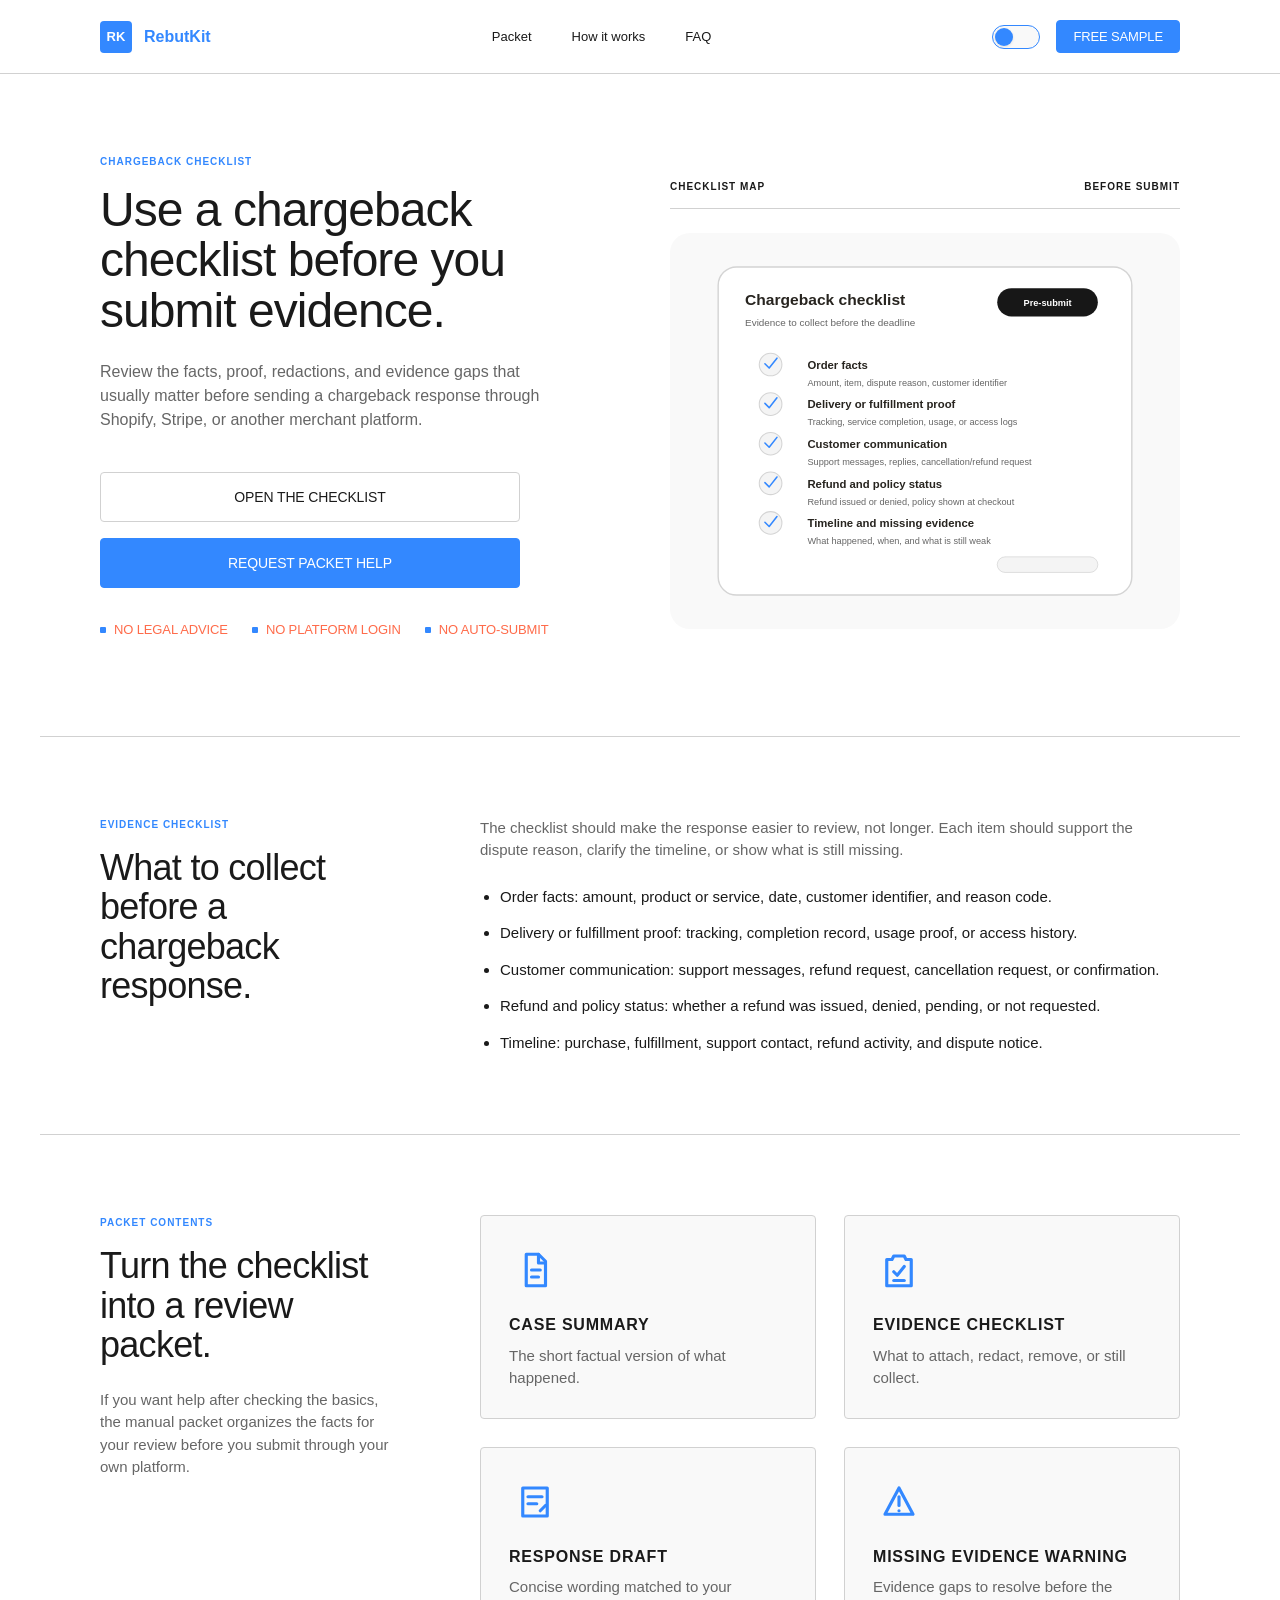
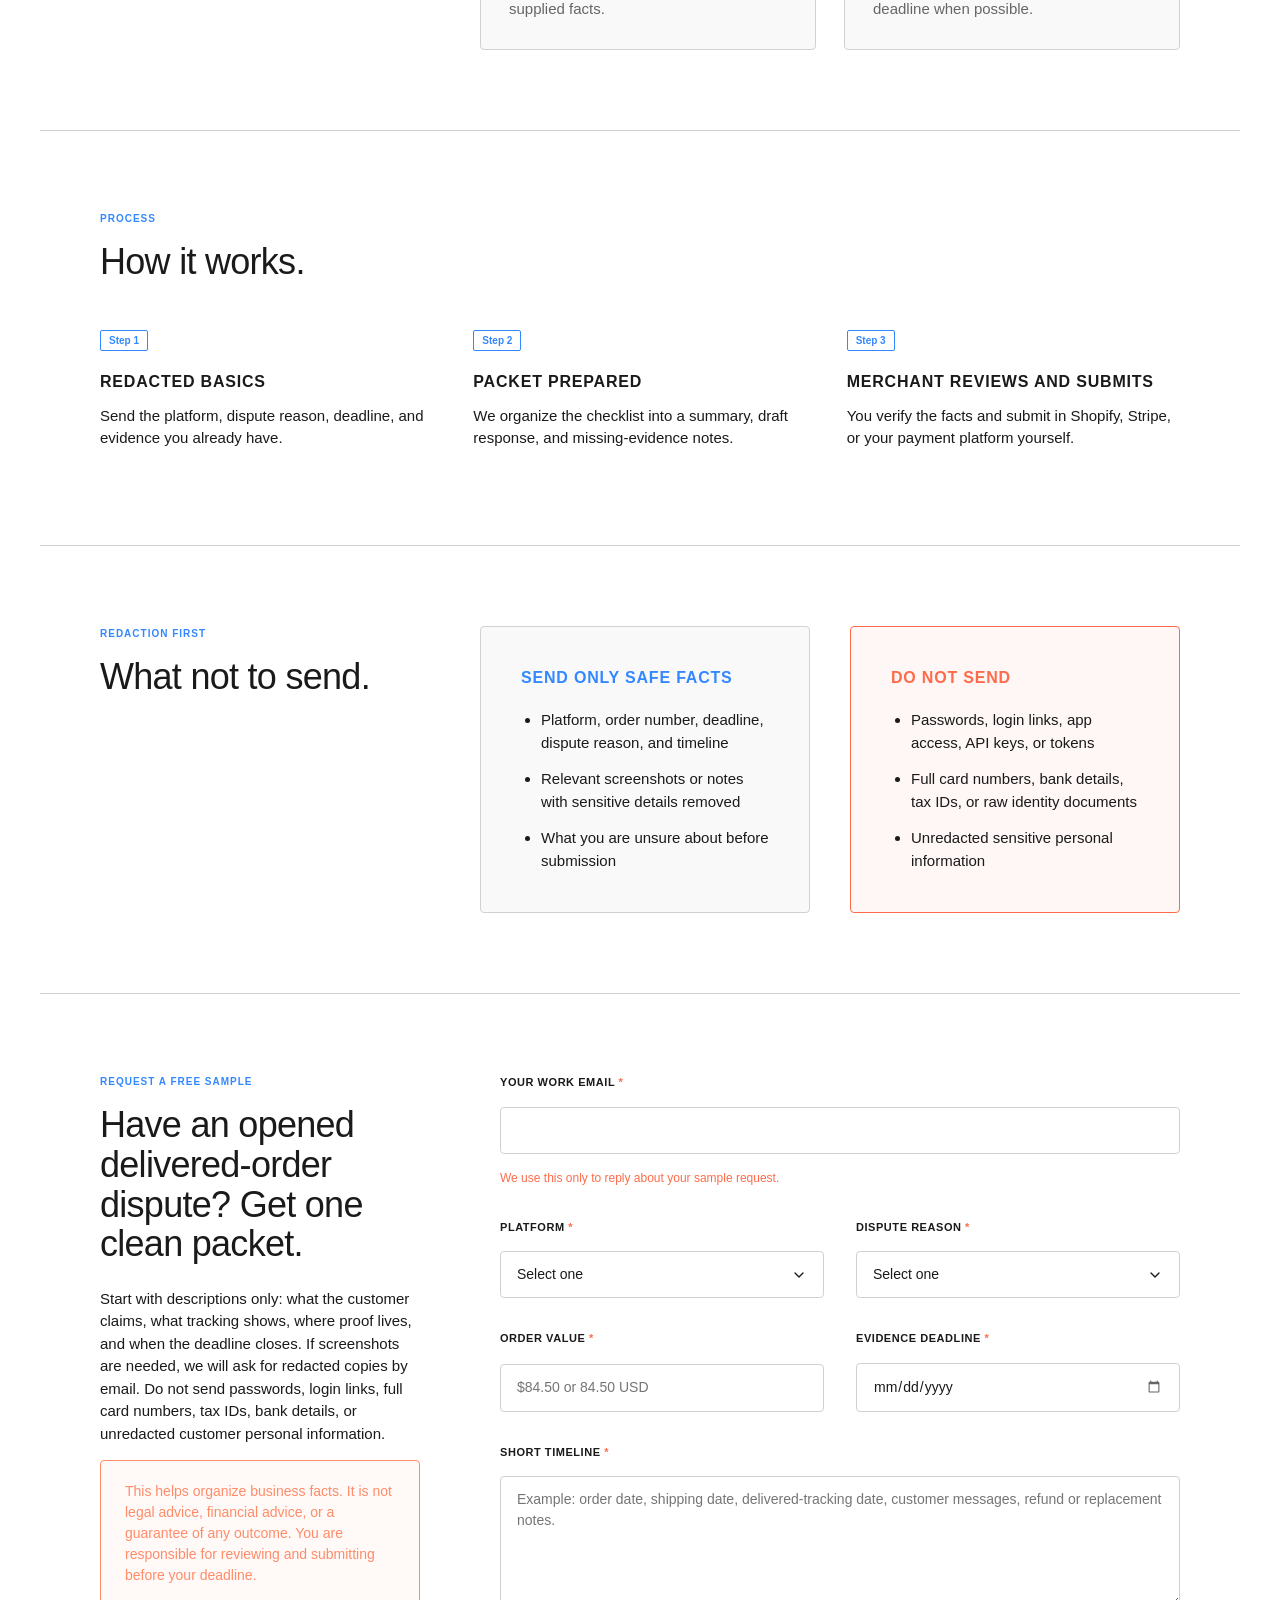
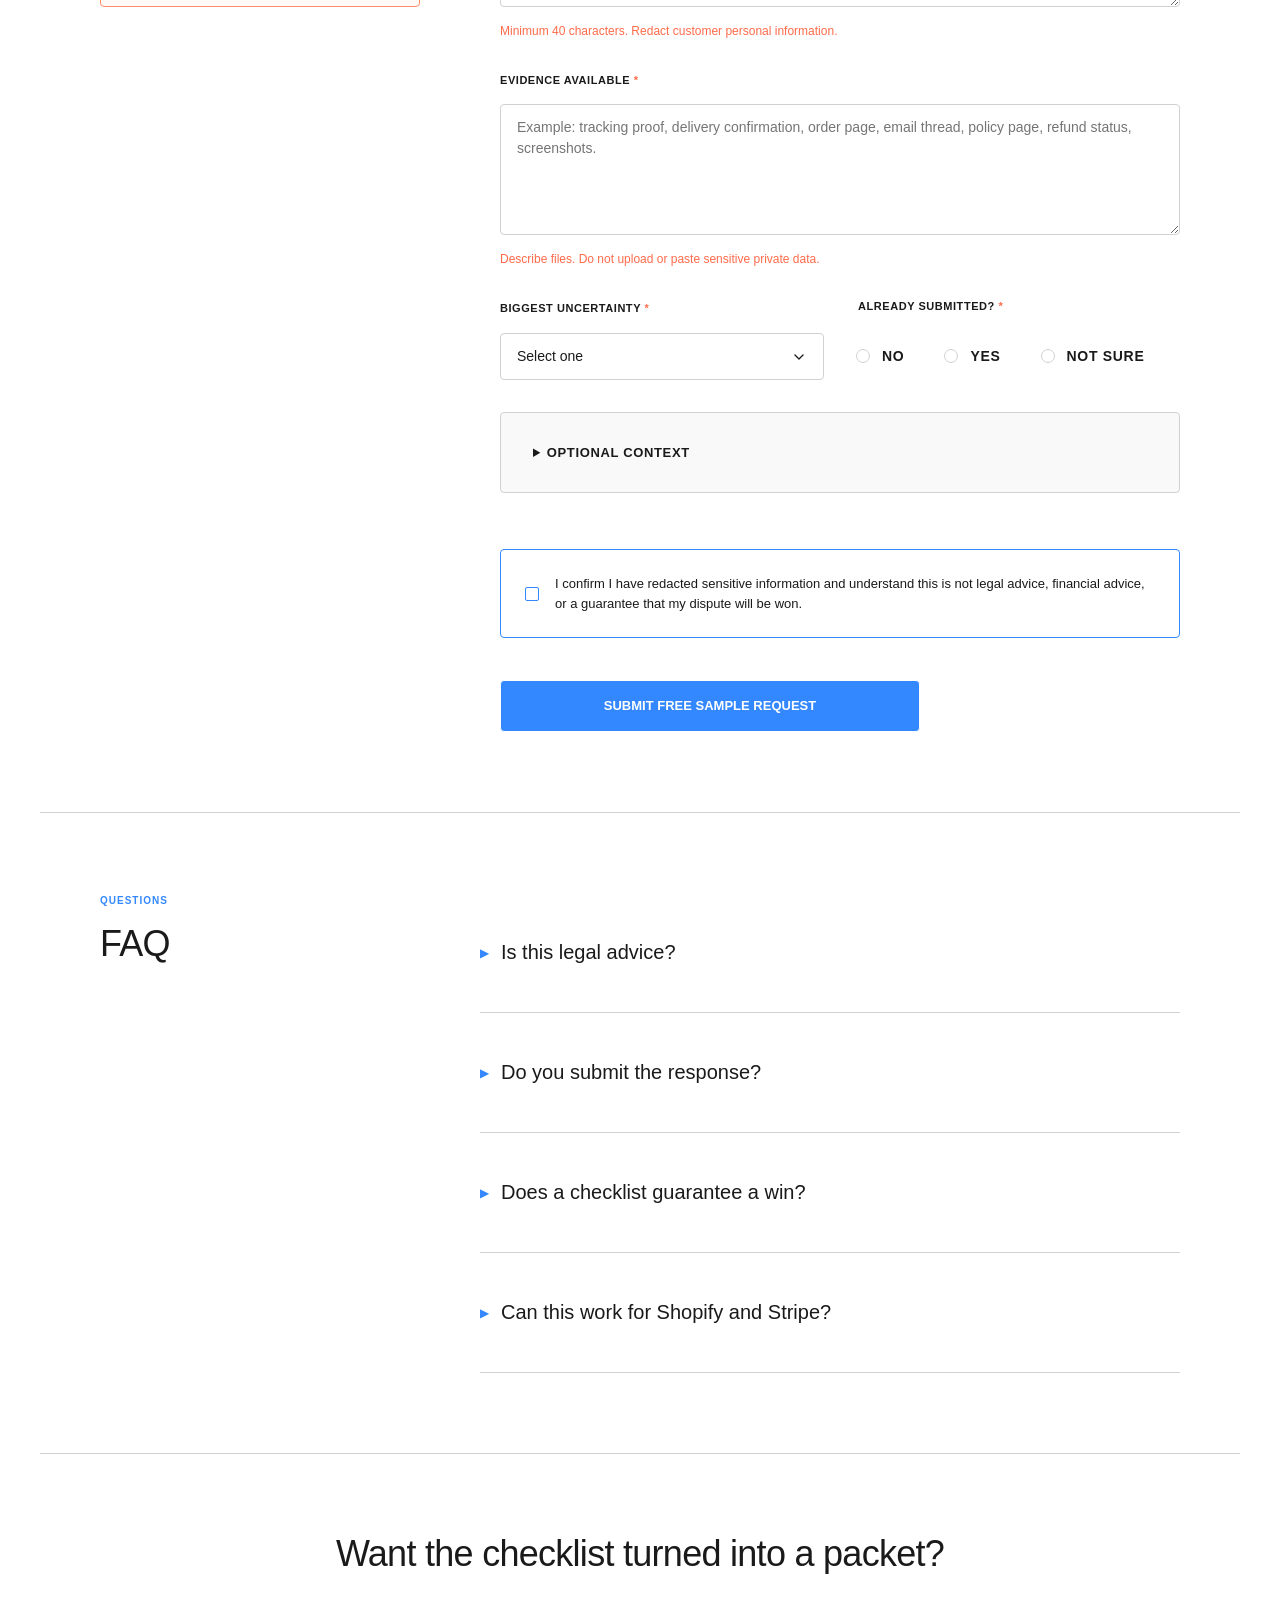
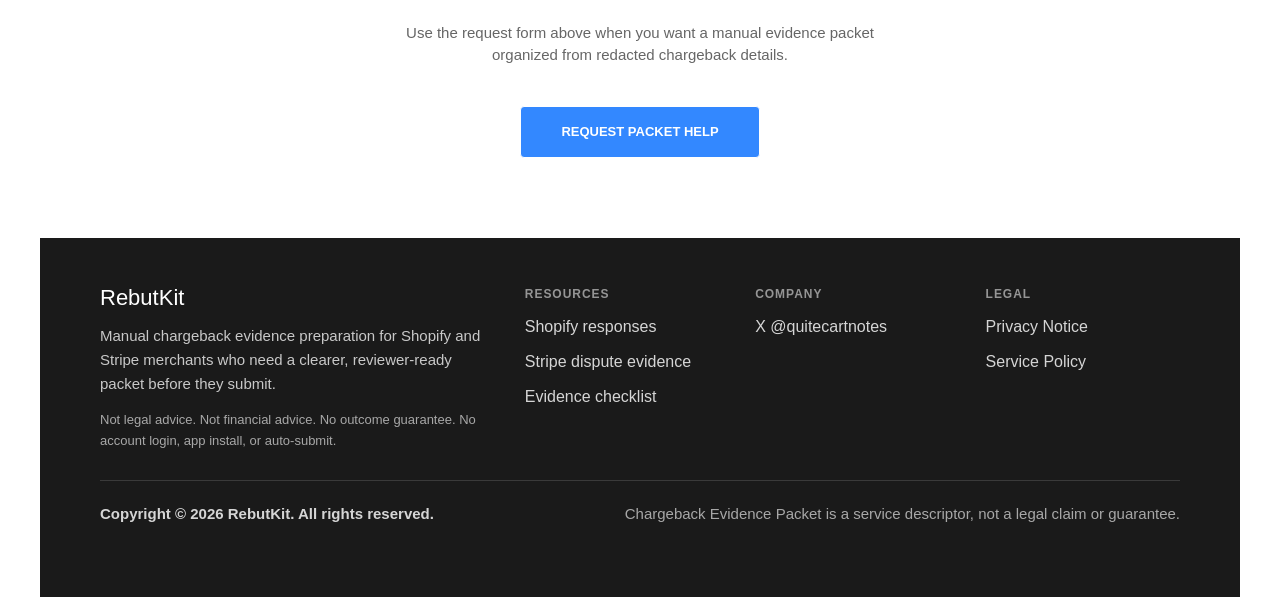
==== chargeback-checklist.html @ 472446a6 "Restore PostHog-enabled submit analytics" ====
<!doctype html>
<html lang="en">
  <head>
    <meta charset="utf-8">
    <meta name="viewport" content="width=device-width, initial-scale=1">
    <meta name="description" content="Use a practical chargeback checklist to organize order facts, delivery proof, customer communication, refund status, policies, and missing evidence before submitting a response.">
    <meta name="keywords" content="chargeback checklist, chargeback evidence checklist, dispute checklist, chargeback response checklist">
    <meta name="robots" content="index,follow,max-image-preview:large,max-snippet:-1,max-video-preview:-1">
    <meta name="theme-color" content="#ffffff">
    <link rel="icon" href="/favicon.svg" type="image/svg+xml">
    <meta name="posthog-key" content="">
    <meta name="posthog-host" content="https://us.i.posthog.com">
    <link rel="canonical" href="https://rebutkit.com/chargeback-checklist.html">
    <meta property="og:site_name" content="RebutKit">
    <meta property="og:type" content="website">
    <meta property="og:title" content="Chargeback Evidence Checklist | RebutKit">
    <meta property="og:description" content="A practical checklist for organizing chargeback evidence before merchant review and submission.">
    <meta property="og:url" content="https://rebutkit.com/chargeback-checklist.html">
    <meta property="og:image" content="https://rebutkit.com/social-share.png">
    <meta property="og:image:alt" content="RebutKit logo on a blue background">
    <meta property="og:image:width" content="1200">
    <meta property="og:image:height" content="630">
    <meta name="twitter:card" content="summary_large_image">
    <meta name="twitter:title" content="Chargeback Evidence Checklist | RebutKit">
    <meta name="twitter:description" content="Organize chargeback evidence before merchant review and submission.">
    <meta name="twitter:image" content="https://rebutkit.com/social-share.png">
    <meta name="twitter:image:alt" content="RebutKit logo on a blue background">
    <title>Chargeback Evidence Checklist | RebutKit</title>
    <script type="application/ld+json">
      {
        "@context": "https://schema.org",
        "@graph": [
          {
            "@type": "WebPage",
            "@id": "https://rebutkit.com/chargeback-checklist.html#webpage",
            "url": "https://rebutkit.com/chargeback-checklist.html",
            "name": "Chargeback Evidence Checklist",
            "description": "A practical chargeback checklist for organizing order facts, delivery proof, customer communication, refund status, policies, and missing evidence before submitting a response."
          },
          {
            "@type": "Service",
            "@id": "https://rebutkit.com/chargeback-checklist.html#service",
            "name": "Chargeback Evidence Packet",
            "serviceType": "Chargeback evidence packet preparation",
            "url": "https://rebutkit.com/chargeback-checklist.html",
            "description": "A manual service that turns redacted chargeback facts into a case summary, evidence checklist, response draft, and missing-evidence review.",
            "provider": {
              "@type": "Organization",
              "name": "RebutKit",
              "url": "https://rebutkit.com/"
            }
          },
          {
            "@type": "FAQPage",
            "@id": "https://rebutkit.com/chargeback-checklist.html#faq",
            "mainEntity": [
              {
                "@type": "Question",
                "name": "Is this legal advice?",
                "acceptedAnswer": { "@type": "Answer", "text": "No. This is evidence organization support, not legal advice." }
              },
              {
                "@type": "Question",
                "name": "Do you submit the response?",
                "acceptedAnswer": { "@type": "Answer", "text": "No. We prepare a packet and the merchant reviews and submits in their own platform." }
              },
              {
                "@type": "Question",
                "name": "Does a checklist guarantee a win?",
                "acceptedAnswer": { "@type": "Answer", "text": "No. A checklist can improve clarity and completeness, but no outcome is guaranteed." }
              }
            ]
          }
        ]
      }
    </script>
    <script type="module" crossorigin src="/assets/script-CZytRQI8.js"></script>
    <link rel="stylesheet" crossorigin href="/assets/script-Bat-u77X.css">
  </head>
  <body>
    <header class="site-header" aria-label="Main navigation">
      <div class="header-container">
        <a class="brand" href="/#top" aria-label="RebutKit home">
          <span class="brand-mark" aria-hidden="true">RK</span>
          <span>RebutKit</span>
        </a>
        <nav class="nav-links" aria-label="Page sections">
          <a href="/#packet">Packet</a>
          <a href="/#how">How it works</a>
          <a href="/#faq">FAQ</a>
        </nav>
        <div class="header-actions">
          <div class="theme-switch-wrapper">
            <button id="theme-toggle" class="theme-toggle-btn" aria-label="Toggle Dark Mode">
              <span class="icon-sun">☀️</span>
              <span class="icon-moon">🌙</span>
            </button>
          </div>
          <a class="btn btn-primary btn-sm" href="/#request">Free sample</a>
        </div>
      </div>
    </header>

    <main id="top">
      <section class="hero" aria-labelledby="hero-title">
        <div class="hero-copy">
          <p class="eyebrow reveal reveal-1">Chargeback checklist</p>
          <h1 id="hero-title" class="reveal reveal-2">Use a chargeback checklist before you submit evidence.</h1>
          <p class="hero-subhead reveal reveal-3">
            Review the facts, proof, redactions, and evidence gaps that usually matter before sending a chargeback
            response through Shopify, Stripe, or another merchant platform.
          </p>
          <div class="hero-actions reveal reveal-4">
            <a class="btn btn-secondary" href="#checklist">Open the checklist</a>
            <a class="btn btn-primary" data-track-start href="#request">Request packet help</a>
          </div>
          <ul class="trust-strip reveal reveal-5" aria-label="Boundary notes">
            <li>No legal advice</li>
            <li>No platform login</li>
            <li>No auto-submit</li>
          </ul>
        </div>

        <aside class="packet-visual reveal reveal-3" aria-label="Chargeback checklist map">
          <div class="preview-topline">
            <span>Checklist map</span>
            <span>Before submit</span>
          </div>
          <img
            src="[data-uri]"
            width="720"
            height="560"
            alt="Chargeback checklist map showing order facts, delivery proof, customer communication, refund and policy status, timeline, and missing evidence."
          >
        </aside>
      </section>

      <section id="checklist" class="section-grid" aria-labelledby="checklist-title">
        <div class="reveal">
          <p class="section-kicker">Evidence checklist</p>
          <h2 id="checklist-title">What to collect before a chargeback response.</h2>
        </div>
        <div class="section-body">
          <p class="reveal reveal-1">
            The checklist should make the response easier to review, not longer. Each item should support the dispute
            reason, clarify the timeline, or show what is still missing.
          </p>
          <ul class="check-list">
            <li class="reveal reveal-2">Order facts: amount, product or service, date, customer identifier, and reason code.</li>
            <li class="reveal reveal-3">Delivery or fulfillment proof: tracking, completion record, usage proof, or access history.</li>
            <li class="reveal reveal-4">Customer communication: support messages, refund request, cancellation request, or confirmation.</li>
            <li class="reveal reveal-5">Refund and policy status: whether a refund was issued, denied, pending, or not requested.</li>
            <li class="reveal reveal-5">Timeline: purchase, fulfillment, support contact, refund activity, and dispute notice.</li>
          </ul>
        </div>
      </section>

      <section id="packet" class="section-grid" aria-labelledby="packet-title">
        <div class="section-heading reveal">
          <p class="section-kicker">Packet contents</p>
          <h2 id="packet-title">Turn the checklist into a review packet.</h2>
          <p>
            If you want help after checking the basics, the manual packet organizes the facts for your review before
            you submit through your own platform.
          </p>
        </div>
        <div class="section-body">
          <div class="packet-content-grid" aria-label="Chargeback packet contents">
            <article class="packet-content-item reveal reveal-1">
              <span class="packet-content-icon" aria-hidden="true">
                <svg viewBox="0 0 24 24" role="img"><path d="M7 3h7l4 4v14H7z"></path><path d="M14 3v5h4"></path><path d="M10 12h5"></path><path d="M10 16h4"></path></svg>
              </span>
              <h3>Case summary</h3>
              <p>The short factual version of what happened.</p>
            </article>
            <article class="packet-content-item reveal reveal-2">
              <span class="packet-content-icon" aria-hidden="true">
                <svg viewBox="0 0 24 24" role="img"><path d="M9 4h6l1 2h3v15H5V6h3z"></path><path d="M9 13l2 2 4-5"></path><path d="M9 18h6"></path></svg>
              </span>
              <h3>Evidence checklist</h3>
              <p>What to attach, redact, remove, or still collect.</p>
            </article>
            <article class="packet-content-item reveal reveal-3">
              <span class="packet-content-icon" aria-hidden="true">
                <svg viewBox="0 0 24 24" role="img"><path d="M5 4h14v16H5z"></path><path d="M8 9h8"></path><path d="M8 13h5"></path><path d="M15 17l3-3"></path></svg>
              </span>
              <h3>Response draft</h3>
              <p>Concise wording matched to your supplied facts.</p>
            </article>
            <article class="packet-content-item reveal reveal-4">
              <span class="packet-content-icon" aria-hidden="true">
                <svg viewBox="0 0 24 24" role="img"><path d="M12 4l8 15H4z"></path><path d="M12 9v5"></path><path d="M12 17h.01"></path></svg>
              </span>
              <h3>Missing evidence warning</h3>
              <p>Evidence gaps to resolve before the deadline when possible.</p>
            </article>
          </div>
        </div>
      </section>

      <section id="how" class="steps-section" aria-labelledby="how-title">
        <div class="section-heading compact reveal">
          <p class="section-kicker">Process</p>
          <h2 id="how-title">How it works.</h2>
        </div>
        <div class="steps">
          <article class="reveal reveal-1">
            <span>Step 1</span>
            <h3>Redacted basics</h3>
            <p>Send the platform, dispute reason, deadline, and evidence you already have.</p>
          </article>
          <article class="reveal reveal-2">
            <span>Step 2</span>
            <h3>Packet prepared</h3>
            <p>We organize the checklist into a summary, draft response, and missing-evidence notes.</p>
          </article>
          <article class="reveal reveal-3">
            <span>Step 3</span>
            <h3>Merchant reviews and submits</h3>
            <p>You verify the facts and submit in Shopify, Stripe, or your payment platform yourself.</p>
          </article>
        </div>
      </section>

      <section id="send" class="send-section section-grid" aria-labelledby="send-title">
        <div class="reveal">
          <p class="section-kicker">Redaction first</p>
          <h2 id="send-title">What not to send.</h2>
        </div>
        <div class="send-columns">
          <div class="reveal reveal-1">
            <h3>Send only safe facts</h3>
            <ul>
              <li>Platform, order number, deadline, dispute reason, and timeline</li>
              <li>Relevant screenshots or notes with sensitive details removed</li>
              <li>What you are unsure about before submission</li>
            </ul>
          </div>
          <div class="warning-box reveal reveal-2">
            <h3>Do not send</h3>
            <ul>
              <li>Passwords, login links, app access, API keys, or tokens</li>
              <li>Full card numbers, bank details, tax IDs, or raw identity documents</li>
              <li>Unredacted sensitive personal information</li>
            </ul>
          </div>
        </div>
      </section>

      <section id="request" class="form-section" aria-labelledby="form-title">
        <div class="form-intro reveal">
          <p class="section-kicker">Request a free sample</p>
          <h2 id="form-title">Have an opened delivered-order dispute? Get one clean packet.</h2>
          <p>
            Start with descriptions only: what the customer claims, what tracking shows, where proof lives, and when
            the deadline closes. If screenshots are needed, we will ask for redacted copies by email. Do not send
            passwords, login links, full card numbers, tax IDs, bank details, or unredacted customer personal information.
          </p>
          <p class="disclaimer">
            This helps organize business facts. It is not legal advice, financial advice, or a guarantee of any outcome.
            You are responsible for reviewing and submitting before your deadline.
          </p>
        </div>
      
        <form
          name="sample-request-v2"
          method="POST"
          action="https://formsubmit.co/4fad82d4079af359d1c2a94c0b9c5344"
          data-form-endpoint="https://formsubmit.co/ajax/4fad82d4079af359d1c2a94c0b9c5344"
          data-form-inbox="chargebackpacketops@gmail.com"
          netlify-honeypot="bot-field"
          class="sample-form"
        >
          <input type="hidden" name="form-name" value="sample-request-v2">
          <input type="hidden" name="_subject" value="New RebutKit sample request">
          <input type="hidden" name="_template" value="table">
          <input type="hidden" name="_next" value="https://rebutkit.com/thanks.html">
          <input type="text" name="_honey" class="hidden-field" tabindex="-1" autocomplete="off" aria-hidden="true">
          <p class="hidden-field">
            <label>Do not fill this out: <input name="bot-field" autocomplete="off"></label>
          </p>
          <input type="hidden" name="utm_source" value="">
          <input type="hidden" name="utm_medium" value="">
          <input type="hidden" name="utm_campaign" value="">
          <input type="hidden" name="landing_variant" value="d2-delivered-order-wedge-v1">
      
          <div class="form-field">
            <label for="email" class="required">Your work email</label>
            <input id="email" name="email" type="email" autocomplete="email" required>
            <small>We use this only to reply about your sample request.</small>
          </div>
      
          <div class="field-row">
            <div class="form-field">
              <label for="platform" class="required">Platform</label>
              <select id="platform" name="platform" required>
                <option value="">Select one</option>
                <option>Shopify</option>
                <option>Shopify Payments</option>
                <option>Stripe</option>
                <option>PayPal</option>
                <option>Other</option>
              </select>
            </div>
            <div class="form-field">
              <label for="dispute_reason" class="required">Dispute reason</label>
              <select id="dispute_reason" name="dispute_reason" required>
                <option value="">Select one</option>
                <option value="item_not_received">Item not received</option>
                <option value="fraudulent_no_authorization">Friendly fraud / no authorization</option>
                <option value="product_unacceptable">Product unacceptable</option>
                <option value="subscription_cancelled">Subscription cancelled</option>
                <option value="duplicate">Duplicate</option>
                <option value="credit_not_processed">Credit not processed</option>
                <option value="not_sure">Not sure</option>
                <option value="other">Other</option>
              </select>
            </div>
          </div>
      
          <div class="field-row">
            <div class="form-field">
              <label for="order_value" class="required">Order value</label>
              <input id="order_value" name="order_value" type="text" placeholder="$84.50 or 84.50 USD" required>
            </div>
            <div class="form-field">
              <label for="submission_deadline" class="required">Evidence deadline</label>
              <input id="submission_deadline" name="submission_deadline" type="date" required>
            </div>
          </div>
      
          <div class="form-field">
            <label for="timeline" class="required">Short timeline</label>
            <textarea
              id="timeline"
              name="timeline"
              rows="5"
              minlength="40"
              required
              placeholder="Example: order date, shipping date, delivered-tracking date, customer messages, refund or replacement notes."
            ></textarea>
            <small>Minimum 40 characters. Redact customer personal information.</small>
          </div>
      
          <div class="form-field">
            <label for="evidence_available" class="required">Evidence available</label>
            <textarea
              id="evidence_available"
              name="evidence_available"
              rows="5"
              minlength="40"
              required
              placeholder="Example: tracking proof, delivery confirmation, order page, email thread, policy page, refund status, screenshots."
            ></textarea>
            <small>Describe files. Do not upload or paste sensitive private data.</small>
          </div>
      
          <div class="field-row">
            <div class="form-field">
              <label for="biggest_uncertainty" class="required">Biggest uncertainty</label>
              <select id="biggest_uncertainty" name="biggest_uncertainty" required>
                <option value="">Select one</option>
                <option value="what_evidence_matters">What evidence matters</option>
                <option value="how_to_write_response">How to write the response</option>
                <option value="missing_proof">What proof is missing</option>
                <option value="fight_or_accept">Whether to fight or accept</option>
                <option value="deadline">Deadline pressure</option>
              </select>
            </div>
            <fieldset class="form-field radio-field">
              <legend class="required">Already submitted?</legend>
              <div class="radio-options">
                <label><input type="radio" name="already_submitted" value="no" required> No</label>
                <label><input type="radio" name="already_submitted" value="yes"> Yes</label>
                <label><input type="radio" name="already_submitted" value="not_sure"> Not sure</label>
              </div>
            </fieldset>
          </div>
      
          <details class="optional-fields">
            <summary>Optional context</summary>
            <div class="optional-content">
              <div class="field-row">
                <div class="form-field">
                  <label for="dispute_fee_optional">Dispute fee if known</label>
                  <input id="dispute_fee_optional" name="dispute_fee_optional" type="text">
                </div>
                <div class="form-field">
                  <label for="paid_packet_interest_optional">Would you consider a paid packet later?</label>
                  <select id="paid_packet_interest_optional" name="paid_packet_interest_optional">
                    <option value="">Select one</option>
                    <option value="yes_basic">$19 Basic if useful</option>
                    <option value="yes_full">$29 Full if useful</option>
                    <option value="maybe">Maybe</option>
                    <option value="no">No</option>
                  </select>
                </div>
              </div>
              <div class="form-field">
                <label for="customer_contact_optional">Customer contact notes</label>
                <textarea id="customer_contact_optional" name="customer_contact_optional" rows="3"></textarea>
              </div>
              <div class="form-field">
                <label for="refund_status_optional">Refund or replacement status</label>
                <textarea id="refund_status_optional" name="refund_status_optional" rows="3"></textarea>
              </div>
              <label class="check-field">
                <input
                  type="checkbox"
                  name="anonymized_sample_permission_optional"
                  value="yes"
                >
                You may use an anonymized version of this case to improve future sample packets.
              </label>
            </div>
          </details>
      
          <label class="check-field consent">
            <input id="consent_checkbox" type="checkbox" name="consent_checkbox" value="yes" required>
            I confirm I have redacted sensitive information and understand this is not legal advice, financial advice, or
            a guarantee that my dispute will be won.
          </label>
      
          <p class="form-error" role="alert" hidden></p>
          <button class="button button-primary submit-button" type="submit">Submit free sample request</button>
        </form>
      </section>

      <section id="faq" class="faq-section section-grid" aria-labelledby="faq-title">
        <div class="reveal">
          <p class="section-kicker">Questions</p>
          <h2 id="faq-title">FAQ</h2>
        </div>
        <div class="faq-list">
          <details class="reveal reveal-1">
            <summary>Is this legal advice?</summary>
            <p>No. This is evidence organization support, not legal advice.</p>
          </details>
          <details class="reveal reveal-2">
            <summary>Do you submit the response?</summary>
            <p>No. The merchant reviews the packet and submits through their own platform.</p>
          </details>
          <details class="reveal reveal-3">
            <summary>Does a checklist guarantee a win?</summary>
            <p>No. Better organization can help with clarity and completeness, but no outcome is guaranteed.</p>
          </details>
          <details class="reveal reveal-4">
            <summary>Can this work for Shopify and Stripe?</summary>
            <p>Yes. The checklist is platform-neutral, with separate pages for Shopify and Stripe-specific searches.</p>
          </details>
        </div>
      </section>

      <section class="final-cta reveal" aria-labelledby="final-title">
        <h2 id="final-title">Want the checklist turned into a packet?</h2>
        <p>Use the request form above when you want a manual evidence packet organized from redacted chargeback details.</p>
        <a class="button button-primary" data-track-start href="#request">Request packet help</a>
      </section>
    </main>

    <footer class="site-footer">
      <div class="footer-grid">
        <section class="footer-brand" aria-labelledby="footer-brand-title">
          <h2 id="footer-brand-title">RebutKit</h2>
          <p>
            Manual chargeback evidence preparation for Shopify and Stripe merchants who need a clearer, reviewer-ready
            packet before they submit.
          </p>
          <p class="footer-boundary">
            Not legal advice. Not financial advice. No outcome guarantee. No account login, app install, or auto-submit.
          </p>
        </section>
    
        <nav class="footer-column" aria-label="Resources">
          <h3>Resources</h3>
          <a href="/shopify-chargeback-response.html">Shopify responses</a>
          <a href="/stripe-dispute-evidence.html">Stripe dispute evidence</a>
          <a href="/chargeback-checklist.html">Evidence checklist</a>
        </nav>
    
        <nav class="footer-column" aria-label="Company">
          <h3>Company</h3>
          <a href="https://x.com/quitecartnotes" target="_blank" rel="noopener noreferrer">X @quitecartnotes</a>
        </nav>
    
        <nav class="footer-column" aria-label="Legal">
          <h3>Legal</h3>
          <button type="button" data-modal-target="privacy-policy">Privacy Notice</button>
          <button type="button" data-modal-target="service-policy">Service Policy</button>
        </nav>
      </div>
    
      <div class="footer-bottom">
        <p class="footer-copyright">Copyright &copy; 2026 RebutKit. All rights reserved.</p>
        <p>Chargeback Evidence Packet is a service descriptor, not a legal claim or guarantee.</p>
      </div>
    
      <dialog class="policy-dialog" id="privacy-policy" aria-labelledby="privacy-policy-title">
        <article>
          <header>
            <div>
              <p class="dialog-kicker">RebutKit</p>
              <h2 id="privacy-policy-title">Privacy Notice</h2>
            </div>
            <button type="button" class="dialog-close" data-modal-close aria-label="Close privacy policy">Close</button>
          </header>
          <p class="dialog-updated">Last updated: May 21, 2026</p>
          <p>
            RebutKit collects the information you choose to submit through the sample request form or direct contact. This
            may include your email address, commerce platform, dispute context, deadline, timeline, and redacted evidence
            notes.
          </p>
          <p>
            We use submitted information to review your request, respond by email, prepare manual evidence-organization
            guidance, and improve the workflow. Do not send account credentials, API keys, payment card data, or unredacted
            customer personal information.
          </p>
          <p>
            We do not sell submitted request information. Site analytics are configured without session recording and are
            used to understand page and form behavior, not to collect sensitive dispute evidence.
          </p>
          <p>
            Form submissions may be processed by a form-handling provider so RebutKit can receive and reply to sample
            requests by email.
          </p>
        </article>
      </dialog>
    
      <dialog class="policy-dialog" id="service-policy" aria-labelledby="service-policy-title">
        <article>
          <header>
            <div>
              <p class="dialog-kicker">RebutKit</p>
              <h2 id="service-policy-title">Service Policy</h2>
            </div>
            <button type="button" class="dialog-close" data-modal-close aria-label="Close service policy">Close</button>
          </header>
          <p class="dialog-updated">Last updated: May 21, 2026</p>
          <p>
            RebutKit provides manual evidence organization support for merchants preparing their own chargeback response. We
            do not provide legal, financial, banking, tax, or platform compliance advice.
          </p>
          <p>
            We do not log into Shopify, Stripe, payment processors, banks, or merchant accounts. We do not submit disputes,
            automate responses, contact processors on your behalf, or guarantee any result.
          </p>
          <p>
            Merchants remain responsible for checking processor deadlines, verifying all facts, deciding what to submit, and
            submitting evidence through their own platform or processor dashboard.
          </p>
        </article>
      </dialog>
    </footer>
    <script>
      const toggle = document.getElementById('theme-toggle');
      const doc = document.documentElement;
    
      // Default to light mode explicitly on first load
      const savedTheme = localStorage.getItem('theme');
      if (savedTheme === 'dark') {
          doc.classList.add('dark');
          doc.classList.remove('light');
      } else {
          doc.classList.add('light');
          doc.classList.remove('dark');
      }
    
      toggle && toggle.addEventListener('click', () => {
        const isDark = doc.classList.contains('dark');
        if (isDark) {
          doc.classList.remove('dark');
          doc.classList.add('light');
          localStorage.setItem('theme', 'light');
        } else {
          doc.classList.add('dark');
          doc.classList.remove('light');
          localStorage.setItem('theme', 'dark');
        }
      });
    
      // Intersection Observer for Scroll Animations
      const observerOptions = {
        threshold: 0.1,
        rootMargin: '0px 0px -50px 0px'
      };
    
      const observer = new IntersectionObserver((entries) => {
        entries.forEach(entry => {
          if (entry.isIntersecting) {
            entry.target.classList.add('active'); // We can use .active or just let .reveal trigger
            // If we use JS to trigger:
            entry.target.style.animationPlayState = 'running';
            observer.unobserve(entry.target);
          }
        });
      }, observerOptions);
    
      document.querySelectorAll('.reveal').forEach(el => {
        // el.style.animationPlayState = 'paused'; // Optional: pause until seen
        observer.observe(el);
      });
    </script>
  </body>
</html>
---- assets/script-Bat-u77X.css ----
:root{--lightningcss-light:initial;--lightningcss-dark: ;color-scheme:light dark;--ink:#1a1a1a;--muted:#666;--line:#d1d1d1;--paper:#fff;--paper-rgb:255, 255, 255;--surface:#fff;--calendar-filter:invert(0);--surface-alt:#f9f9f9;--surface-warn:#fdfdfd;--accent:#38f;--accent-dark:#26c;--rust:#ff6b4a;--gold:#e2c076;--shadow:none;--radius:4px;font-family:Inter,Helvetica Neue,Helvetica,Arial,sans-serif}@media (prefers-color-scheme:dark){:root{--lightningcss-light: ;--lightningcss-dark:initial}:root:not(.light){--ink:#f0f4f8;--muted:#f0f4f880;--line:#f0f4f81a;--paper:#0c0e10;--paper-rgb:12, 14, 16;--surface:#0c0e10;--calendar-filter:invert(1);--surface-alt:#16181b;--surface-warn:#221a18;--accent:#38f;--accent-dark:#59f;--rust:#ff8c69;--gold:#e2c076}}:root.dark{--ink:#f0f4f8;--muted:#f0f4f899;--line:#f0f4f826;--paper:#0c0e10;--paper-rgb:12, 14, 16;--surface:#0c0e10;--surface-alt:#16181b;--surface-warn:#2f1816;--accent:#38f;--accent-dark:#26c;--rust:#ff6b4a;--gold:#e2c076}*{box-sizing:border-box}::selection{background-color:var(--accent);color:#fff}::selection{background-color:var(--accent);color:#fff}.faq-section details{border-bottom:1px solid var(--line)}.faq-section summary{cursor:pointer;align-items:center;gap:12px;padding:24px 0;font-weight:600;list-style:none;display:flex!important}.faq-section summary::-webkit-details-marker{display:none}.faq-section summary:before{content:"▶";color:var(--accent);font-size:12px;transition:transform .2s;display:inline-block}.faq-section details[open] summary:before{transform:rotate(90deg)}html{scroll-behavior:smooth;background-color:var(--paper)}@keyframes fadeInUp{0%{opacity:0;transform:translateY(20px)}to{opacity:1;transform:translateY(0)}}.reveal{opacity:0;transition:opacity .8s cubic-bezier(.2,.8,.2,1),transform .8s cubic-bezier(.2,.8,.2,1);transform:translateY(20px)}.reveal.active{opacity:1;transform:translateY(0)}.reveal-1{transition-delay:.1s}.reveal-2{transition-delay:.2s}.reveal-3{transition-delay:.3s}.reveal-4{transition-delay:.4s}.reveal-5{transition-delay:.5s}.reveal-6{transition-delay:.6s}body{color:var(--ink);background:var(--paper);-webkit-font-smoothing:antialiased;margin:0}a{color:inherit;text-decoration:none}img{max-width:100%;display:block}.site-header{z-index:1000;border-bottom:1px solid var(--line);background:rgba(var(--paper-rgb,255, 255, 255), .8);-webkit-backdrop-filter:blur(12px)saturate(180%);justify-content:space-between;align-items:center;width:100%;padding:20px 0;display:flex;position:sticky;top:0}.header-container{justify-content:space-between;align-items:center;width:min(1200px,100%);margin:0 auto;padding:0 60px;display:flex}.brand{color:var(--accent);align-items:center;gap:12px;font-size:16px;font-weight:700;text-decoration:none;display:inline-flex}.brand-mark{background:var(--accent);border-radius:var(--radius);box-sizing:border-box;justify-content:center;align-items:center;width:32px;height:32px;font-size:13px;font-weight:800;display:flex;color:#fff!important}.nav-links{color:var(--ink);align-items:center;gap:40px;font-size:13px;font-weight:500;display:flex}.nav-links a:hover{color:var(--accent)}.theme-switch-wrapper{align-items:center;display:flex}.hero-preview{background:var(--surface-alt);border:1px solid var(--line);border-radius:var(--radius);justify-content:center;align-items:center;margin-top:60px;padding:40px;display:flex}.theme-toggle-btn{background:var(--line);border:1px solid var(--line);cursor:pointer;border-radius:99px;width:48px;height:24px;padding:0;transition:all .3s;display:flex;position:relative}.theme-toggle-btn:after{content:"";background:var(--accent);border-radius:50%;width:18px;height:18px;transition:transform .3s cubic-bezier(.4,0,.2,1),background .3s;position:absolute;top:2px;left:2px;box-shadow:0 1px 3px #0000001a}:root.dark .theme-toggle-btn:after{background:var(--accent);transform:translate(24px)}:root.light .theme-toggle-btn{background:var(--surface-alt);border-color:var(--accent)}.theme-toggle-btn span{display:none}.theme-toggle-btn:hover{border-color:var(--accent)}.header-actions{align-items:center;gap:16px;display:flex}.btn-sm{min-height:auto!important;padding:8px 16px!important;font-size:13px!important}.btn{text-transform:uppercase;letter-spacing:-.01em;cursor:pointer;text-align:center;overflow-wrap:anywhere;justify-content:center;align-items:center;max-width:100%;padding:16px 32px;font-size:14px;font-weight:400;text-decoration:none;transition:all .2s;display:inline-flex;border-radius:var(--radius)!important}.btn-primary{background:var(--accent)!important;color:#fff!important;border:1px solid var(--accent)!important;border-radius:var(--radius)!important}.btn-primary:hover{transform:translateY(-1px);background:#1a66cc!important;border-color:#1a66cc!important}.btn-secondary{color:var(--ink)!important;border:1px solid var(--line)!important;border-radius:var(--radius)!important;background:0 0!important}.btn-secondary:hover{transform:translateY(-1px);background:var(--ink)!important;color:var(--paper)!important;border-color:var(--ink)!important}.hero{border-bottom:1px solid var(--line);grid-template-columns:1fr 1fr;align-items:center;gap:60px;width:min(1200px,100%);margin:0 auto;padding:80px 60px;display:grid}.hero-copy{min-width:0;max-width:100%}.eyebrow,.section-kicker{letter-spacing:.1em;text-transform:uppercase;margin:0 0 16px;font-size:10px;font-weight:700;color:#38f!important}.hero .eyebrow{white-space:nowrap}h1,h2,h3,p{margin-top:0}h1{letter-spacing:-.02em;margin-bottom:24px;font-size:48px;font-weight:500;line-height:1.05}h2{letter-spacing:-.02em;margin-bottom:24px;font-size:36px;font-weight:500;line-height:1.1}h3{text-transform:uppercase;letter-spacing:.05em;color:var(--ink);margin-bottom:12px;font-size:16px;font-weight:600;line-height:1.4}p,li,small,label,input,textarea,select,button{font-size:15px;line-height:1.5}.hero-subhead,.section-heading p,.section-body p,.pricing-section p,.final-cta p{color:var(--muted)}.send-columns>div:first-child h3{margin-bottom:20px;color:#38f!important}.warning-box{background:#fff5f2}.warning-box h3{margin-bottom:20px;color:var(--rust)!important}.hero-subhead{max-width:50ch;margin-bottom:40px;font-size:16px}.hero-actions{grid-template-columns:1fr;gap:16px;max-width:420px;display:grid}.price-row{grid-template-columns:1fr;gap:16px;display:grid}.button{text-transform:uppercase;cursor:pointer;border-radius:var(--radius);justify-content:center;align-items:center;width:fit-content;max-width:100%;min-height:52px;padding:0 40px;font-size:13px;font-weight:700;transition:opacity .15s;display:inline-flex}.button-primary{background:var(--accent);border:1px solid var(--paper);color:var(--paper)!important}.button-primary:hover{opacity:.9}.button-secondary{color:var(--ink);border:1px solid var(--ink)}.button-secondary:hover{background:var(--ink);color:var(--paper)}.trust-strip{gap:24px;margin-top:32px;padding:0;list-style:none;display:flex}.trust-strip li{text-transform:uppercase;letter-spacing:-.01em;align-items:center;gap:8px;font-size:13px;font-weight:400;display:flex;color:var(--rust)!important}.trust-strip li:before{content:"";border-radius:1px;width:6px;height:6px;display:inline-block;background:var(--accent)!important}.packet-visual{background:0 0;width:100%;padding:0}.packet-visual img{object-fit:contain;width:100%;max-width:none;height:auto;display:block}.preview-topline{border-bottom:1px solid var(--line);color:var(--ink);text-transform:uppercase;letter-spacing:.1em;justify-content:space-between;gap:16px;margin-bottom:24px;padding:0 0 16px;font-size:10px;font-weight:700;display:flex}.section-grid,.packet-section,.steps-section,.send-section,.pricing-section,.form-section,.faq-section,.final-cta{border-bottom:1px solid var(--line);width:min(1200px,100%);margin:0 auto;padding:80px 60px}.section-grid{grid-template-columns:300px 1fr;gap:80px;display:grid}.hero>*,.section-grid>*,.packet-grid>*,.packet-content-grid>*,.steps>*,.send-columns>*,.pricing-section>*,.field-row>*{min-width:0}.problem{padding-top:80px}.problem-intro{max-width:360px}.problem-intro h2{margin-bottom:20px}.problem-intro p:last-child{color:var(--muted);margin:0}.problem-panel{border:1px solid var(--line);border-radius:var(--radius);background:var(--surface);grid-template-columns:1fr 1fr;gap:0;display:grid}.problem-group{padding:28px}.problem-group+.problem-group{border-left:1px solid var(--line)}.problem-label{letter-spacing:.08em;text-transform:uppercase;margin:0 0 18px;font-size:12px;font-weight:700;line-height:1.3;color:var(--ink)!important}.problem-list{gap:16px;padding-left:0;list-style:none}.problem-list li{padding-left:22px;position:relative}.problem-list li:before{content:"";background:var(--accent);border-radius:50%;width:8px;height:8px;position:absolute;top:.72em;left:0;transform:translateY(-50%)}.section-body p{margin-bottom:24px}.shopify-asks,.evidence-asks{align-items:start}.shopify-asks-intro,.evidence-asks-intro{position:sticky;top:120px}.shopify-asks-intro p:last-child,.evidence-asks-intro p:last-child{color:var(--muted);margin:0}.shopify-asks-board,.evidence-asks-board{gap:28px;display:grid}.shopify-asks-summary,.evidence-asks-summary{border-bottom:1px solid var(--line);width:100%;color:var(--muted);margin:0;padding-bottom:28px}.evidence-map{grid-template-columns:1fr 1fr;gap:16px;display:grid}.evidence-map-item{border-bottom:1px solid var(--line);grid-template-columns:auto 1fr;align-items:start;gap:18px;padding:24px 0;display:grid}.evidence-map-item-wide{grid-column:1/-1}.evidence-map-index{border:1px solid var(--accent);width:36px;height:36px;color:var(--accent);border-radius:50%;justify-content:center;align-items:center;font-size:10px;font-weight:700;line-height:1;display:inline-flex}.evidence-map-item h3{margin-bottom:8px}.evidence-map-item p{color:var(--muted);margin:0}.intent-links{border-top:1px solid var(--line);max-width:none;color:var(--muted);background:var(--surface);grid-column:1/-1;margin:0;padding:20px 28px}.intent-links a{color:var(--accent);text-underline-offset:4px;font-weight:600;text-decoration:underline;text-decoration-thickness:1px}.intent-links a:hover{color:#1a66cc}.check-list,.send-columns ul{color:var(--ink);gap:14px;margin:0;padding-left:20px;display:grid}.check-list li,.send-columns li,.packet-content-item,.packet-content-item h3,.packet-content-item p,.steps article,.steps article h3,.steps article p,.faq-list summary,.faq-list p{overflow-wrap:anywhere}.section-heading{margin-bottom:48px}.section-heading.compact{max-width:560px}.packet-grid{grid-template-columns:1fr 1fr;gap:40px;display:grid}.packet-grid article{background:0 0;border:none;padding:0}.packet-content-grid{grid-template-columns:minmax(0,1fr) minmax(0,1fr);gap:28px;display:grid}.packet-content-item{border:1px solid var(--line);border-radius:var(--radius);background:var(--surface-alt);padding:28px}.packet-content-icon{width:52px;height:52px;color:var(--accent);justify-content:center;align-items:center;margin-bottom:18px;display:inline-flex}.packet-content-icon svg{fill:none;stroke:currentColor;stroke-width:1.8px;stroke-linecap:round;stroke-linejoin:round;width:42px;height:42px}.packet-content-item h3{margin-bottom:8px}.packet-content-item p{color:var(--muted);margin:0}.card-index,.steps span{border:1px solid var(--accent);color:var(--accent);border-radius:2px;margin-bottom:20px;padding:4px 8px;font-size:10px;font-weight:700;display:inline-block}.steps{grid-template-columns:repeat(3,minmax(0,1fr));gap:40px;display:grid}.steps article{background:0 0;border:none;padding:0}.send-columns{grid-template-columns:minmax(0,1fr) minmax(0,1fr);gap:40px;display:grid}.send-columns>div{background:var(--surface-alt);border:1px solid var(--line);border-radius:var(--radius);padding:40px}.warning-box{border:1px solid var(--rust)!important;border-radius:var(--radius)!important;background:#ff6b4a0d!important}@media (prefers-color-scheme:dark){:root:not(.light) .warning-box{background:var(--surface-warn)!important}}:root.dark .warning-box{background:var(--surface-warn)!important}.pricing-section{grid-template-columns:1fr 1fr;align-items:start;gap:80px;display:grid}.price-tile{border:1px solid var(--line);color:var(--ink);text-align:left;cursor:pointer;border-radius:var(--radius);background:0 0;padding:40px}.price-tile:hover{background:var(--surface-alt)}.price-tile span{color:var(--accent);margin-bottom:16px;font-size:32px;font-weight:500;display:block}.price-tile strong{font-weight:600;display:block}.price-tile small{color:var(--muted);margin-top:8px;font-size:13px;display:block}.form-section{grid-template-columns:320px 1fr;align-items:start;gap:80px;display:grid}.form-intro{position:sticky;top:40px}.disclaimer,.deadline-warning{border-radius:var(--radius);background:#ff8c690d;border:1px solid #ff8c69;padding:20px 24px;font-size:14px;font-weight:500;color:#ff8c69!important}.sample-form{gap:32px;min-width:0;display:grid}.field-row{grid-template-columns:1fr 1fr;gap:32px;display:grid}.field,.form-field,.radio-field{gap:8px;min-width:0;margin:0;display:grid}.form-field small,.field-help{margin-top:8px;font-size:12px;line-height:1.4;display:block;color:var(--rust)!important}.form-field label{text-transform:uppercase;letter-spacing:.05em;color:var(--ink-faint);margin-bottom:8px;font-size:11px;font-weight:700;display:block}.form-field label.required:after,.form-field legend.required:after{content:" *";color:var(--rust)}.field label,.radio-field legend{text-transform:uppercase;letter-spacing:.05em;color:var(--ink);font-size:11px;font-weight:700}.field small{color:var(--muted);font-size:12px}input[type=text],input[type=email],input[type=tel],input[type=number],input[type=url],input[type=date],select,textarea{border:1px solid var(--line);width:100%;min-width:0;padding:12px 16px;font-family:inherit;font-size:14px;transition:border-color .2s;background:var(--surface)!important;color:var(--ink)!important;border-radius:var(--radius)!important}textarea{resize:vertical;min-height:80px}input[type=date]::-webkit-calendar-picker-indicator{cursor:pointer;filter:var(--calendar-filter)!important;opacity:.6!important;display:block!important}select{appearance:none!important;background-image:url("data:image/svg+xml,%3Csvg xmlns='http://www.w3.org/2000/svg' width='24' height='24' viewBox='0 0 24 24' fill='none' stroke='%231a1a1a' stroke-width='2' stroke-linecap='round' stroke-linejoin='round'%3E%3Cpolyline points='6 9 12 15 18 9'%3E%3C/polyline%3E%3C/svg%3E")!important;background-position:right 16px center!important;background-repeat:no-repeat!important;background-size:16px!important}@media (prefers-color-scheme:dark){:root:not(.light) select{background-image:url("data:image/svg+xml,%3Csvg xmlns='http://www.w3.org/2000/svg' width='24' height='24' viewBox='0 0 24 24' fill='none' stroke='%23f0f4f8' stroke-width='2' stroke-linecap='round' stroke-linejoin='round'%3E%3Cpolyline points='6 9 12 15 18 9'%3E%3C/polyline%3E%3C/svg%3E")!important}}:root.dark select{background-image:url("data:image/svg+xml,%3Csvg xmlns='http://www.w3.org/2000/svg' width='24' height='24' viewBox='0 0 24 24' fill='none' stroke='%23f0f4f8' stroke-width='2' stroke-linecap='round' stroke-linejoin='round'%3E%3Cpolyline points='6 9 12 15 18 9'%3E%3C/polyline%3E%3C/svg%3E")!important}.radio-field,.check-field{flex-direction:column;gap:12px;border:none!important;margin:0!important;padding:0!important;display:flex!important}.radio-field{gap:8px;display:grid!important}.radio-options{flex-wrap:wrap;align-self:center;align-items:center;gap:12px 40px;min-height:48px;margin-top:20px;display:flex}.radio-field label,.check-field{color:var(--ink);cursor:pointer;grid-template-columns:14px 1fr;align-items:center;gap:12px;margin-bottom:0;font-size:14px;line-height:1.2;display:grid!important}.radio-field input[type=radio],.check-field input[type=checkbox]{appearance:none;border:1px solid var(--line);cursor:pointer;box-sizing:border-box;border-radius:0;grid-column:1;background:#fff!important;width:14px!important;height:14px!important;margin:0!important;padding:0!important}.radio-field input[type=radio]{border-radius:50%!important}.radio-field input[type=radio]:checked{border:4px solid var(--accent)!important}.check-field input[type=checkbox]{border-radius:2px}.check-field input[type=checkbox]:checked{background:var(--accent)!important;border-color:var(--accent)!important}.check-field input[type=checkbox]:checked:after{content:"✓";color:#fff;font-size:9px;font-weight:700;position:absolute;top:50%;left:50%;transform:translate(-50%,-50%)}.optional-fields{border:1px solid var(--line);background:var(--surface-alt);border-radius:var(--radius);margin-bottom:24px;padding:32px}.optional-fields summary{cursor:pointer;text-transform:uppercase;letter-spacing:.05em;font-size:13px;font-weight:600}.optional-fields[open] .optional-content{padding-top:32px;flex-direction:column!important;gap:40px!important;display:flex!important}.optional-fields>div.form-field,.optional-fields>div.field-row{margin-top:0!important}.consent{color:var(--ink);border-radius:var(--radius);align-items:center;gap:16px;width:100%;font-size:13px;line-height:1.5;border:1px solid var(--accent)!important;box-sizing:border-box!important;flex-direction:row!important;padding:24px!important;display:flex!important}.consent label{cursor:pointer;flex:1}.consent input[type=checkbox]{flex-shrink:0;margin-top:0;border-color:var(--accent)!important}.hidden-field,.form-error[hidden]{display:none}.form-error{border:1px solid var(--rust);color:var(--rust);margin:0;padding:16px;font-size:13px;font-weight:500}.submit-button{width:100%;max-width:420px;margin-top:10px}@media (width<=680px){.radio-options{min-height:0;margin-top:8px}}.faq-list{gap:0;display:grid}.faq-list details{border-bottom:1px solid var(--line);padding:24px 0}.faq-list summary{cursor:pointer;font-size:20px;font-weight:500}.faq-list p{color:var(--muted);max-width:600px;margin:16px 0 0}.final-cta{text-align:center;border-bottom:none;justify-items:center;gap:24px;display:grid}.final-cta p{max-width:500px}.site-footer{background:var(--ink);width:min(1200px,100%);color:var(--paper);gap:28px;margin:0 auto;padding:48px 60px 72px;display:grid}.site-footer p,.site-footer h2,.site-footer h3{margin:0}.site-footer a,.site-footer button{color:inherit;font:inherit;text-align:left;text-decoration:none}.site-footer button{appearance:none;cursor:pointer;background:0 0;border:0;padding:0}.site-footer a:hover,.site-footer button:hover{color:var(--gold)}.footer-grid{grid-template-columns:minmax(260px,1.6fr) repeat(3,minmax(140px,.8fr));gap:36px;display:grid}.footer-brand{gap:14px;max-width:520px;display:grid}.footer-brand h2{letter-spacing:0;font-size:22px}.footer-brand p{color:#ffffffc2;line-height:1.6}.footer-brand .footer-boundary{color:#ffffff9e;font-size:13px}.footer-column{align-content:start;gap:12px;display:grid}.footer-column h3{color:#ffffff8a;letter-spacing:.08em;text-transform:uppercase;font-size:12px;font-weight:700}.footer-column a,.footer-column button{color:#ffffffd1;line-height:1.45}.footer-bottom{color:#ffffff9e;border-top:1px solid #ffffff24;justify-content:space-between;align-items:center;gap:18px;padding-top:22px;font-size:13px;display:flex}.footer-copyright{color:#ffffffd1;font-weight:600}.policy-dialog{border:1px solid var(--line);background:var(--surface);width:min(640px,100% - 32px);max-height:min(720px,100dvh - 32px);color:var(--ink);border-radius:8px;padding:0}.policy-dialog::backdrop{background:#0000008c}.policy-dialog article{gap:18px;padding:28px;display:grid}.policy-dialog header{justify-content:space-between;align-items:center;gap:18px;display:flex}.policy-dialog h2{margin:0;font-size:28px;line-height:1.1}.dialog-kicker,.dialog-updated{color:var(--muted);font-size:13px}.dialog-kicker{letter-spacing:.08em;text-transform:uppercase;font-weight:700;margin-bottom:6px!important}.policy-dialog p{color:var(--muted);line-height:1.6}.dialog-close{border-radius:4px;min-height:38px;border:1px solid var(--line)!important;color:var(--ink)!important;padding:0 14px!important;text-decoration:none!important}.thanks-page-wrapper{flex-direction:column;width:100vw;height:100vh;display:flex;overflow:hidden}.thanks-page-wrapper .site-header{background:0 0;border-bottom:none;flex-shrink:0}.thanks-page{flex:1;justify-content:center;align-items:center;padding:40px;display:flex}.thanks-page-wrapper .site-footer{background:var(--ink);color:var(--paper);flex-shrink:0;width:min(1200px,100%);margin:0 auto;padding:32px 60px}.thanks-page-wrapper .footer-grid{grid-template-columns:minmax(260px,1fr) repeat(3,minmax(120px,.5fr));gap:24px}.thanks-page-wrapper .footer-brand p,.thanks-page-wrapper .footer-copyright{opacity:.7;margin:0;font-size:13px}.thanks-card{text-align:center;flex-direction:column;align-items:center;max-width:800px;margin-top:-80px;display:flex}.thanks-card h1{margin-bottom:32px;font-size:72px;line-height:1.1}.thanks-card .disclaimer{border-left:4px solid var(--rust);text-align:left;background:#ff6b4a0d;width:100%;max-width:800px;margin:32px 0;padding:20px 24px}@media (width<=1024px){.site-header{padding:30px}.hero,.section-grid,.packet-section,.steps-section,.send-section,.pricing-section,.form-section,.faq-section,.final-cta{padding:60px 30px}.hero{flex-direction:column-reverse;grid-template-columns:1fr;gap:40px;display:flex}.form-intro{margin-bottom:32px;position:static!important}.section-grid,.form-section{grid-template-columns:1fr;gap:40px}.shopify-asks-intro,.evidence-asks-intro{position:static}.problem-intro{max-width:640px}}@media (width<=680px){.nav-links,.brand span:last-child{display:none}.header-actions{gap:12px}.header-container{padding:0 16px}.site-header{padding:12px 0}.hero,.section-grid,.packet-section,.steps-section,.send-section,.pricing-section,.form-section,.faq-section,.final-cta{padding:40px 20px}h1{font-size:40px}.hero .eyebrow{white-space:normal}h2{font-size:32px}.packet-grid,.packet-content-grid,.steps,.send-columns,.pricing-section,.field-row,.evidence-map{grid-template-columns:1fr}.evidence-map-item{padding:20px 0}.problem-panel{grid-template-columns:1fr}.problem-group{padding:24px 20px}.problem-group+.problem-group{border-top:1px solid var(--line);border-left:0}.intent-links{padding:18px 20px}.thanks-page-wrapper{height:auto;min-height:100dvh;overflow:visible}.thanks-page{height:auto;min-height:calc(100dvh - 160px);padding:100px 20px 60px}.thanks-card{margin-top:0}.thanks-card h1{font-size:40px!important}.thanks-card .disclaimer{white-space:normal!important}.site-footer,.thanks-page-wrapper .site-footer{padding:32px 20px 48px}.footer-grid,.thanks-page-wrapper .footer-grid{grid-template-columns:1fr;gap:28px}.footer-bottom{flex-direction:column;align-items:flex-start}.policy-dialog article{padding:22px}.policy-dialog header{flex-direction:column;align-items:flex-start}}
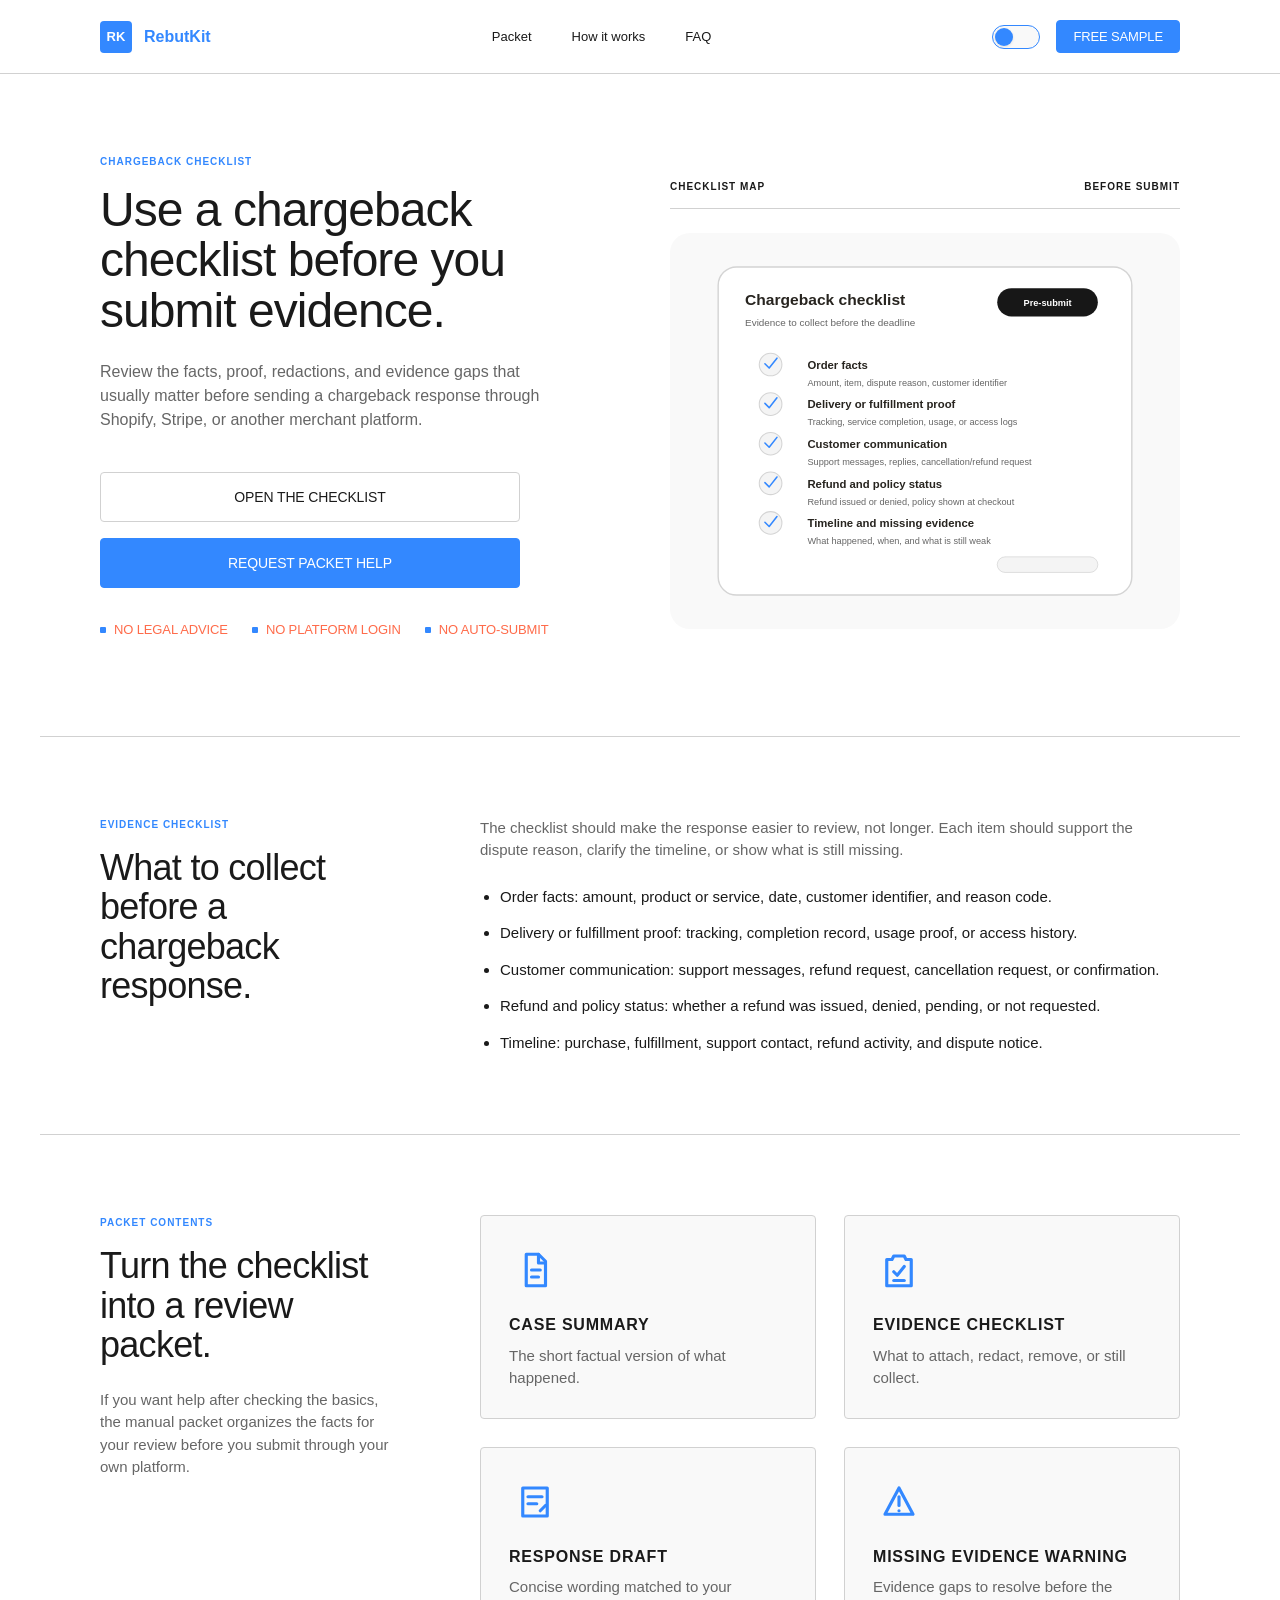
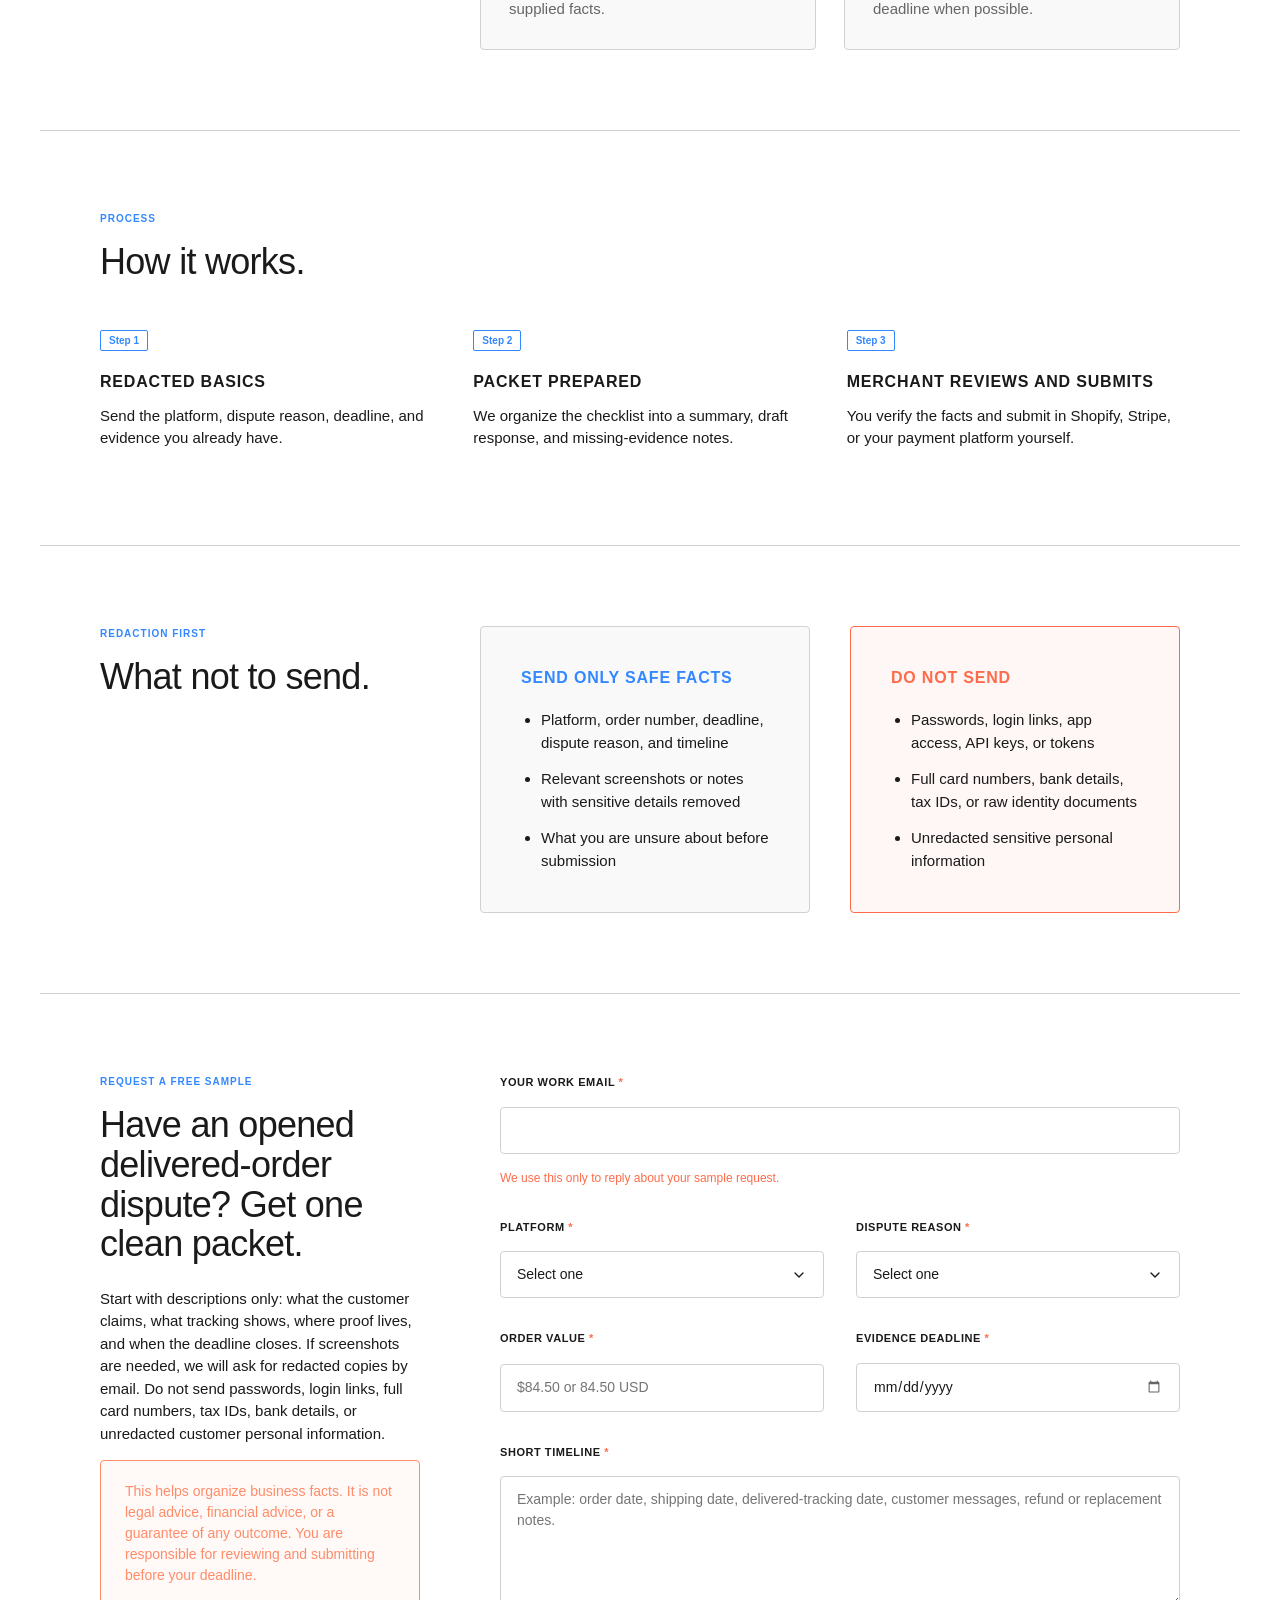
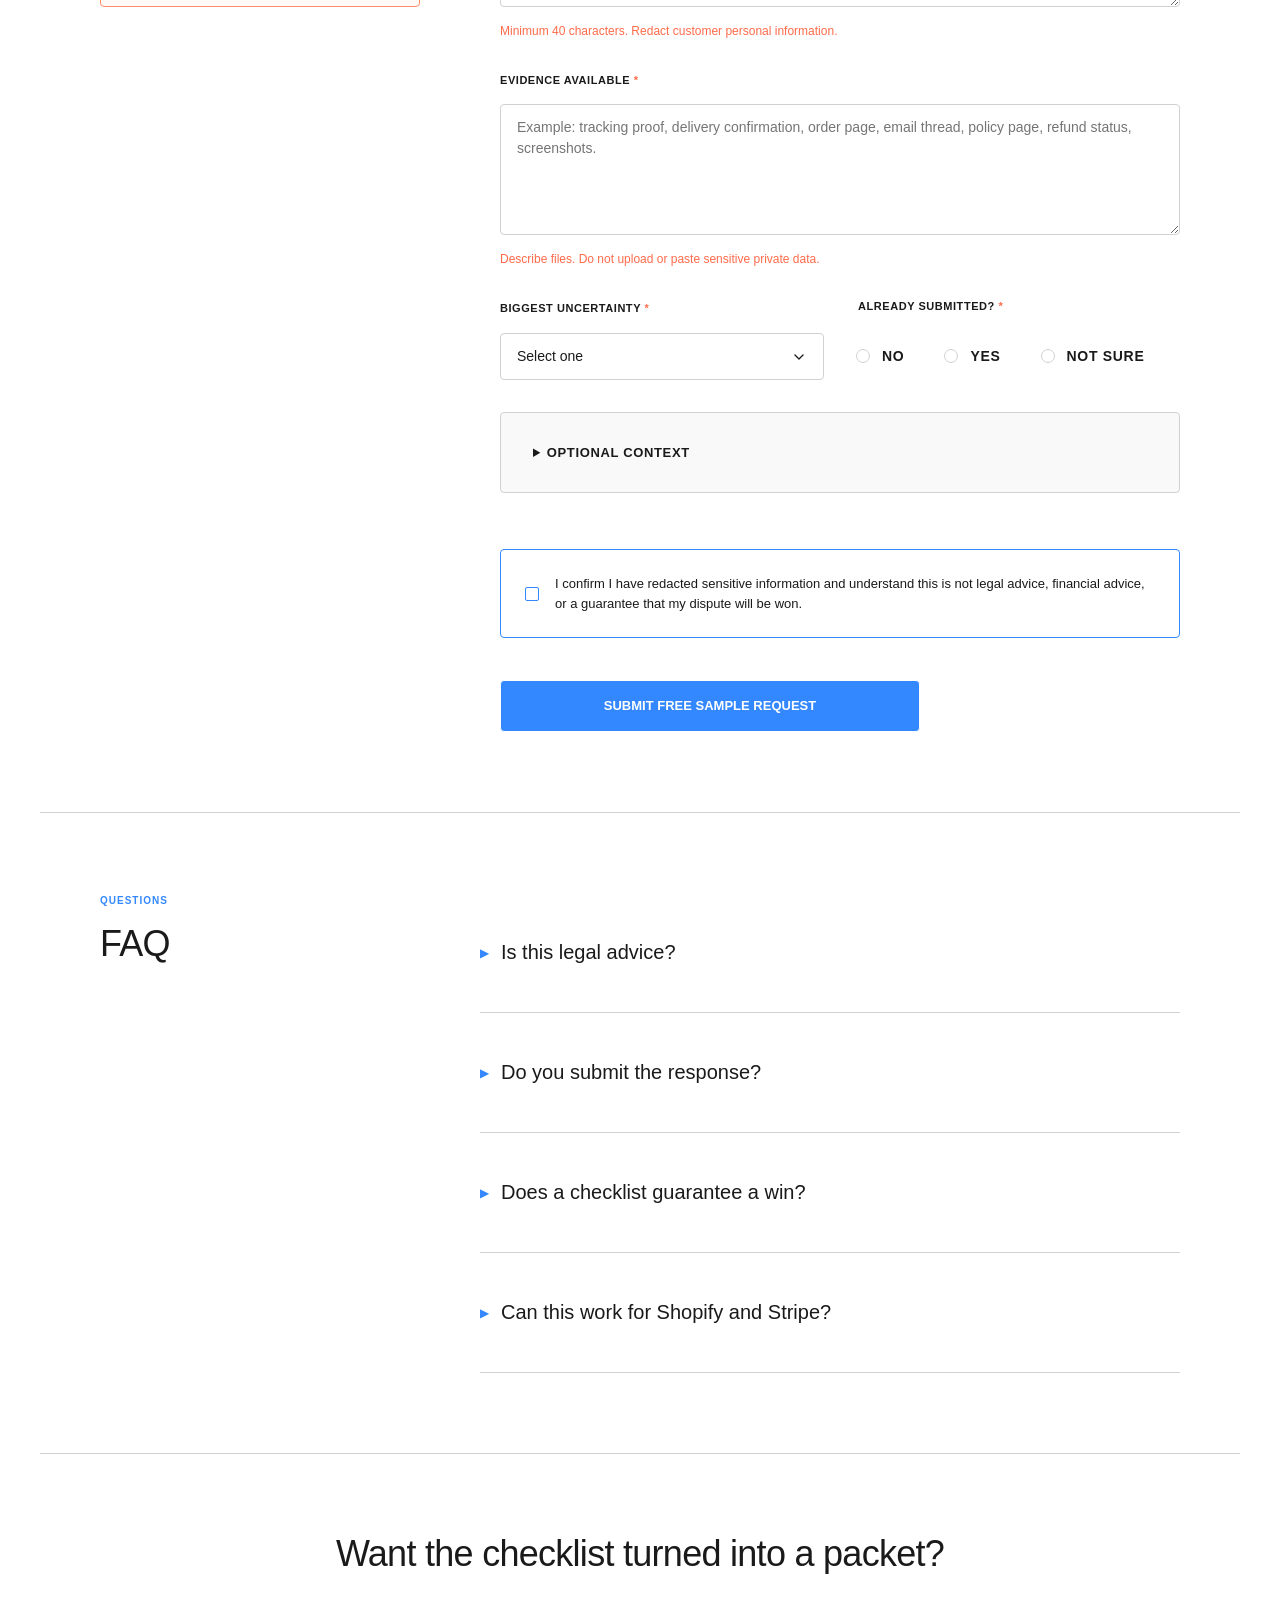
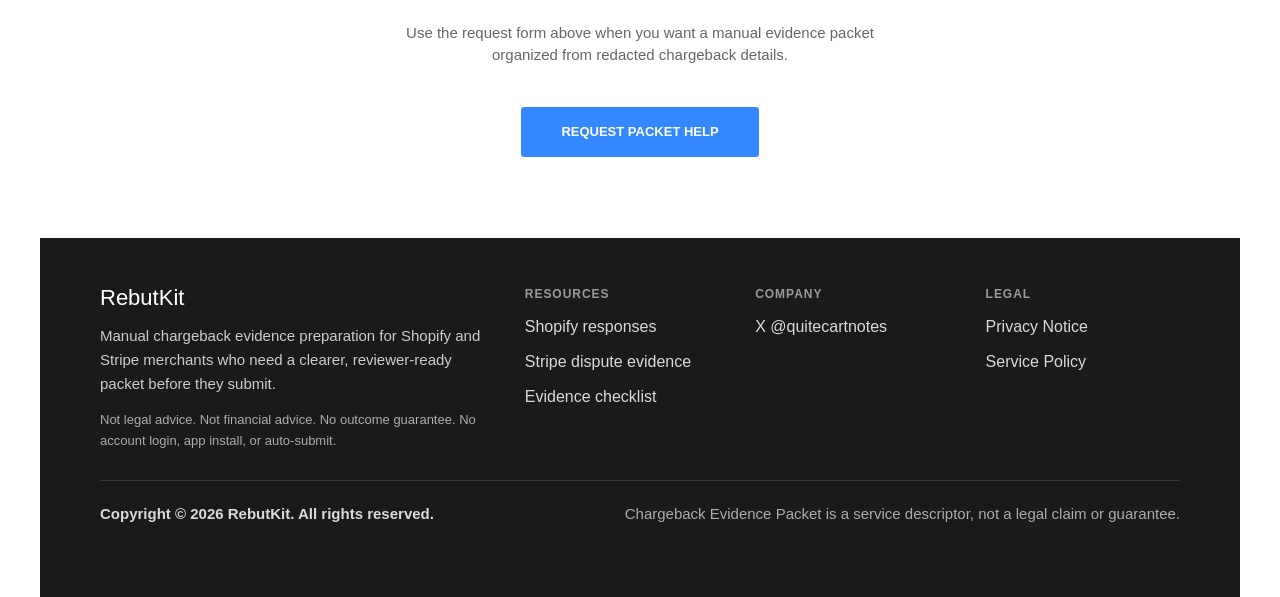
==== commit 1c431ba9: "Fix footer text hierarchy" ====
--- a/chargeback-checklist.html
+++ b/chargeback-checklist.html
@@ -74,8 +74,8 @@
         ]
       }
     </script>
-    <script type="module" crossorigin src="/assets/script-CZytRQI8.js"></script>
-    <link rel="stylesheet" crossorigin href="/assets/script-Bat-u77X.css">
+    <script type="module" crossorigin src="/assets/script-BEkrd6yX.js"></script>
+    <link rel="stylesheet" crossorigin href="/assets/script-BLkO62k5.css">
   </head>
   <body>
     <header class="site-header" aria-label="Main navigation">
@@ -265,16 +265,19 @@
         <form
           name="sample-request-v2"
           method="POST"
-          action="https://formsubmit.co/4fad82d4079af359d1c2a94c0b9c5344"
-          data-form-endpoint="https://formsubmit.co/ajax/4fad82d4079af359d1c2a94c0b9c5344"
+          action="https://codefreeform.com/api/contact-api/"
+          data-form-endpoint="https://codefreeform.com/api/contact-api/"
           data-form-inbox="chargebackpacketops@gmail.com"
           netlify-honeypot="bot-field"
           class="sample-form"
         >
           <input type="hidden" name="form-name" value="sample-request-v2">
+          <input type="hidden" name="access_key" value="57E8BF">
+          <input type="hidden" name="subject" value="New RebutKit sample request">
+          <input type="hidden" name="from_name" value="RebutKit">
           <input type="hidden" name="_subject" value="New RebutKit sample request">
           <input type="hidden" name="_template" value="table">
-          <input type="hidden" name="_next" value="https://rebutkit.com/thanks.html">
+          <input type="hidden" name="redirect" value="https://rebutkit.com/thanks.html">
           <input type="text" name="_honey" class="hidden-field" tabindex="-1" autocomplete="off" aria-hidden="true">
           <p class="hidden-field">
             <label>Do not fill this out: <input name="bot-field" autocomplete="off"></label>
--- a/assets/script-BLkO62k5.css
+++ b/assets/script-BLkO62k5.css
@@ -0,0 +1 @@
+:root{--lightningcss-light:initial;--lightningcss-dark: ;color-scheme:light dark;--ink:#1a1a1a;--muted:#666;--line:#d1d1d1;--paper:#fff;--paper-rgb:255, 255, 255;--surface:#fff;--calendar-filter:invert(0);--surface-alt:#f9f9f9;--surface-warn:#fdfdfd;--accent:#38f;--accent-dark:#26c;--rust:#ff6b4a;--gold:#e2c076;--shadow:none;--radius:4px;font-family:Inter,Helvetica Neue,Helvetica,Arial,sans-serif}@media (prefers-color-scheme:dark){:root{--lightningcss-light: ;--lightningcss-dark:initial}:root:not(.light){--ink:#f0f4f8;--muted:#f0f4f880;--line:#f0f4f81a;--paper:#0c0e10;--paper-rgb:12, 14, 16;--surface:#0c0e10;--calendar-filter:invert(1);--surface-alt:#16181b;--surface-warn:#221a18;--accent:#38f;--accent-dark:#59f;--rust:#ff8c69;--gold:#e2c076}}:root.dark{--ink:#f0f4f8;--muted:#f0f4f899;--line:#f0f4f826;--paper:#0c0e10;--paper-rgb:12, 14, 16;--surface:#0c0e10;--surface-alt:#16181b;--surface-warn:#2f1816;--accent:#38f;--accent-dark:#26c;--rust:#ff6b4a;--gold:#e2c076}*{box-sizing:border-box}::selection{background-color:var(--accent);color:#fff}::selection{background-color:var(--accent);color:#fff}.faq-section details{border-bottom:1px solid var(--line)}.faq-section summary{cursor:pointer;align-items:center;gap:12px;padding:24px 0;font-weight:600;list-style:none;display:flex!important}.faq-section summary::-webkit-details-marker{display:none}.faq-section summary:before{content:"▶";color:var(--accent);font-size:12px;transition:transform .2s;display:inline-block}.faq-section details[open] summary:before{transform:rotate(90deg)}html{scroll-behavior:smooth;background-color:var(--paper)}@keyframes fadeInUp{0%{opacity:0;transform:translateY(20px)}to{opacity:1;transform:translateY(0)}}.reveal{opacity:0;transition:opacity .8s cubic-bezier(.2,.8,.2,1),transform .8s cubic-bezier(.2,.8,.2,1);transform:translateY(20px)}.reveal.active{opacity:1;transform:translateY(0)}.reveal-1{transition-delay:.1s}.reveal-2{transition-delay:.2s}.reveal-3{transition-delay:.3s}.reveal-4{transition-delay:.4s}.reveal-5{transition-delay:.5s}.reveal-6{transition-delay:.6s}body{color:var(--ink);background:var(--paper);-webkit-font-smoothing:antialiased;margin:0}a{color:inherit;text-decoration:none}img{max-width:100%;display:block}.site-header{z-index:1000;border-bottom:1px solid var(--line);background:rgba(var(--paper-rgb,255, 255, 255), .8);-webkit-backdrop-filter:blur(12px)saturate(180%);justify-content:space-between;align-items:center;width:100%;padding:20px 0;display:flex;position:sticky;top:0}.header-container{justify-content:space-between;align-items:center;width:min(1200px,100%);margin:0 auto;padding:0 60px;display:flex}.brand{color:var(--accent);align-items:center;gap:12px;font-size:16px;font-weight:700;text-decoration:none;display:inline-flex}.brand-mark{background:var(--accent);border-radius:var(--radius);box-sizing:border-box;justify-content:center;align-items:center;width:32px;height:32px;font-size:13px;font-weight:800;display:flex;color:#fff!important}.nav-links{color:var(--ink);align-items:center;gap:40px;font-size:13px;font-weight:500;display:flex}.nav-links a:hover{color:var(--accent)}.theme-switch-wrapper{align-items:center;display:flex}.hero-preview{background:var(--surface-alt);border:1px solid var(--line);border-radius:var(--radius);justify-content:center;align-items:center;margin-top:60px;padding:40px;display:flex}.theme-toggle-btn{background:var(--line);border:1px solid var(--line);cursor:pointer;border-radius:99px;width:48px;height:24px;padding:0;transition:all .3s;display:flex;position:relative}.theme-toggle-btn:after{content:"";background:var(--accent);border-radius:50%;width:18px;height:18px;transition:transform .3s cubic-bezier(.4,0,.2,1),background .3s;position:absolute;top:2px;left:2px;box-shadow:0 1px 3px #0000001a}:root.dark .theme-toggle-btn:after{background:var(--accent);transform:translate(24px)}:root.light .theme-toggle-btn{background:var(--surface-alt);border-color:var(--accent)}.theme-toggle-btn span{display:none}.theme-toggle-btn:hover{border-color:var(--accent)}.header-actions{align-items:center;gap:16px;display:flex}.btn-sm{min-height:auto!important;padding:8px 16px!important;font-size:13px!important}.btn{text-transform:uppercase;letter-spacing:-.01em;cursor:pointer;text-align:center;overflow-wrap:anywhere;justify-content:center;align-items:center;max-width:100%;padding:16px 32px;font-size:14px;font-weight:400;text-decoration:none;transition:all .2s;display:inline-flex;border-radius:var(--radius)!important}.btn-primary{background:var(--accent)!important;color:#fff!important;border:1px solid var(--accent)!important;border-radius:var(--radius)!important}.btn-primary:hover{transform:translateY(-1px);background:#1a66cc!important;border-color:#1a66cc!important}.btn-secondary{color:var(--ink)!important;border:1px solid var(--line)!important;border-radius:var(--radius)!important;background:0 0!important}.btn-secondary:hover{transform:translateY(-1px);background:var(--ink)!important;color:var(--paper)!important;border-color:var(--ink)!important}.hero{border-bottom:1px solid var(--line);grid-template-columns:1fr 1fr;align-items:center;gap:60px;width:min(1200px,100%);margin:0 auto;padding:80px 60px;display:grid}.hero-copy{min-width:0;max-width:100%}.eyebrow,.section-kicker{letter-spacing:.1em;text-transform:uppercase;margin:0 0 16px;font-size:10px;font-weight:700;color:#38f!important}.hero .eyebrow{white-space:nowrap}h1,h2,h3,p{margin-top:0}h1{letter-spacing:-.02em;margin-bottom:24px;font-size:48px;font-weight:500;line-height:1.05}h2{letter-spacing:-.02em;margin-bottom:24px;font-size:36px;font-weight:500;line-height:1.1}h3{text-transform:uppercase;letter-spacing:.05em;color:var(--ink);margin-bottom:12px;font-size:16px;font-weight:600;line-height:1.4}p,li,small,label,input,textarea,select,button{font-size:15px;line-height:1.5}.hero-subhead,.section-heading p,.section-body p,.pricing-section p,.final-cta p{color:var(--muted)}.send-columns>div:first-child h3{margin-bottom:20px;color:#38f!important}.warning-box{background:#fff5f2}.warning-box h3{margin-bottom:20px;color:var(--rust)!important}.hero-subhead{max-width:50ch;margin-bottom:40px;font-size:16px}.hero-actions{grid-template-columns:1fr;gap:16px;max-width:420px;display:grid}.price-row{grid-template-columns:1fr;gap:16px;display:grid}.button{text-transform:uppercase;cursor:pointer;border-radius:var(--radius);justify-content:center;align-items:center;width:fit-content;max-width:100%;min-height:52px;padding:0 40px;font-size:13px;font-weight:700;transition:opacity .15s;display:inline-flex}.button-primary{background:var(--accent);border:1px solid var(--paper);color:var(--paper)!important}.button-primary:hover{opacity:.9}.button-secondary{color:var(--ink);border:1px solid var(--ink)}.button-secondary:hover{background:var(--ink);color:var(--paper)}.trust-strip{gap:24px;margin-top:32px;padding:0;list-style:none;display:flex}.trust-strip li{text-transform:uppercase;letter-spacing:-.01em;align-items:center;gap:8px;font-size:13px;font-weight:400;display:flex;color:var(--rust)!important}.trust-strip li:before{content:"";border-radius:1px;width:6px;height:6px;display:inline-block;background:var(--accent)!important}.packet-visual{background:0 0;width:100%;padding:0}.packet-visual img{object-fit:contain;width:100%;max-width:none;height:auto;display:block}.preview-topline{border-bottom:1px solid var(--line);color:var(--ink);text-transform:uppercase;letter-spacing:.1em;justify-content:space-between;gap:16px;margin-bottom:24px;padding:0 0 16px;font-size:10px;font-weight:700;display:flex}.section-grid,.packet-section,.steps-section,.send-section,.pricing-section,.form-section,.faq-section,.final-cta{border-bottom:1px solid var(--line);width:min(1200px,100%);margin:0 auto;padding:80px 60px}.section-grid{grid-template-columns:300px 1fr;gap:80px;display:grid}.hero>*,.section-grid>*,.packet-grid>*,.packet-content-grid>*,.steps>*,.send-columns>*,.pricing-section>*,.field-row>*{min-width:0}.problem{padding-top:80px}.problem-intro{max-width:360px}.problem-intro h2{margin-bottom:20px}.problem-intro p:last-child{color:var(--muted);margin:0}.problem-panel{border:1px solid var(--line);border-radius:var(--radius);background:var(--surface);grid-template-columns:1fr 1fr;gap:0;display:grid}.problem-group{padding:28px}.problem-group+.problem-group{border-left:1px solid var(--line)}.problem-label{letter-spacing:.08em;text-transform:uppercase;margin:0 0 18px;font-size:12px;font-weight:700;line-height:1.3;color:var(--ink)!important}.problem-list{gap:16px;padding-left:0;list-style:none}.problem-list li{padding-left:22px;position:relative}.problem-list li:before{content:"";background:var(--accent);border-radius:50%;width:8px;height:8px;position:absolute;top:.72em;left:0;transform:translateY(-50%)}.section-body p{margin-bottom:24px}.shopify-asks,.evidence-asks{align-items:start}.shopify-asks-intro,.evidence-asks-intro{position:sticky;top:120px}.shopify-asks-intro p:last-child,.evidence-asks-intro p:last-child{color:var(--muted);margin:0}.shopify-asks-board,.evidence-asks-board{gap:28px;display:grid}.shopify-asks-summary,.evidence-asks-summary{border-bottom:1px solid var(--line);width:100%;color:var(--muted);margin:0;padding-bottom:28px}.evidence-map{grid-template-columns:1fr 1fr;gap:16px;display:grid}.evidence-map-item{border-bottom:1px solid var(--line);grid-template-columns:auto 1fr;align-items:start;gap:18px;padding:24px 0;display:grid}.evidence-map-item-wide{grid-column:1/-1}.evidence-map-index{border:1px solid var(--accent);width:36px;height:36px;color:var(--accent);border-radius:50%;justify-content:center;align-items:center;font-size:10px;font-weight:700;line-height:1;display:inline-flex}.evidence-map-item h3{margin-bottom:8px}.evidence-map-item p{color:var(--muted);margin:0}.intent-links{border-top:1px solid var(--line);max-width:none;color:var(--muted);background:var(--surface);grid-column:1/-1;margin:0;padding:20px 28px}.intent-links a{color:var(--accent);text-underline-offset:4px;font-weight:600;text-decoration:underline;text-decoration-thickness:1px}.intent-links a:hover{color:#1a66cc}.check-list,.send-columns ul{color:var(--ink);gap:14px;margin:0;padding-left:20px;display:grid}.check-list li,.send-columns li,.packet-content-item,.packet-content-item h3,.packet-content-item p,.steps article,.steps article h3,.steps article p,.faq-list summary,.faq-list p{overflow-wrap:anywhere}.section-heading{margin-bottom:48px}.section-heading.compact{max-width:560px}.packet-grid{grid-template-columns:1fr 1fr;gap:40px;display:grid}.packet-grid article{background:0 0;border:none;padding:0}.packet-content-grid{grid-template-columns:minmax(0,1fr) minmax(0,1fr);gap:28px;display:grid}.packet-content-item{border:1px solid var(--line);border-radius:var(--radius);background:var(--surface-alt);padding:28px}.packet-content-icon{width:52px;height:52px;color:var(--accent);justify-content:center;align-items:center;margin-bottom:18px;display:inline-flex}.packet-content-icon svg{fill:none;stroke:currentColor;stroke-width:1.8px;stroke-linecap:round;stroke-linejoin:round;width:42px;height:42px}.packet-content-item h3{margin-bottom:8px}.packet-content-item p{color:var(--muted);margin:0}.card-index,.steps span{border:1px solid var(--accent);color:var(--accent);border-radius:2px;margin-bottom:20px;padding:4px 8px;font-size:10px;font-weight:700;display:inline-block}.steps{grid-template-columns:repeat(3,minmax(0,1fr));gap:40px;display:grid}.steps article{background:0 0;border:none;padding:0}.send-columns{grid-template-columns:minmax(0,1fr) minmax(0,1fr);gap:40px;display:grid}.send-columns>div{background:var(--surface-alt);border:1px solid var(--line);border-radius:var(--radius);padding:40px}.warning-box{border:1px solid var(--rust)!important;border-radius:var(--radius)!important;background:#ff6b4a0d!important}@media (prefers-color-scheme:dark){:root:not(.light) .warning-box{background:var(--surface-warn)!important}}:root.dark .warning-box{background:var(--surface-warn)!important}.pricing-section{grid-template-columns:1fr 1fr;align-items:start;gap:80px;display:grid}.price-tile{border:1px solid var(--line);color:var(--ink);text-align:left;cursor:pointer;border-radius:var(--radius);background:0 0;padding:40px}.price-tile:hover{background:var(--surface-alt)}.price-tile span{color:var(--accent);margin-bottom:16px;font-size:32px;font-weight:500;display:block}.price-tile strong{font-weight:600;display:block}.price-tile small{color:var(--muted);margin-top:8px;font-size:13px;display:block}.form-section{grid-template-columns:320px 1fr;align-items:start;gap:80px;display:grid}.form-intro{position:sticky;top:40px}.disclaimer,.deadline-warning{border-radius:var(--radius);background:#ff8c690d;border:1px solid #ff8c69;padding:20px 24px;font-size:14px;font-weight:500;color:#ff8c69!important}.sample-form{gap:32px;min-width:0;display:grid}.field-row{grid-template-columns:1fr 1fr;gap:32px;display:grid}.field,.form-field,.radio-field{gap:8px;min-width:0;margin:0;display:grid}.form-field small,.field-help{margin-top:8px;font-size:12px;line-height:1.4;display:block;color:var(--rust)!important}.form-field label{text-transform:uppercase;letter-spacing:.05em;color:var(--ink-faint);margin-bottom:8px;font-size:11px;font-weight:700;display:block}.form-field label.required:after,.form-field legend.required:after{content:" *";color:var(--rust)}.field label,.radio-field legend{text-transform:uppercase;letter-spacing:.05em;color:var(--ink);font-size:11px;font-weight:700}.field small{color:var(--muted);font-size:12px}input[type=text],input[type=email],input[type=tel],input[type=number],input[type=url],input[type=date],select,textarea{border:1px solid var(--line);width:100%;min-width:0;padding:12px 16px;font-family:inherit;font-size:14px;transition:border-color .2s;background:var(--surface)!important;color:var(--ink)!important;border-radius:var(--radius)!important}textarea{resize:vertical;min-height:80px}input[type=date]::-webkit-calendar-picker-indicator{cursor:pointer;filter:var(--calendar-filter)!important;opacity:.6!important;display:block!important}select{appearance:none!important;background-image:url("data:image/svg+xml,%3Csvg xmlns='http://www.w3.org/2000/svg' width='24' height='24' viewBox='0 0 24 24' fill='none' stroke='%231a1a1a' stroke-width='2' stroke-linecap='round' stroke-linejoin='round'%3E%3Cpolyline points='6 9 12 15 18 9'%3E%3C/polyline%3E%3C/svg%3E")!important;background-position:right 16px center!important;background-repeat:no-repeat!important;background-size:16px!important}@media (prefers-color-scheme:dark){:root:not(.light) select{background-image:url("data:image/svg+xml,%3Csvg xmlns='http://www.w3.org/2000/svg' width='24' height='24' viewBox='0 0 24 24' fill='none' stroke='%23f0f4f8' stroke-width='2' stroke-linecap='round' stroke-linejoin='round'%3E%3Cpolyline points='6 9 12 15 18 9'%3E%3C/polyline%3E%3C/svg%3E")!important}}:root.dark select{background-image:url("data:image/svg+xml,%3Csvg xmlns='http://www.w3.org/2000/svg' width='24' height='24' viewBox='0 0 24 24' fill='none' stroke='%23f0f4f8' stroke-width='2' stroke-linecap='round' stroke-linejoin='round'%3E%3Cpolyline points='6 9 12 15 18 9'%3E%3C/polyline%3E%3C/svg%3E")!important}.radio-field,.check-field{flex-direction:column;gap:12px;border:none!important;margin:0!important;padding:0!important;display:flex!important}.radio-field{gap:8px;display:grid!important}.radio-options{flex-wrap:wrap;align-self:center;align-items:center;gap:12px 40px;min-height:48px;margin-top:20px;display:flex}.radio-field label,.check-field{color:var(--ink);cursor:pointer;grid-template-columns:14px 1fr;align-items:center;gap:12px;margin-bottom:0;font-size:14px;line-height:1.2;display:grid!important}.radio-field input[type=radio],.check-field input[type=checkbox]{appearance:none;border:1px solid var(--line);cursor:pointer;box-sizing:border-box;border-radius:0;grid-column:1;background:#fff!important;width:14px!important;height:14px!important;margin:0!important;padding:0!important}.radio-field input[type=radio]{border-radius:50%!important}.radio-field input[type=radio]:checked{border:4px solid var(--accent)!important}.check-field input[type=checkbox]{border-radius:2px}.check-field input[type=checkbox]:checked{background:var(--accent)!important;border-color:var(--accent)!important}.check-field input[type=checkbox]:checked:after{content:"✓";color:#fff;font-size:9px;font-weight:700;position:absolute;top:50%;left:50%;transform:translate(-50%,-50%)}.optional-fields{border:1px solid var(--line);background:var(--surface-alt);border-radius:var(--radius);margin-bottom:24px;padding:32px}.optional-fields summary{cursor:pointer;text-transform:uppercase;letter-spacing:.05em;font-size:13px;font-weight:600}.optional-fields[open] .optional-content{padding-top:32px;flex-direction:column!important;gap:40px!important;display:flex!important}.optional-fields>div.form-field,.optional-fields>div.field-row{margin-top:0!important}.consent{color:var(--ink);border-radius:var(--radius);align-items:center;gap:16px;width:100%;font-size:13px;line-height:1.5;border:1px solid var(--accent)!important;box-sizing:border-box!important;flex-direction:row!important;padding:24px!important;display:flex!important}.consent label{cursor:pointer;flex:1}.consent input[type=checkbox]{flex-shrink:0;margin-top:0;border-color:var(--accent)!important}.hidden-field,.form-error[hidden]{display:none}.form-error{border:1px solid var(--rust);color:var(--rust);margin:0;padding:16px;font-size:13px;font-weight:500}.submit-button{width:100%;max-width:420px;margin-top:10px}@media (width<=680px){.radio-options{min-height:0;margin-top:8px}}.faq-list{gap:0;display:grid}.faq-list details{border-bottom:1px solid var(--line);padding:24px 0}.faq-list summary{cursor:pointer;font-size:20px;font-weight:500}.faq-list p{color:var(--muted);max-width:600px;margin:16px 0 0}.final-cta{text-align:center;border-bottom:none;justify-items:center;gap:24px;display:grid}.final-cta p{max-width:500px}.site-footer{background:var(--ink);color:#fff;gap:28px;width:min(1200px,100%);margin:0 auto;padding:48px 60px 72px;display:grid}.site-footer p,.site-footer h2,.site-footer h3{margin:0}.site-footer a,.site-footer button{color:inherit;font:inherit;text-align:left;text-decoration:none}.site-footer button{appearance:none;cursor:pointer;background:0 0;border:0;padding:0}.site-footer a:hover,.site-footer button:hover{color:var(--gold)}.footer-grid{grid-template-columns:minmax(260px,1.6fr) repeat(3,minmax(140px,.8fr));gap:36px;display:grid}.footer-brand{gap:14px;max-width:520px;display:grid}.footer-brand h2{color:#fff;letter-spacing:0;font-size:22px}.footer-brand p{color:#ffffffc7;line-height:1.6}.footer-brand .footer-boundary{color:#ffffffa3;font-size:13px}.footer-column{align-content:start;gap:12px;display:grid}.footer-column h3{color:#ffffff8f;letter-spacing:.08em;text-transform:uppercase;font-size:12px;font-weight:700}.footer-column a,.footer-column button{color:#ffffffd6;line-height:1.45}.footer-bottom{color:#ffffffa3;border-top:1px solid #ffffff24;justify-content:space-between;align-items:center;gap:18px;padding-top:22px;font-size:13px;display:flex}.footer-copyright{color:#ffffffd6;font-weight:600}.policy-dialog{border:1px solid var(--line);background:var(--surface);width:min(640px,100% - 32px);max-height:min(720px,100dvh - 32px);color:var(--ink);border-radius:8px;padding:0}.policy-dialog::backdrop{background:#0000008c}.policy-dialog article{gap:18px;padding:28px;display:grid}.policy-dialog header{justify-content:space-between;align-items:center;gap:18px;display:flex}.policy-dialog h2{margin:0;font-size:28px;line-height:1.1}.dialog-kicker,.dialog-updated{color:var(--muted);font-size:13px}.dialog-kicker{letter-spacing:.08em;text-transform:uppercase;font-weight:700;margin-bottom:6px!important}.policy-dialog p{color:var(--muted);line-height:1.6}.dialog-close{border-radius:4px;min-height:38px;border:1px solid var(--line)!important;color:var(--ink)!important;padding:0 14px!important;text-decoration:none!important}.thanks-page-wrapper{flex-direction:column;width:100vw;height:100vh;display:flex;overflow:hidden}.thanks-page-wrapper .site-header{background:0 0;border-bottom:none;flex-shrink:0}.thanks-page{flex:1;justify-content:center;align-items:center;padding:40px;display:flex}.thanks-page-wrapper .site-footer{background:var(--ink);color:#fff;flex-shrink:0;width:min(1200px,100%);margin:0 auto;padding:32px 60px}.thanks-page-wrapper .footer-grid{grid-template-columns:minmax(260px,1fr) repeat(3,minmax(120px,.5fr));gap:24px}.thanks-page-wrapper .footer-brand p,.thanks-page-wrapper .footer-copyright{opacity:.7;margin:0;font-size:13px}.thanks-card{text-align:center;flex-direction:column;align-items:center;max-width:800px;margin-top:-80px;display:flex}.thanks-card h1{margin-bottom:32px;font-size:72px;line-height:1.1}.thanks-card .disclaimer{border-left:4px solid var(--rust);text-align:left;background:#ff6b4a0d;width:100%;max-width:800px;margin:32px 0;padding:20px 24px}@media (width<=1024px){.site-header{padding:30px}.hero,.section-grid,.packet-section,.steps-section,.send-section,.pricing-section,.form-section,.faq-section,.final-cta{padding:60px 30px}.hero{flex-direction:column-reverse;grid-template-columns:1fr;gap:40px;display:flex}.form-intro{margin-bottom:32px;position:static!important}.section-grid,.form-section{grid-template-columns:1fr;gap:40px}.shopify-asks-intro,.evidence-asks-intro{position:static}.problem-intro{max-width:640px}}@media (width<=680px){.nav-links,.brand span:last-child{display:none}.header-actions{gap:12px}.header-container{padding:0 16px}.site-header{padding:12px 0}.hero,.section-grid,.packet-section,.steps-section,.send-section,.pricing-section,.form-section,.faq-section,.final-cta{padding:40px 20px}h1{font-size:40px}.hero .eyebrow{white-space:normal}h2{font-size:32px}.packet-grid,.packet-content-grid,.steps,.send-columns,.pricing-section,.field-row,.evidence-map{grid-template-columns:1fr}.evidence-map-item{padding:20px 0}.problem-panel{grid-template-columns:1fr}.problem-group{padding:24px 20px}.problem-group+.problem-group{border-top:1px solid var(--line);border-left:0}.intent-links{padding:18px 20px}.thanks-page-wrapper{height:auto;min-height:100dvh;overflow:visible}.thanks-page{height:auto;min-height:calc(100dvh - 160px);padding:100px 20px 60px}.thanks-card{margin-top:0}.thanks-card h1{font-size:40px!important}.thanks-card .disclaimer{white-space:normal!important}.site-footer,.thanks-page-wrapper .site-footer{padding:32px 20px 48px}.footer-grid,.thanks-page-wrapper .footer-grid{grid-template-columns:1fr;gap:28px}.footer-bottom{flex-direction:column;align-items:flex-start}.policy-dialog article{padding:22px}.policy-dialog header{flex-direction:column;align-items:flex-start}}
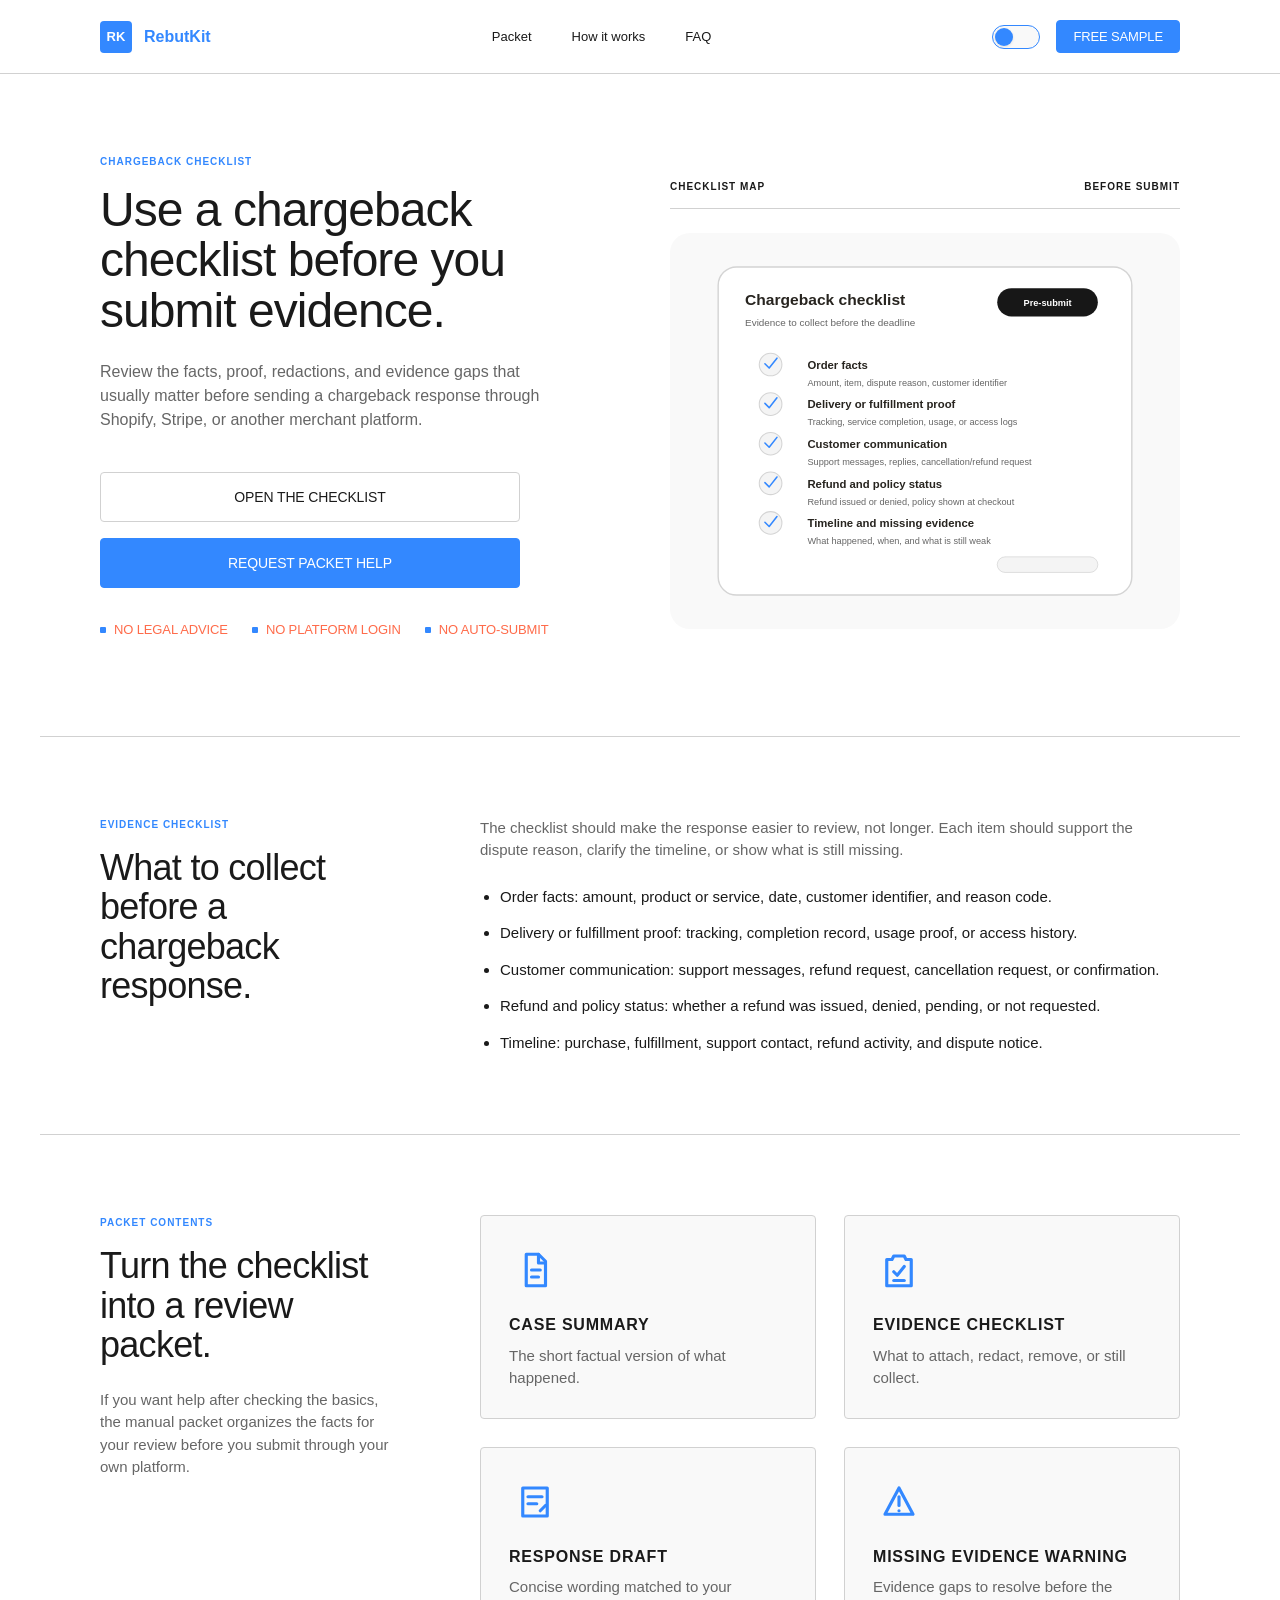
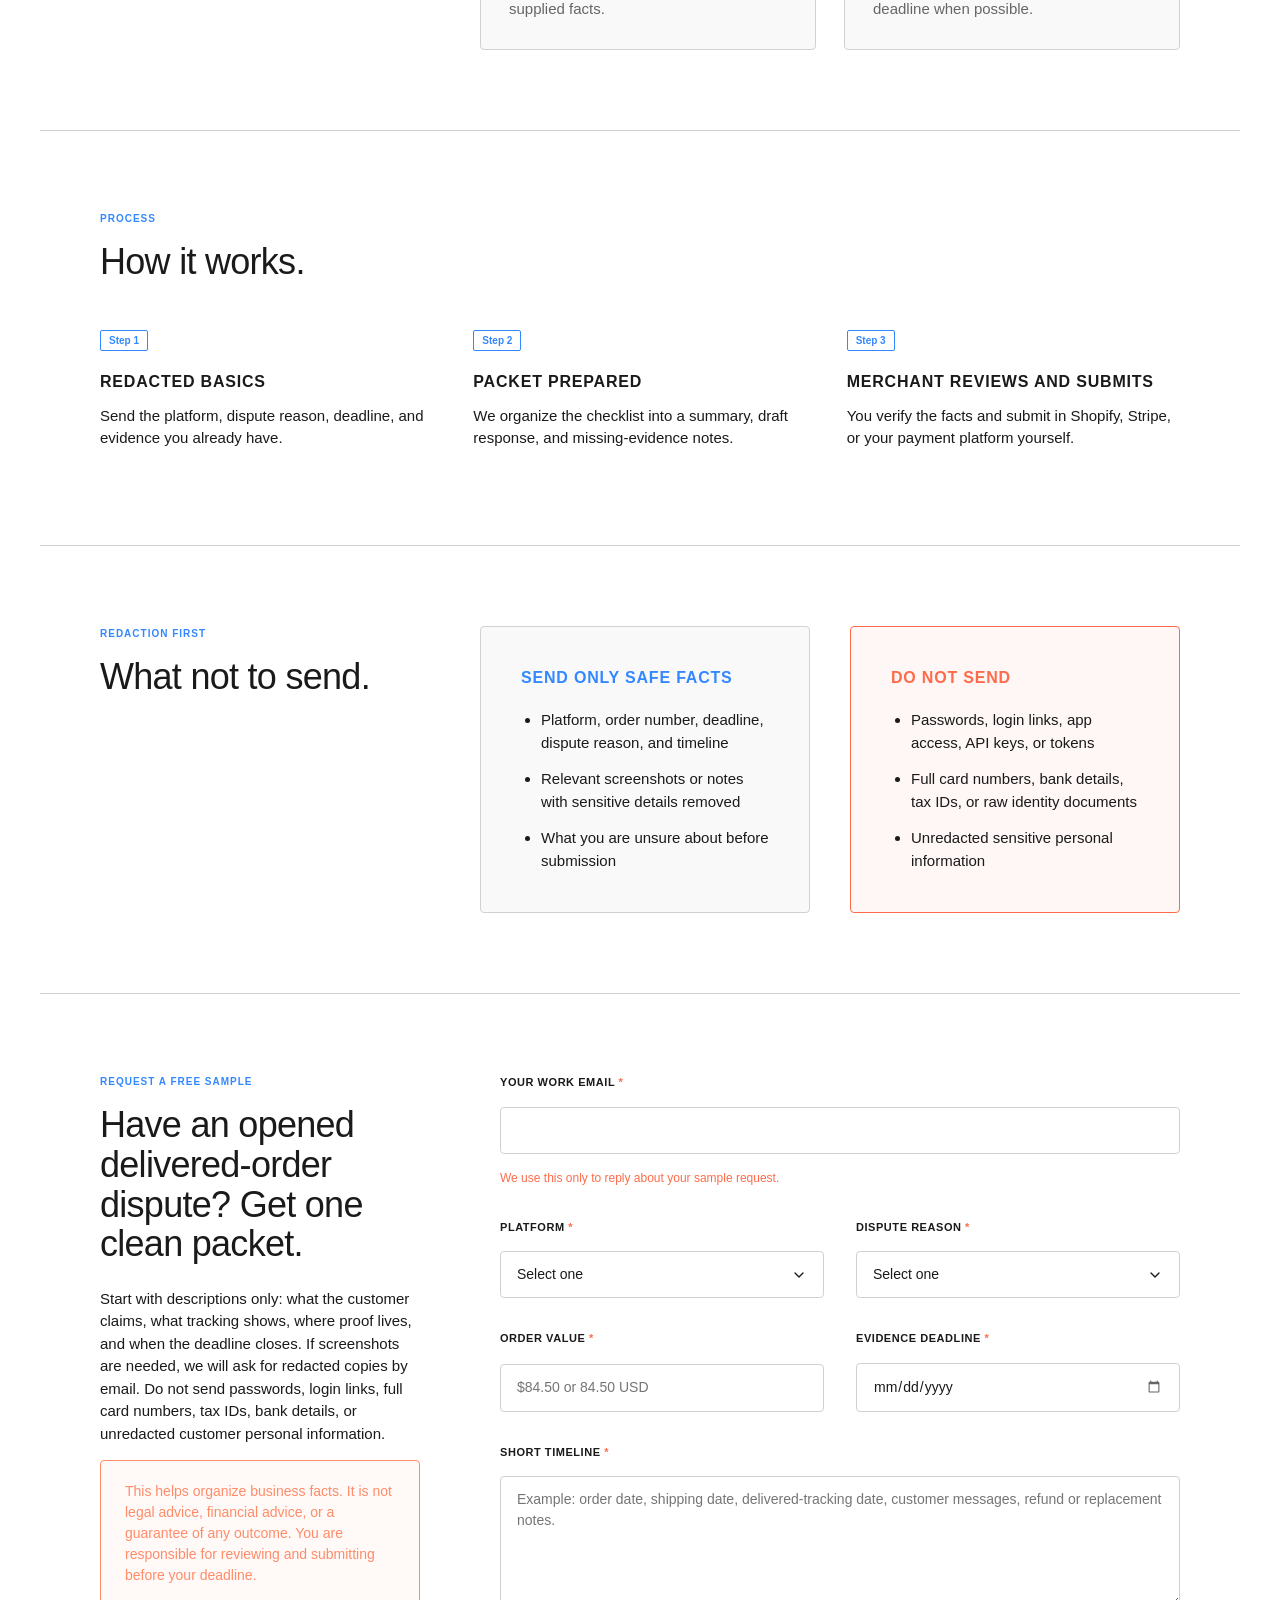
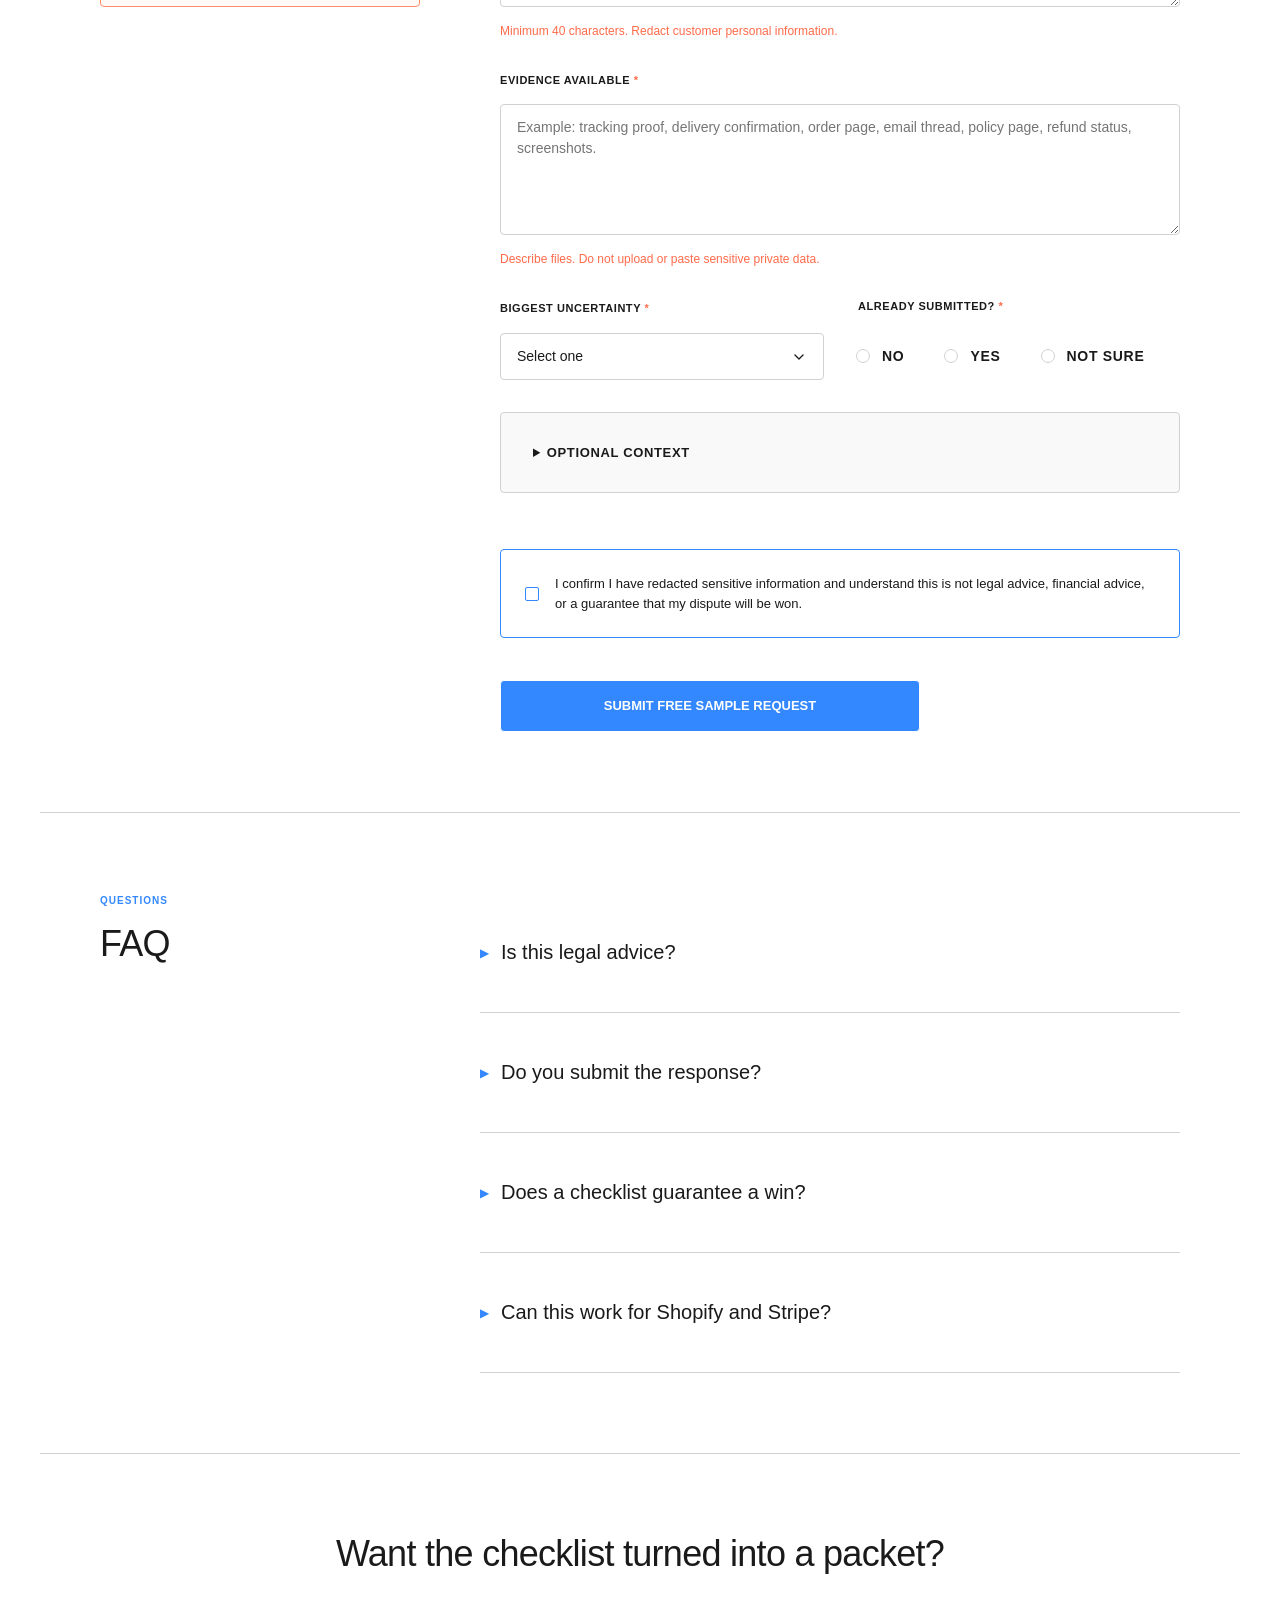
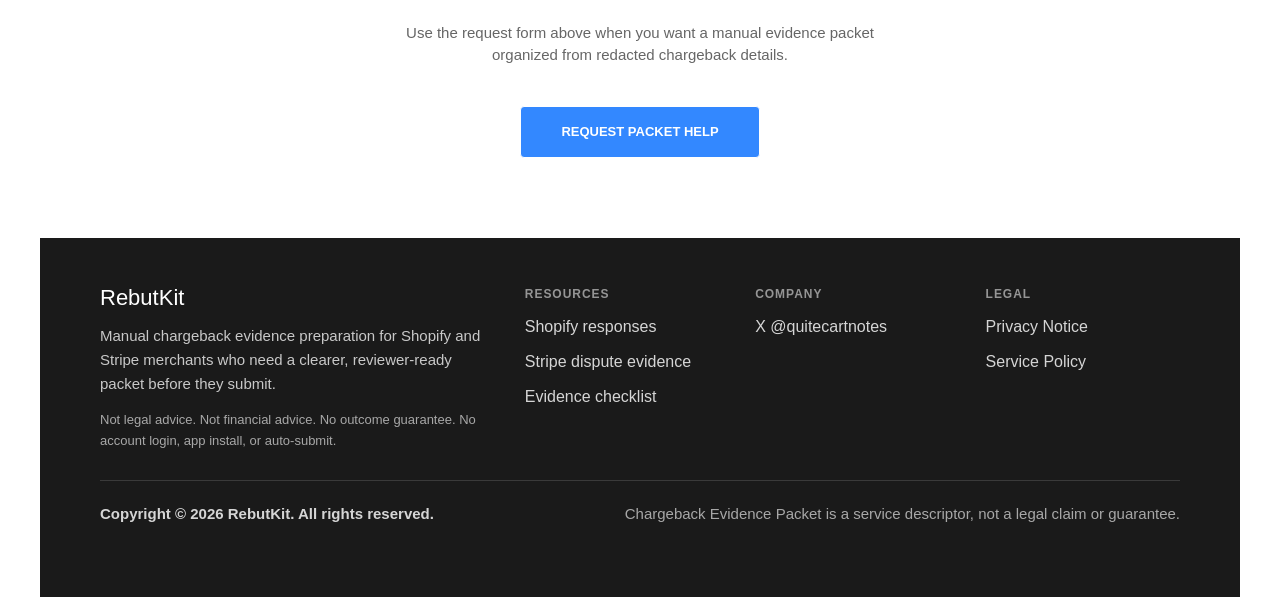
==== commit 4e7007e5: "Fix dark mode footer text" ====
--- a/chargeback-checklist.html
+++ b/chargeback-checklist.html
@@ -74,8 +74,8 @@
         ]
       }
     </script>
-    <script type="module" crossorigin src="/assets/script-BEkrd6yX.js"></script>
-    <link rel="stylesheet" crossorigin href="/assets/script-BLkO62k5.css">
+    <script type="module" crossorigin src="/assets/script-CFvkxcuc.js"></script>
+    <link rel="stylesheet" crossorigin href="/assets/script-Df67g2O5.css">
   </head>
   <body>
     <header class="site-header" aria-label="Main navigation">
--- a/assets/script-Df67g2O5.css
+++ b/assets/script-Df67g2O5.css
@@ -0,0 +1 @@
+:root{--lightningcss-light:initial;--lightningcss-dark: ;color-scheme:light dark;--ink:#1a1a1a;--muted:#666;--line:#d1d1d1;--paper:#fff;--paper-rgb:255, 255, 255;--surface:#fff;--calendar-filter:invert(0);--surface-alt:#f9f9f9;--surface-warn:#fdfdfd;--accent:#38f;--accent-dark:#26c;--rust:#ff6b4a;--gold:#e2c076;--shadow:none;--radius:4px;font-family:Inter,Helvetica Neue,Helvetica,Arial,sans-serif}@media (prefers-color-scheme:dark){:root{--lightningcss-light: ;--lightningcss-dark:initial}:root:not(.light){--ink:#f0f4f8;--muted:#f0f4f880;--line:#f0f4f81a;--paper:#0c0e10;--paper-rgb:12, 14, 16;--surface:#0c0e10;--calendar-filter:invert(1);--surface-alt:#16181b;--surface-warn:#221a18;--accent:#38f;--accent-dark:#59f;--rust:#ff8c69;--gold:#e2c076}}:root.dark{--ink:#f0f4f8;--muted:#f0f4f899;--line:#f0f4f826;--paper:#0c0e10;--paper-rgb:12, 14, 16;--surface:#0c0e10;--surface-alt:#16181b;--surface-warn:#2f1816;--accent:#38f;--accent-dark:#26c;--rust:#ff6b4a;--gold:#e2c076}*{box-sizing:border-box}::selection{background-color:var(--accent);color:#fff}::selection{background-color:var(--accent);color:#fff}.faq-section details{border-bottom:1px solid var(--line)}.faq-section summary{cursor:pointer;align-items:center;gap:12px;padding:24px 0;font-weight:600;list-style:none;display:flex!important}.faq-section summary::-webkit-details-marker{display:none}.faq-section summary:before{content:"▶";color:var(--accent);font-size:12px;transition:transform .2s;display:inline-block}.faq-section details[open] summary:before{transform:rotate(90deg)}html{scroll-behavior:smooth;background-color:var(--paper)}@keyframes fadeInUp{0%{opacity:0;transform:translateY(20px)}to{opacity:1;transform:translateY(0)}}.reveal{opacity:0;transition:opacity .8s cubic-bezier(.2,.8,.2,1),transform .8s cubic-bezier(.2,.8,.2,1);transform:translateY(20px)}.reveal.active{opacity:1;transform:translateY(0)}.reveal-1{transition-delay:.1s}.reveal-2{transition-delay:.2s}.reveal-3{transition-delay:.3s}.reveal-4{transition-delay:.4s}.reveal-5{transition-delay:.5s}.reveal-6{transition-delay:.6s}body{color:var(--ink);background:var(--paper);-webkit-font-smoothing:antialiased;margin:0}a{color:inherit;text-decoration:none}img{max-width:100%;display:block}.site-header{z-index:1000;border-bottom:1px solid var(--line);background:rgba(var(--paper-rgb,255, 255, 255), .8);-webkit-backdrop-filter:blur(12px)saturate(180%);justify-content:space-between;align-items:center;width:100%;padding:20px 0;display:flex;position:sticky;top:0}.header-container{justify-content:space-between;align-items:center;width:min(1200px,100%);margin:0 auto;padding:0 60px;display:flex}.brand{color:var(--accent);align-items:center;gap:12px;font-size:16px;font-weight:700;text-decoration:none;display:inline-flex}.brand-mark{background:var(--accent);border-radius:var(--radius);box-sizing:border-box;justify-content:center;align-items:center;width:32px;height:32px;font-size:13px;font-weight:800;display:flex;color:#fff!important}.nav-links{color:var(--ink);align-items:center;gap:40px;font-size:13px;font-weight:500;display:flex}.nav-links a:hover{color:var(--accent)}.theme-switch-wrapper{align-items:center;display:flex}.hero-preview{background:var(--surface-alt);border:1px solid var(--line);border-radius:var(--radius);justify-content:center;align-items:center;margin-top:60px;padding:40px;display:flex}.theme-toggle-btn{background:var(--line);border:1px solid var(--line);cursor:pointer;border-radius:99px;width:48px;height:24px;padding:0;transition:all .3s;display:flex;position:relative}.theme-toggle-btn:after{content:"";background:var(--accent);border-radius:50%;width:18px;height:18px;transition:transform .3s cubic-bezier(.4,0,.2,1),background .3s;position:absolute;top:2px;left:2px;box-shadow:0 1px 3px #0000001a}:root.dark .theme-toggle-btn:after{background:var(--accent);transform:translate(24px)}:root.light .theme-toggle-btn{background:var(--surface-alt);border-color:var(--accent)}.theme-toggle-btn span{display:none}.theme-toggle-btn:hover{border-color:var(--accent)}.header-actions{align-items:center;gap:16px;display:flex}.btn-sm{min-height:auto!important;padding:8px 16px!important;font-size:13px!important}.btn{text-transform:uppercase;letter-spacing:-.01em;cursor:pointer;text-align:center;overflow-wrap:anywhere;justify-content:center;align-items:center;max-width:100%;padding:16px 32px;font-size:14px;font-weight:400;text-decoration:none;transition:all .2s;display:inline-flex;border-radius:var(--radius)!important}.btn-primary{background:var(--accent)!important;color:#fff!important;border:1px solid var(--accent)!important;border-radius:var(--radius)!important}.btn-primary:hover{transform:translateY(-1px);background:#1a66cc!important;border-color:#1a66cc!important}.btn-secondary{color:var(--ink)!important;border:1px solid var(--line)!important;border-radius:var(--radius)!important;background:0 0!important}.btn-secondary:hover{transform:translateY(-1px);background:var(--ink)!important;color:var(--paper)!important;border-color:var(--ink)!important}.hero{border-bottom:1px solid var(--line);grid-template-columns:1fr 1fr;align-items:center;gap:60px;width:min(1200px,100%);margin:0 auto;padding:80px 60px;display:grid}.hero-copy{min-width:0;max-width:100%}.eyebrow,.section-kicker{letter-spacing:.1em;text-transform:uppercase;margin:0 0 16px;font-size:10px;font-weight:700;color:#38f!important}.hero .eyebrow{white-space:nowrap}h1,h2,h3,p{margin-top:0}h1{letter-spacing:-.02em;margin-bottom:24px;font-size:48px;font-weight:500;line-height:1.05}h2{letter-spacing:-.02em;margin-bottom:24px;font-size:36px;font-weight:500;line-height:1.1}h3{text-transform:uppercase;letter-spacing:.05em;color:var(--ink);margin-bottom:12px;font-size:16px;font-weight:600;line-height:1.4}p,li,small,label,input,textarea,select,button{font-size:15px;line-height:1.5}.hero-subhead,.section-heading p,.section-body p,.pricing-section p,.final-cta p{color:var(--muted)}.send-columns>div:first-child h3{margin-bottom:20px;color:#38f!important}.warning-box{background:#fff5f2}.warning-box h3{margin-bottom:20px;color:var(--rust)!important}.hero-subhead{max-width:50ch;margin-bottom:40px;font-size:16px}.hero-actions{grid-template-columns:1fr;gap:16px;max-width:420px;display:grid}.price-row{grid-template-columns:1fr;gap:16px;display:grid}.button{text-transform:uppercase;cursor:pointer;border-radius:var(--radius);justify-content:center;align-items:center;width:fit-content;max-width:100%;min-height:52px;padding:0 40px;font-size:13px;font-weight:700;transition:opacity .15s;display:inline-flex}.button-primary{background:var(--accent);border:1px solid var(--paper);color:var(--paper)!important}.button-primary:hover{opacity:.9}.button-secondary{color:var(--ink);border:1px solid var(--ink)}.button-secondary:hover{background:var(--ink);color:var(--paper)}.trust-strip{gap:24px;margin-top:32px;padding:0;list-style:none;display:flex}.trust-strip li{text-transform:uppercase;letter-spacing:-.01em;align-items:center;gap:8px;font-size:13px;font-weight:400;display:flex;color:var(--rust)!important}.trust-strip li:before{content:"";border-radius:1px;width:6px;height:6px;display:inline-block;background:var(--accent)!important}.packet-visual{background:0 0;width:100%;padding:0}.packet-visual img{object-fit:contain;width:100%;max-width:none;height:auto;display:block}.preview-topline{border-bottom:1px solid var(--line);color:var(--ink);text-transform:uppercase;letter-spacing:.1em;justify-content:space-between;gap:16px;margin-bottom:24px;padding:0 0 16px;font-size:10px;font-weight:700;display:flex}.section-grid,.packet-section,.steps-section,.send-section,.pricing-section,.form-section,.faq-section,.final-cta{border-bottom:1px solid var(--line);width:min(1200px,100%);margin:0 auto;padding:80px 60px}.section-grid{grid-template-columns:300px 1fr;gap:80px;display:grid}.hero>*,.section-grid>*,.packet-grid>*,.packet-content-grid>*,.steps>*,.send-columns>*,.pricing-section>*,.field-row>*{min-width:0}.problem{padding-top:80px}.problem-intro{max-width:360px}.problem-intro h2{margin-bottom:20px}.problem-intro p:last-child{color:var(--muted);margin:0}.problem-panel{border:1px solid var(--line);border-radius:var(--radius);background:var(--surface);grid-template-columns:1fr 1fr;gap:0;display:grid}.problem-group{padding:28px}.problem-group+.problem-group{border-left:1px solid var(--line)}.problem-label{letter-spacing:.08em;text-transform:uppercase;margin:0 0 18px;font-size:12px;font-weight:700;line-height:1.3;color:var(--ink)!important}.problem-list{gap:16px;padding-left:0;list-style:none}.problem-list li{padding-left:22px;position:relative}.problem-list li:before{content:"";background:var(--accent);border-radius:50%;width:8px;height:8px;position:absolute;top:.72em;left:0;transform:translateY(-50%)}.section-body p{margin-bottom:24px}.shopify-asks,.evidence-asks{align-items:start}.shopify-asks-intro,.evidence-asks-intro{position:sticky;top:120px}.shopify-asks-intro p:last-child,.evidence-asks-intro p:last-child{color:var(--muted);margin:0}.shopify-asks-board,.evidence-asks-board{gap:28px;display:grid}.shopify-asks-summary,.evidence-asks-summary{border-bottom:1px solid var(--line);width:100%;color:var(--muted);margin:0;padding-bottom:28px}.evidence-map{grid-template-columns:1fr 1fr;gap:16px;display:grid}.evidence-map-item{border-bottom:1px solid var(--line);grid-template-columns:auto 1fr;align-items:start;gap:18px;padding:24px 0;display:grid}.evidence-map-item-wide{grid-column:1/-1}.evidence-map-index{border:1px solid var(--accent);width:36px;height:36px;color:var(--accent);border-radius:50%;justify-content:center;align-items:center;font-size:10px;font-weight:700;line-height:1;display:inline-flex}.evidence-map-item h3{margin-bottom:8px}.evidence-map-item p{color:var(--muted);margin:0}.intent-links{border-top:1px solid var(--line);max-width:none;color:var(--muted);background:var(--surface);grid-column:1/-1;margin:0;padding:20px 28px}.intent-links a{color:var(--accent);text-underline-offset:4px;font-weight:600;text-decoration:underline;text-decoration-thickness:1px}.intent-links a:hover{color:#1a66cc}.check-list,.send-columns ul{color:var(--ink);gap:14px;margin:0;padding-left:20px;display:grid}.check-list li,.send-columns li,.packet-content-item,.packet-content-item h3,.packet-content-item p,.steps article,.steps article h3,.steps article p,.faq-list summary,.faq-list p{overflow-wrap:anywhere}.section-heading{margin-bottom:48px}.section-heading.compact{max-width:560px}.packet-grid{grid-template-columns:1fr 1fr;gap:40px;display:grid}.packet-grid article{background:0 0;border:none;padding:0}.packet-content-grid{grid-template-columns:minmax(0,1fr) minmax(0,1fr);gap:28px;display:grid}.packet-content-item{border:1px solid var(--line);border-radius:var(--radius);background:var(--surface-alt);padding:28px}.packet-content-icon{width:52px;height:52px;color:var(--accent);justify-content:center;align-items:center;margin-bottom:18px;display:inline-flex}.packet-content-icon svg{fill:none;stroke:currentColor;stroke-width:1.8px;stroke-linecap:round;stroke-linejoin:round;width:42px;height:42px}.packet-content-item h3{margin-bottom:8px}.packet-content-item p{color:var(--muted);margin:0}.card-index,.steps span{border:1px solid var(--accent);color:var(--accent);border-radius:2px;margin-bottom:20px;padding:4px 8px;font-size:10px;font-weight:700;display:inline-block}.steps{grid-template-columns:repeat(3,minmax(0,1fr));gap:40px;display:grid}.steps article{background:0 0;border:none;padding:0}.send-columns{grid-template-columns:minmax(0,1fr) minmax(0,1fr);gap:40px;display:grid}.send-columns>div{background:var(--surface-alt);border:1px solid var(--line);border-radius:var(--radius);padding:40px}.warning-box{border:1px solid var(--rust)!important;border-radius:var(--radius)!important;background:#ff6b4a0d!important}@media (prefers-color-scheme:dark){:root:not(.light) .warning-box{background:var(--surface-warn)!important}}:root.dark .warning-box{background:var(--surface-warn)!important}.pricing-section{grid-template-columns:1fr 1fr;align-items:start;gap:80px;display:grid}.price-tile{border:1px solid var(--line);color:var(--ink);text-align:left;cursor:pointer;border-radius:var(--radius);background:0 0;padding:40px}.price-tile:hover{background:var(--surface-alt)}.price-tile span{color:var(--accent);margin-bottom:16px;font-size:32px;font-weight:500;display:block}.price-tile strong{font-weight:600;display:block}.price-tile small{color:var(--muted);margin-top:8px;font-size:13px;display:block}.form-section{grid-template-columns:320px 1fr;align-items:start;gap:80px;display:grid}.form-intro{position:sticky;top:40px}.disclaimer,.deadline-warning{border-radius:var(--radius);background:#ff8c690d;border:1px solid #ff8c69;padding:20px 24px;font-size:14px;font-weight:500;color:#ff8c69!important}.sample-form{gap:32px;min-width:0;display:grid}.field-row{grid-template-columns:1fr 1fr;gap:32px;display:grid}.field,.form-field,.radio-field{gap:8px;min-width:0;margin:0;display:grid}.form-field small,.field-help{margin-top:8px;font-size:12px;line-height:1.4;display:block;color:var(--rust)!important}.form-field label{text-transform:uppercase;letter-spacing:.05em;color:var(--ink-faint);margin-bottom:8px;font-size:11px;font-weight:700;display:block}.form-field label.required:after,.form-field legend.required:after{content:" *";color:var(--rust)}.field label,.radio-field legend{text-transform:uppercase;letter-spacing:.05em;color:var(--ink);font-size:11px;font-weight:700}.field small{color:var(--muted);font-size:12px}input[type=text],input[type=email],input[type=tel],input[type=number],input[type=url],input[type=date],select,textarea{border:1px solid var(--line);width:100%;min-width:0;padding:12px 16px;font-family:inherit;font-size:14px;transition:border-color .2s;background:var(--surface)!important;color:var(--ink)!important;border-radius:var(--radius)!important}textarea{resize:vertical;min-height:80px}input[type=date]::-webkit-calendar-picker-indicator{cursor:pointer;filter:var(--calendar-filter)!important;opacity:.6!important;display:block!important}select{appearance:none!important;background-image:url("data:image/svg+xml,%3Csvg xmlns='http://www.w3.org/2000/svg' width='24' height='24' viewBox='0 0 24 24' fill='none' stroke='%231a1a1a' stroke-width='2' stroke-linecap='round' stroke-linejoin='round'%3E%3Cpolyline points='6 9 12 15 18 9'%3E%3C/polyline%3E%3C/svg%3E")!important;background-position:right 16px center!important;background-repeat:no-repeat!important;background-size:16px!important}@media (prefers-color-scheme:dark){:root:not(.light) select{background-image:url("data:image/svg+xml,%3Csvg xmlns='http://www.w3.org/2000/svg' width='24' height='24' viewBox='0 0 24 24' fill='none' stroke='%23f0f4f8' stroke-width='2' stroke-linecap='round' stroke-linejoin='round'%3E%3Cpolyline points='6 9 12 15 18 9'%3E%3C/polyline%3E%3C/svg%3E")!important}}:root.dark select{background-image:url("data:image/svg+xml,%3Csvg xmlns='http://www.w3.org/2000/svg' width='24' height='24' viewBox='0 0 24 24' fill='none' stroke='%23f0f4f8' stroke-width='2' stroke-linecap='round' stroke-linejoin='round'%3E%3Cpolyline points='6 9 12 15 18 9'%3E%3C/polyline%3E%3C/svg%3E")!important}.radio-field,.check-field{flex-direction:column;gap:12px;border:none!important;margin:0!important;padding:0!important;display:flex!important}.radio-field{gap:8px;display:grid!important}.radio-options{flex-wrap:wrap;align-self:center;align-items:center;gap:12px 40px;min-height:48px;margin-top:20px;display:flex}.radio-field label,.check-field{color:var(--ink);cursor:pointer;grid-template-columns:14px 1fr;align-items:center;gap:12px;margin-bottom:0;font-size:14px;line-height:1.2;display:grid!important}.radio-field input[type=radio],.check-field input[type=checkbox]{appearance:none;border:1px solid var(--line);cursor:pointer;box-sizing:border-box;border-radius:0;grid-column:1;background:#fff!important;width:14px!important;height:14px!important;margin:0!important;padding:0!important}.radio-field input[type=radio]{border-radius:50%!important}.radio-field input[type=radio]:checked{border:4px solid var(--accent)!important}.check-field input[type=checkbox]{border-radius:2px}.check-field input[type=checkbox]:checked{background:var(--accent)!important;border-color:var(--accent)!important}.check-field input[type=checkbox]:checked:after{content:"✓";color:#fff;font-size:9px;font-weight:700;position:absolute;top:50%;left:50%;transform:translate(-50%,-50%)}.optional-fields{border:1px solid var(--line);background:var(--surface-alt);border-radius:var(--radius);margin-bottom:24px;padding:32px}.optional-fields summary{cursor:pointer;text-transform:uppercase;letter-spacing:.05em;font-size:13px;font-weight:600}.optional-fields[open] .optional-content{padding-top:32px;flex-direction:column!important;gap:40px!important;display:flex!important}.optional-fields>div.form-field,.optional-fields>div.field-row{margin-top:0!important}.consent{color:var(--ink);border-radius:var(--radius);align-items:center;gap:16px;width:100%;font-size:13px;line-height:1.5;border:1px solid var(--accent)!important;box-sizing:border-box!important;flex-direction:row!important;padding:24px!important;display:flex!important}.consent label{cursor:pointer;flex:1}.consent input[type=checkbox]{flex-shrink:0;margin-top:0;border-color:var(--accent)!important}.hidden-field,.form-error[hidden]{display:none}.form-error{border:1px solid var(--rust);color:var(--rust);margin:0;padding:16px;font-size:13px;font-weight:500}.submit-button{width:100%;max-width:420px;margin-top:10px}@media (width<=680px){.radio-options{min-height:0;margin-top:8px}}.faq-list{gap:0;display:grid}.faq-list details{border-bottom:1px solid var(--line);padding:24px 0}.faq-list summary{cursor:pointer;font-size:20px;font-weight:500}.faq-list p{color:var(--muted);max-width:600px;margin:16px 0 0}.final-cta{text-align:center;border-bottom:none;justify-items:center;gap:24px;display:grid}.final-cta p{max-width:500px}.site-footer{background:var(--ink);color:#fff;gap:28px;width:min(1200px,100%);margin:0 auto;padding:48px 60px 72px;display:grid}.site-footer p,.site-footer h2,.site-footer h3{margin:0}.site-footer a,.site-footer button{color:inherit;font:inherit;text-align:left;text-decoration:none}.site-footer button{appearance:none;cursor:pointer;background:0 0;border:0;padding:0}.site-footer a:hover,.site-footer button:hover{color:var(--gold)}.footer-grid{grid-template-columns:minmax(260px,1.6fr) repeat(3,minmax(140px,.8fr));gap:36px;display:grid}.footer-brand{gap:14px;max-width:520px;display:grid}.footer-brand h2{color:#fff;letter-spacing:0;font-size:22px}.footer-brand p{color:#ffffffc2;line-height:1.6}.footer-brand .footer-boundary{color:#ffffff9e;font-size:13px}.footer-column{align-content:start;gap:12px;display:grid}.footer-column h3{color:#ffffff8a;letter-spacing:.08em;text-transform:uppercase;font-size:12px;font-weight:700}.footer-column a,.footer-column button{color:#ffffffd1;line-height:1.45}.footer-bottom{color:#ffffff9e;border-top:1px solid #ffffff24;justify-content:space-between;align-items:center;gap:18px;padding-top:22px;font-size:13px;display:flex}.footer-copyright{color:#ffffffd1;font-weight:600}@media (prefers-color-scheme:dark){:root:not(.light) .site-footer{color:#3a3a3a}:root:not(.light) .footer-brand h2{color:#111}:root:not(.light) .footer-brand p{color:#4a4a4a}:root:not(.light) .footer-brand .footer-boundary{color:#626262}:root:not(.light) .footer-column h3{color:#6a6a6a}:root:not(.light) .footer-column a,:root:not(.light) .footer-column button{color:#414141}:root:not(.light) .footer-bottom{color:#5f5f5f;border-top-color:#0000001f}:root:not(.light) .footer-copyright{color:#2f2f2f}}:root.dark .site-footer{color:#3a3a3a}:root.dark .footer-brand h2{color:#111}:root.dark .footer-brand p{color:#4a4a4a}:root.dark .footer-brand .footer-boundary{color:#626262}:root.dark .footer-column h3{color:#6a6a6a}:root.dark .footer-column a,:root.dark .footer-column button{color:#414141}:root.dark .footer-bottom{color:#5f5f5f;border-top-color:#0000001f}:root.dark .footer-copyright{color:#2f2f2f}.policy-dialog{border:1px solid var(--line);background:var(--surface);width:min(640px,100% - 32px);max-height:min(720px,100dvh - 32px);color:var(--ink);border-radius:8px;padding:0}.policy-dialog::backdrop{background:#0000008c}.policy-dialog article{gap:18px;padding:28px;display:grid}.policy-dialog header{justify-content:space-between;align-items:center;gap:18px;display:flex}.policy-dialog h2{margin:0;font-size:28px;line-height:1.1}.dialog-kicker,.dialog-updated{color:var(--muted);font-size:13px}.dialog-kicker{letter-spacing:.08em;text-transform:uppercase;font-weight:700;margin-bottom:6px!important}.policy-dialog p{color:var(--muted);line-height:1.6}.dialog-close{border-radius:4px;min-height:38px;border:1px solid var(--line)!important;color:var(--ink)!important;padding:0 14px!important;text-decoration:none!important}.thanks-page-wrapper{flex-direction:column;width:100vw;height:100vh;display:flex;overflow:hidden}.thanks-page-wrapper .site-header{background:0 0;border-bottom:none;flex-shrink:0}.thanks-page{flex:1;justify-content:center;align-items:center;padding:40px;display:flex}.thanks-page-wrapper .site-footer{background:var(--ink);flex-shrink:0;width:min(1200px,100%);margin:0 auto;padding:32px 60px}.thanks-page-wrapper .footer-grid{grid-template-columns:minmax(260px,1fr) repeat(3,minmax(120px,.5fr));gap:24px}.thanks-page-wrapper .footer-brand p,.thanks-page-wrapper .footer-copyright{opacity:1;margin:0;font-size:13px}.thanks-card{text-align:center;flex-direction:column;align-items:center;max-width:800px;margin-top:-80px;display:flex}.thanks-card h1{margin-bottom:32px;font-size:72px;line-height:1.1}.thanks-card .disclaimer{border-left:4px solid var(--rust);text-align:left;background:#ff6b4a0d;width:100%;max-width:800px;margin:32px 0;padding:20px 24px}@media (width<=1024px){.site-header{padding:30px}.hero,.section-grid,.packet-section,.steps-section,.send-section,.pricing-section,.form-section,.faq-section,.final-cta{padding:60px 30px}.hero{flex-direction:column-reverse;grid-template-columns:1fr;gap:40px;display:flex}.form-intro{margin-bottom:32px;position:static!important}.section-grid,.form-section{grid-template-columns:1fr;gap:40px}.shopify-asks-intro,.evidence-asks-intro{position:static}.problem-intro{max-width:640px}}@media (width<=680px){.nav-links,.brand span:last-child{display:none}.header-actions{gap:12px}.header-container{padding:0 16px}.site-header{padding:12px 0}.hero,.section-grid,.packet-section,.steps-section,.send-section,.pricing-section,.form-section,.faq-section,.final-cta{padding:40px 20px}h1{font-size:40px}.hero .eyebrow{white-space:normal}h2{font-size:32px}.packet-grid,.packet-content-grid,.steps,.send-columns,.pricing-section,.field-row,.evidence-map{grid-template-columns:1fr}.evidence-map-item{padding:20px 0}.problem-panel{grid-template-columns:1fr}.problem-group{padding:24px 20px}.problem-group+.problem-group{border-top:1px solid var(--line);border-left:0}.intent-links{padding:18px 20px}.thanks-page-wrapper{height:auto;min-height:100dvh;overflow:visible}.thanks-page{height:auto;min-height:calc(100dvh - 160px);padding:100px 20px 60px}.thanks-card{margin-top:0}.thanks-card h1{font-size:40px!important}.thanks-card .disclaimer{white-space:normal!important}.site-footer,.thanks-page-wrapper .site-footer{padding:32px 20px 48px}.footer-grid,.thanks-page-wrapper .footer-grid{grid-template-columns:1fr;gap:28px}.footer-bottom{flex-direction:column;align-items:flex-start}.policy-dialog article{padding:22px}.policy-dialog header{flex-direction:column;align-items:flex-start}}
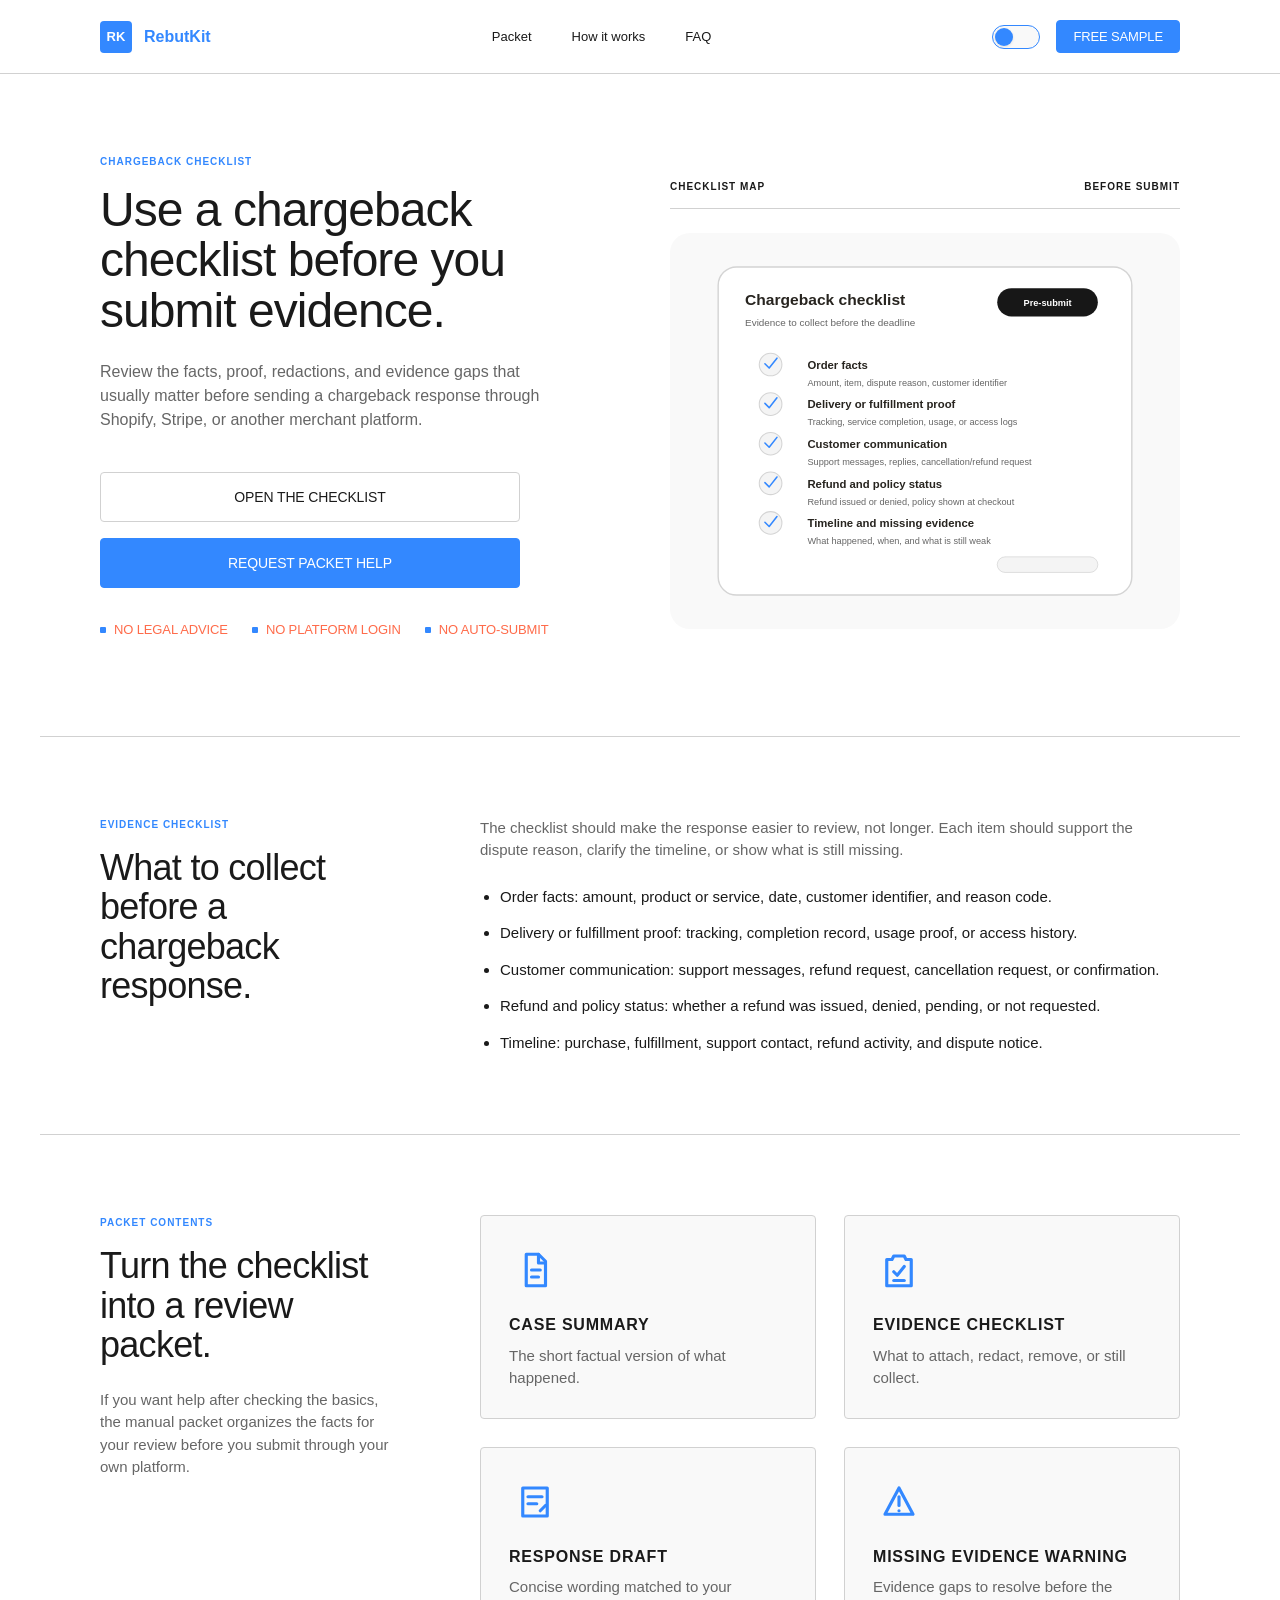
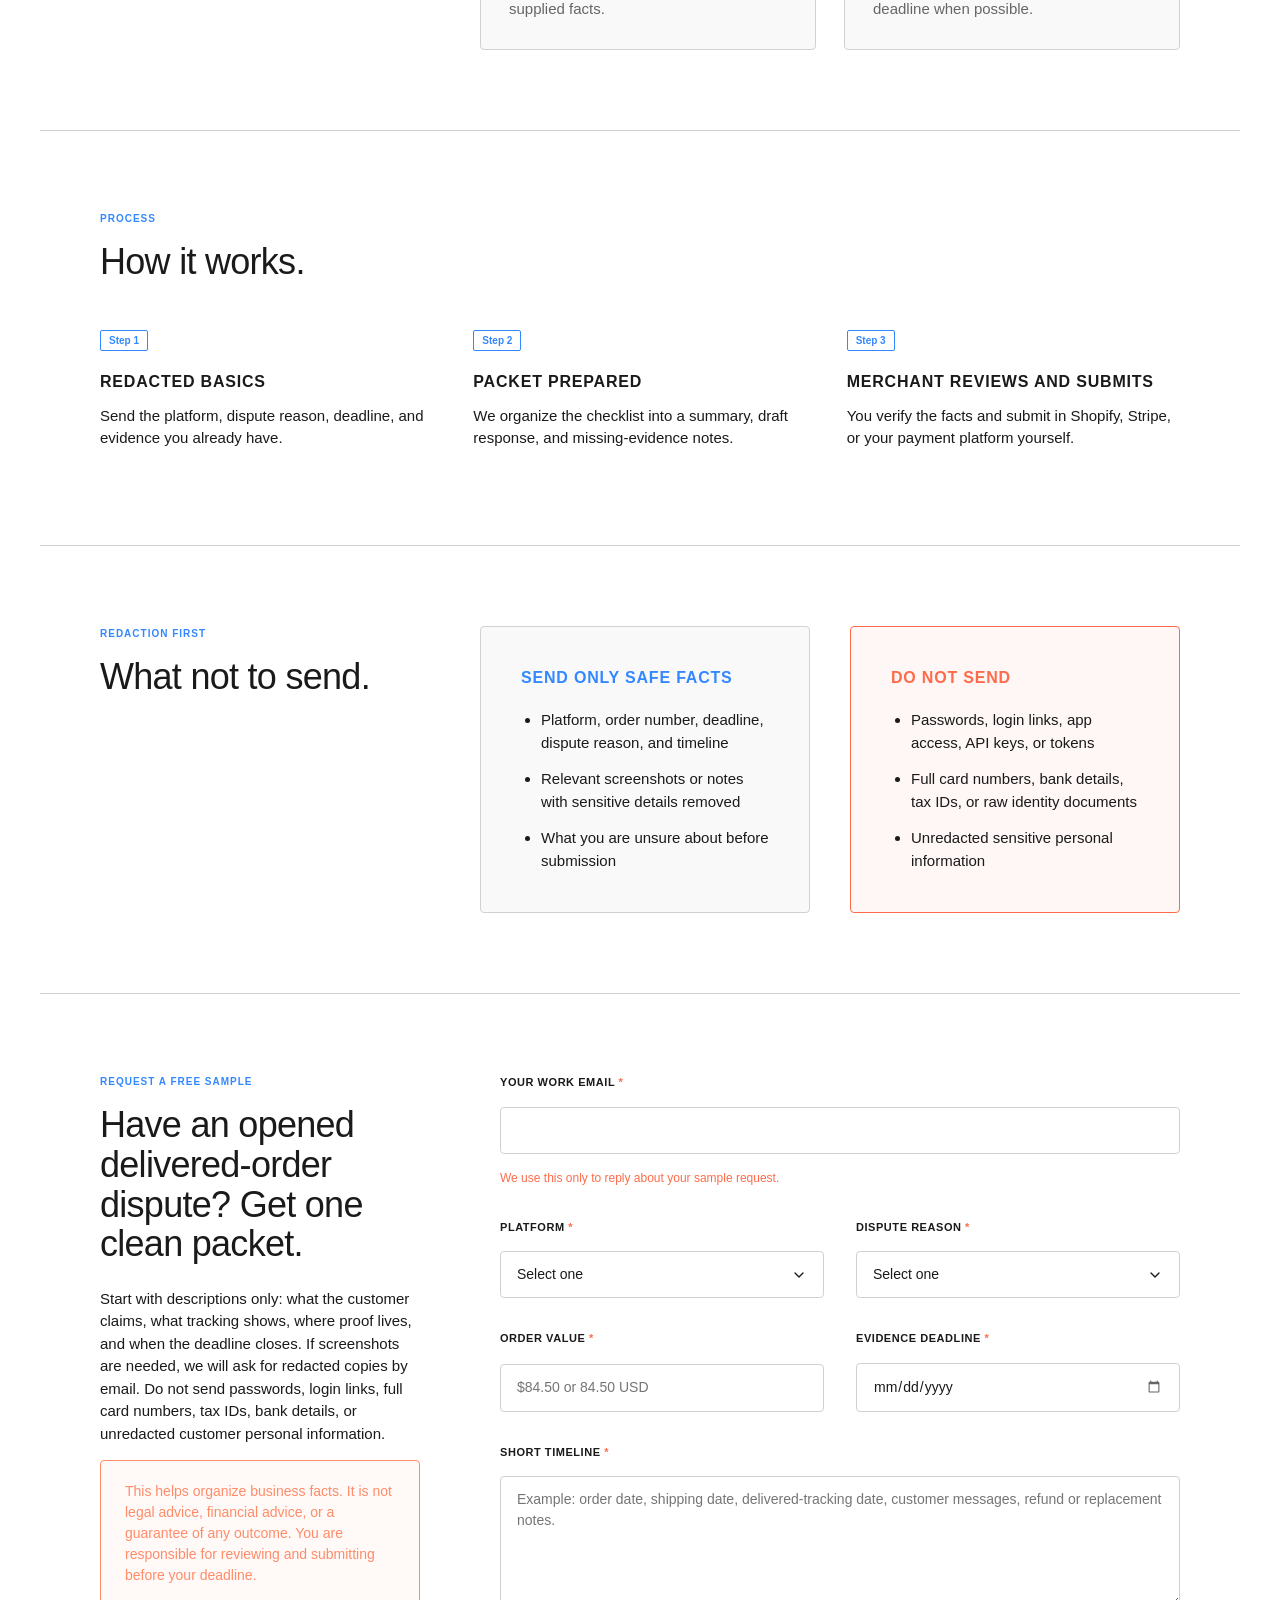
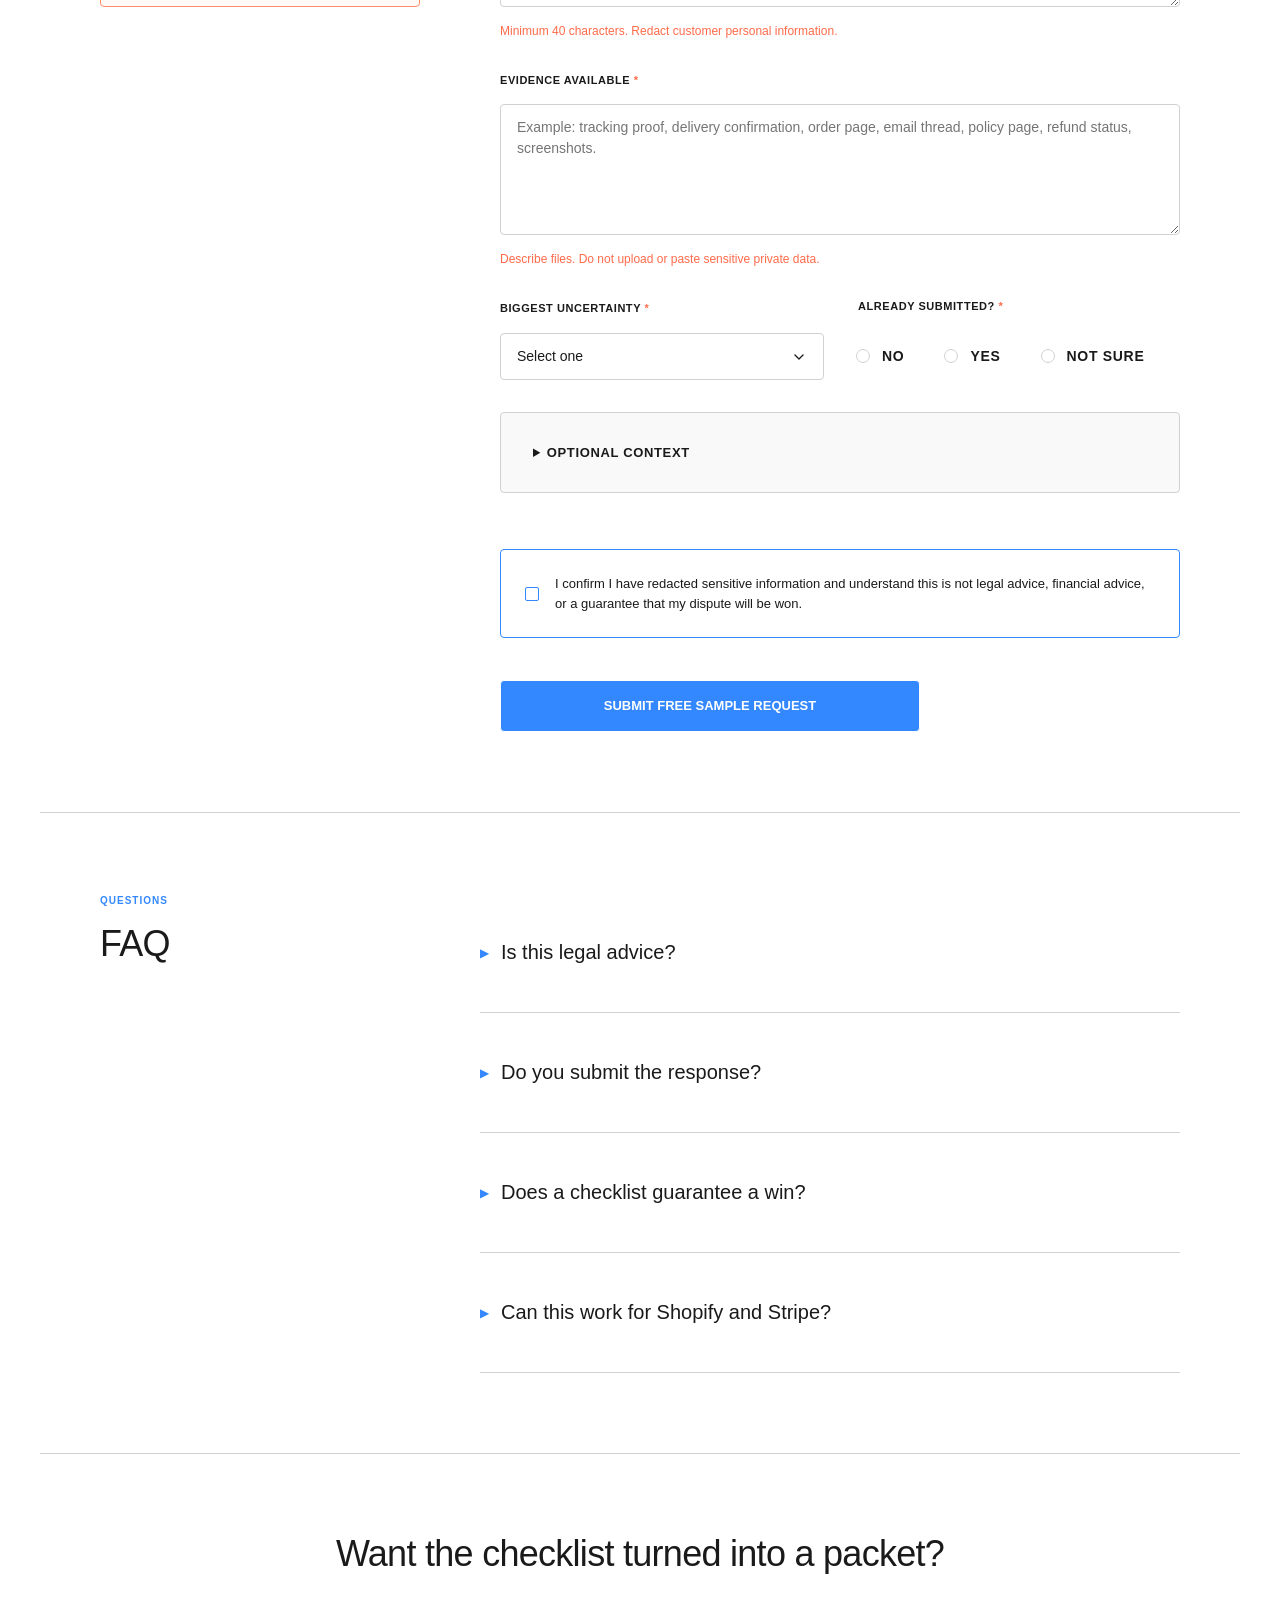
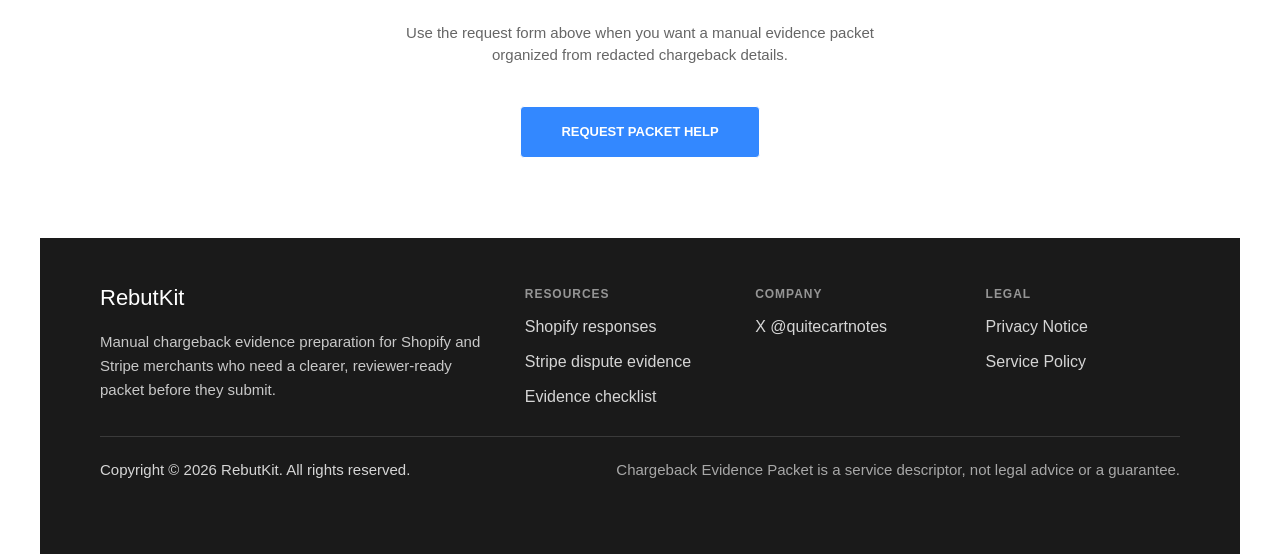
==== commit d6c03ffb: "Refine footer legal text" ====
--- a/chargeback-checklist.html
+++ b/chargeback-checklist.html
@@ -74,8 +74,8 @@
         ]
       }
     </script>
-    <script type="module" crossorigin src="/assets/script-CFvkxcuc.js"></script>
-    <link rel="stylesheet" crossorigin href="/assets/script-Df67g2O5.css">
+    <script type="module" crossorigin src="/assets/script-DU8ftMwG.js"></script>
+    <link rel="stylesheet" crossorigin href="/assets/script-DR1iH9e7.css">
   </head>
   <body>
     <header class="site-header" aria-label="Main navigation">
@@ -469,9 +469,6 @@
             Manual chargeback evidence preparation for Shopify and Stripe merchants who need a clearer, reviewer-ready
             packet before they submit.
           </p>
-          <p class="footer-boundary">
-            Not legal advice. Not financial advice. No outcome guarantee. No account login, app install, or auto-submit.
-          </p>
         </section>
     
         <nav class="footer-column" aria-label="Resources">
@@ -495,7 +492,7 @@
     
       <div class="footer-bottom">
         <p class="footer-copyright">Copyright &copy; 2026 RebutKit. All rights reserved.</p>
-        <p>Chargeback Evidence Packet is a service descriptor, not a legal claim or guarantee.</p>
+        <p>Chargeback Evidence Packet is a service descriptor, not legal advice or a guarantee.</p>
       </div>
     
       <dialog class="policy-dialog" id="privacy-policy" aria-labelledby="privacy-policy-title">
--- a/assets/script-DR1iH9e7.css
+++ b/assets/script-DR1iH9e7.css
@@ -0,0 +1 @@
+:root{--lightningcss-light:initial;--lightningcss-dark: ;color-scheme:light dark;--ink:#1a1a1a;--muted:#666;--line:#d1d1d1;--paper:#fff;--paper-rgb:255, 255, 255;--surface:#fff;--calendar-filter:invert(0);--surface-alt:#f9f9f9;--surface-warn:#fdfdfd;--accent:#38f;--accent-dark:#26c;--rust:#ff6b4a;--gold:#e2c076;--shadow:none;--radius:4px;font-family:Inter,Helvetica Neue,Helvetica,Arial,sans-serif}@media (prefers-color-scheme:dark){:root{--lightningcss-light: ;--lightningcss-dark:initial}:root:not(.light){--ink:#f0f4f8;--muted:#f0f4f880;--line:#f0f4f81a;--paper:#0c0e10;--paper-rgb:12, 14, 16;--surface:#0c0e10;--calendar-filter:invert(1);--surface-alt:#16181b;--surface-warn:#221a18;--accent:#38f;--accent-dark:#59f;--rust:#ff8c69;--gold:#e2c076}}:root.dark{--ink:#f0f4f8;--muted:#f0f4f899;--line:#f0f4f826;--paper:#0c0e10;--paper-rgb:12, 14, 16;--surface:#0c0e10;--surface-alt:#16181b;--surface-warn:#2f1816;--accent:#38f;--accent-dark:#26c;--rust:#ff6b4a;--gold:#e2c076}*{box-sizing:border-box}::selection{background-color:var(--accent);color:#fff}::selection{background-color:var(--accent);color:#fff}.faq-section details{border-bottom:1px solid var(--line)}.faq-section summary{cursor:pointer;align-items:center;gap:12px;padding:24px 0;font-weight:600;list-style:none;display:flex!important}.faq-section summary::-webkit-details-marker{display:none}.faq-section summary:before{content:"▶";color:var(--accent);font-size:12px;transition:transform .2s;display:inline-block}.faq-section details[open] summary:before{transform:rotate(90deg)}html{scroll-behavior:smooth;background-color:var(--paper)}@keyframes fadeInUp{0%{opacity:0;transform:translateY(20px)}to{opacity:1;transform:translateY(0)}}.reveal{opacity:0;transition:opacity .8s cubic-bezier(.2,.8,.2,1),transform .8s cubic-bezier(.2,.8,.2,1);transform:translateY(20px)}.reveal.active{opacity:1;transform:translateY(0)}.reveal-1{transition-delay:.1s}.reveal-2{transition-delay:.2s}.reveal-3{transition-delay:.3s}.reveal-4{transition-delay:.4s}.reveal-5{transition-delay:.5s}.reveal-6{transition-delay:.6s}body{color:var(--ink);background:var(--paper);-webkit-font-smoothing:antialiased;margin:0}a{color:inherit;text-decoration:none}img{max-width:100%;display:block}.site-header{z-index:1000;border-bottom:1px solid var(--line);background:rgba(var(--paper-rgb,255, 255, 255), .8);-webkit-backdrop-filter:blur(12px)saturate(180%);justify-content:space-between;align-items:center;width:100%;padding:20px 0;display:flex;position:sticky;top:0}.header-container{justify-content:space-between;align-items:center;width:min(1200px,100%);margin:0 auto;padding:0 60px;display:flex}.brand{color:var(--accent);align-items:center;gap:12px;font-size:16px;font-weight:700;text-decoration:none;display:inline-flex}.brand-mark{background:var(--accent);border-radius:var(--radius);box-sizing:border-box;justify-content:center;align-items:center;width:32px;height:32px;font-size:13px;font-weight:800;display:flex;color:#fff!important}.nav-links{color:var(--ink);align-items:center;gap:40px;font-size:13px;font-weight:500;display:flex}.nav-links a:hover{color:var(--accent)}.theme-switch-wrapper{align-items:center;display:flex}.hero-preview{background:var(--surface-alt);border:1px solid var(--line);border-radius:var(--radius);justify-content:center;align-items:center;margin-top:60px;padding:40px;display:flex}.theme-toggle-btn{background:var(--line);border:1px solid var(--line);cursor:pointer;border-radius:99px;width:48px;height:24px;padding:0;transition:all .3s;display:flex;position:relative}.theme-toggle-btn:after{content:"";background:var(--accent);border-radius:50%;width:18px;height:18px;transition:transform .3s cubic-bezier(.4,0,.2,1),background .3s;position:absolute;top:2px;left:2px;box-shadow:0 1px 3px #0000001a}:root.dark .theme-toggle-btn:after{background:var(--accent);transform:translate(24px)}:root.light .theme-toggle-btn{background:var(--surface-alt);border-color:var(--accent)}.theme-toggle-btn span{display:none}.theme-toggle-btn:hover{border-color:var(--accent)}.header-actions{align-items:center;gap:16px;display:flex}.btn-sm{min-height:auto!important;padding:8px 16px!important;font-size:13px!important}.btn{text-transform:uppercase;letter-spacing:-.01em;cursor:pointer;text-align:center;overflow-wrap:anywhere;justify-content:center;align-items:center;max-width:100%;padding:16px 32px;font-size:14px;font-weight:400;text-decoration:none;transition:all .2s;display:inline-flex;border-radius:var(--radius)!important}.btn-primary{background:var(--accent)!important;color:#fff!important;border:1px solid var(--accent)!important;border-radius:var(--radius)!important}.btn-primary:hover{transform:translateY(-1px);background:#1a66cc!important;border-color:#1a66cc!important}.btn-secondary{color:var(--ink)!important;border:1px solid var(--line)!important;border-radius:var(--radius)!important;background:0 0!important}.btn-secondary:hover{transform:translateY(-1px);background:var(--ink)!important;color:var(--paper)!important;border-color:var(--ink)!important}.hero{border-bottom:1px solid var(--line);grid-template-columns:1fr 1fr;align-items:center;gap:60px;width:min(1200px,100%);margin:0 auto;padding:80px 60px;display:grid}.hero-copy{min-width:0;max-width:100%}.eyebrow,.section-kicker{letter-spacing:.1em;text-transform:uppercase;margin:0 0 16px;font-size:10px;font-weight:700;color:#38f!important}.hero .eyebrow{white-space:nowrap}h1,h2,h3,p{margin-top:0}h1{letter-spacing:-.02em;margin-bottom:24px;font-size:48px;font-weight:500;line-height:1.05}h2{letter-spacing:-.02em;margin-bottom:24px;font-size:36px;font-weight:500;line-height:1.1}h3{text-transform:uppercase;letter-spacing:.05em;color:var(--ink);margin-bottom:12px;font-size:16px;font-weight:600;line-height:1.4}p,li,small,label,input,textarea,select,button{font-size:15px;line-height:1.5}.hero-subhead,.section-heading p,.section-body p,.pricing-section p,.final-cta p{color:var(--muted)}.send-columns>div:first-child h3{margin-bottom:20px;color:#38f!important}.warning-box{background:#fff5f2}.warning-box h3{margin-bottom:20px;color:var(--rust)!important}.hero-subhead{max-width:50ch;margin-bottom:40px;font-size:16px}.hero-actions{grid-template-columns:1fr;gap:16px;max-width:420px;display:grid}.price-row{grid-template-columns:1fr;gap:16px;display:grid}.button{text-transform:uppercase;cursor:pointer;border-radius:var(--radius);justify-content:center;align-items:center;width:fit-content;max-width:100%;min-height:52px;padding:0 40px;font-size:13px;font-weight:700;transition:opacity .15s;display:inline-flex}.button-primary{background:var(--accent);border:1px solid var(--paper);color:var(--paper)!important}.button-primary:hover{opacity:.9}.button-secondary{color:var(--ink);border:1px solid var(--ink)}.button-secondary:hover{background:var(--ink);color:var(--paper)}.trust-strip{gap:24px;margin-top:32px;padding:0;list-style:none;display:flex}.trust-strip li{text-transform:uppercase;letter-spacing:-.01em;align-items:center;gap:8px;font-size:13px;font-weight:400;display:flex;color:var(--rust)!important}.trust-strip li:before{content:"";border-radius:1px;width:6px;height:6px;display:inline-block;background:var(--accent)!important}.packet-visual{background:0 0;width:100%;padding:0}.packet-visual img{object-fit:contain;width:100%;max-width:none;height:auto;display:block}.preview-topline{border-bottom:1px solid var(--line);color:var(--ink);text-transform:uppercase;letter-spacing:.1em;justify-content:space-between;gap:16px;margin-bottom:24px;padding:0 0 16px;font-size:10px;font-weight:700;display:flex}.section-grid,.packet-section,.steps-section,.send-section,.pricing-section,.form-section,.faq-section,.final-cta{border-bottom:1px solid var(--line);width:min(1200px,100%);margin:0 auto;padding:80px 60px}.section-grid{grid-template-columns:300px 1fr;gap:80px;display:grid}.hero>*,.section-grid>*,.packet-grid>*,.packet-content-grid>*,.steps>*,.send-columns>*,.pricing-section>*,.field-row>*{min-width:0}.problem{padding-top:80px}.problem-intro{max-width:360px}.problem-intro h2{margin-bottom:20px}.problem-intro p:last-child{color:var(--muted);margin:0}.problem-panel{border:1px solid var(--line);border-radius:var(--radius);background:var(--surface);grid-template-columns:1fr 1fr;gap:0;display:grid}.problem-group{padding:28px}.problem-group+.problem-group{border-left:1px solid var(--line)}.problem-label{letter-spacing:.08em;text-transform:uppercase;margin:0 0 18px;font-size:12px;font-weight:700;line-height:1.3;color:var(--ink)!important}.problem-list{gap:16px;padding-left:0;list-style:none}.problem-list li{padding-left:22px;position:relative}.problem-list li:before{content:"";background:var(--accent);border-radius:50%;width:8px;height:8px;position:absolute;top:.72em;left:0;transform:translateY(-50%)}.section-body p{margin-bottom:24px}.shopify-asks,.evidence-asks{align-items:start}.shopify-asks-intro,.evidence-asks-intro{position:sticky;top:120px}.shopify-asks-intro p:last-child,.evidence-asks-intro p:last-child{color:var(--muted);margin:0}.shopify-asks-board,.evidence-asks-board{gap:28px;display:grid}.shopify-asks-summary,.evidence-asks-summary{border-bottom:1px solid var(--line);width:100%;color:var(--muted);margin:0;padding-bottom:28px}.evidence-map{grid-template-columns:1fr 1fr;gap:16px;display:grid}.evidence-map-item{border-bottom:1px solid var(--line);grid-template-columns:auto 1fr;align-items:start;gap:18px;padding:24px 0;display:grid}.evidence-map-item-wide{grid-column:1/-1}.evidence-map-index{border:1px solid var(--accent);width:36px;height:36px;color:var(--accent);border-radius:50%;justify-content:center;align-items:center;font-size:10px;font-weight:700;line-height:1;display:inline-flex}.evidence-map-item h3{margin-bottom:8px}.evidence-map-item p{color:var(--muted);margin:0}.intent-links{border-top:1px solid var(--line);max-width:none;color:var(--muted);background:var(--surface);grid-column:1/-1;margin:0;padding:20px 28px}.intent-links a{color:var(--accent);text-underline-offset:4px;font-weight:600;text-decoration:underline;text-decoration-thickness:1px}.intent-links a:hover{color:#1a66cc}.check-list,.send-columns ul{color:var(--ink);gap:14px;margin:0;padding-left:20px;display:grid}.check-list li,.send-columns li,.packet-content-item,.packet-content-item h3,.packet-content-item p,.steps article,.steps article h3,.steps article p,.faq-list summary,.faq-list p{overflow-wrap:anywhere}.section-heading{margin-bottom:48px}.section-heading.compact{max-width:560px}.packet-grid{grid-template-columns:1fr 1fr;gap:40px;display:grid}.packet-grid article{background:0 0;border:none;padding:0}.packet-content-grid{grid-template-columns:minmax(0,1fr) minmax(0,1fr);gap:28px;display:grid}.packet-content-item{border:1px solid var(--line);border-radius:var(--radius);background:var(--surface-alt);padding:28px}.packet-content-icon{width:52px;height:52px;color:var(--accent);justify-content:center;align-items:center;margin-bottom:18px;display:inline-flex}.packet-content-icon svg{fill:none;stroke:currentColor;stroke-width:1.8px;stroke-linecap:round;stroke-linejoin:round;width:42px;height:42px}.packet-content-item h3{margin-bottom:8px}.packet-content-item p{color:var(--muted);margin:0}.card-index,.steps span{border:1px solid var(--accent);color:var(--accent);border-radius:2px;margin-bottom:20px;padding:4px 8px;font-size:10px;font-weight:700;display:inline-block}.steps{grid-template-columns:repeat(3,minmax(0,1fr));gap:40px;display:grid}.steps article{background:0 0;border:none;padding:0}.send-columns{grid-template-columns:minmax(0,1fr) minmax(0,1fr);gap:40px;display:grid}.send-columns>div{background:var(--surface-alt);border:1px solid var(--line);border-radius:var(--radius);padding:40px}.warning-box{border:1px solid var(--rust)!important;border-radius:var(--radius)!important;background:#ff6b4a0d!important}@media (prefers-color-scheme:dark){:root:not(.light) .warning-box{background:var(--surface-warn)!important}}:root.dark .warning-box{background:var(--surface-warn)!important}.pricing-section{grid-template-columns:1fr 1fr;align-items:start;gap:80px;display:grid}.price-tile{border:1px solid var(--line);color:var(--ink);text-align:left;cursor:pointer;border-radius:var(--radius);background:0 0;padding:40px}.price-tile:hover{background:var(--surface-alt)}.price-tile span{color:var(--accent);margin-bottom:16px;font-size:32px;font-weight:500;display:block}.price-tile strong{font-weight:600;display:block}.price-tile small{color:var(--muted);margin-top:8px;font-size:13px;display:block}.form-section{grid-template-columns:320px 1fr;align-items:start;gap:80px;display:grid}.form-intro{position:sticky;top:40px}.disclaimer,.deadline-warning{border-radius:var(--radius);background:#ff8c690d;border:1px solid #ff8c69;padding:20px 24px;font-size:14px;font-weight:500;color:#ff8c69!important}.sample-form{gap:32px;min-width:0;display:grid}.field-row{grid-template-columns:1fr 1fr;gap:32px;display:grid}.field,.form-field,.radio-field{gap:8px;min-width:0;margin:0;display:grid}.form-field small,.field-help{margin-top:8px;font-size:12px;line-height:1.4;display:block;color:var(--rust)!important}.form-field label{text-transform:uppercase;letter-spacing:.05em;color:var(--ink-faint);margin-bottom:8px;font-size:11px;font-weight:700;display:block}.form-field label.required:after,.form-field legend.required:after{content:" *";color:var(--rust)}.field label,.radio-field legend{text-transform:uppercase;letter-spacing:.05em;color:var(--ink);font-size:11px;font-weight:700}.field small{color:var(--muted);font-size:12px}input[type=text],input[type=email],input[type=tel],input[type=number],input[type=url],input[type=date],select,textarea{border:1px solid var(--line);width:100%;min-width:0;padding:12px 16px;font-family:inherit;font-size:14px;transition:border-color .2s;background:var(--surface)!important;color:var(--ink)!important;border-radius:var(--radius)!important}textarea{resize:vertical;min-height:80px}input[type=date]::-webkit-calendar-picker-indicator{cursor:pointer;filter:var(--calendar-filter)!important;opacity:.6!important;display:block!important}select{appearance:none!important;background-image:url("data:image/svg+xml,%3Csvg xmlns='http://www.w3.org/2000/svg' width='24' height='24' viewBox='0 0 24 24' fill='none' stroke='%231a1a1a' stroke-width='2' stroke-linecap='round' stroke-linejoin='round'%3E%3Cpolyline points='6 9 12 15 18 9'%3E%3C/polyline%3E%3C/svg%3E")!important;background-position:right 16px center!important;background-repeat:no-repeat!important;background-size:16px!important}@media (prefers-color-scheme:dark){:root:not(.light) select{background-image:url("data:image/svg+xml,%3Csvg xmlns='http://www.w3.org/2000/svg' width='24' height='24' viewBox='0 0 24 24' fill='none' stroke='%23f0f4f8' stroke-width='2' stroke-linecap='round' stroke-linejoin='round'%3E%3Cpolyline points='6 9 12 15 18 9'%3E%3C/polyline%3E%3C/svg%3E")!important}}:root.dark select{background-image:url("data:image/svg+xml,%3Csvg xmlns='http://www.w3.org/2000/svg' width='24' height='24' viewBox='0 0 24 24' fill='none' stroke='%23f0f4f8' stroke-width='2' stroke-linecap='round' stroke-linejoin='round'%3E%3Cpolyline points='6 9 12 15 18 9'%3E%3C/polyline%3E%3C/svg%3E")!important}.radio-field,.check-field{flex-direction:column;gap:12px;border:none!important;margin:0!important;padding:0!important;display:flex!important}.radio-field{gap:8px;display:grid!important}.radio-options{flex-wrap:wrap;align-self:center;align-items:center;gap:12px 40px;min-height:48px;margin-top:20px;display:flex}.radio-field label,.check-field{color:var(--ink);cursor:pointer;grid-template-columns:14px 1fr;align-items:center;gap:12px;margin-bottom:0;font-size:14px;line-height:1.2;display:grid!important}.radio-field input[type=radio],.check-field input[type=checkbox]{appearance:none;border:1px solid var(--line);cursor:pointer;box-sizing:border-box;border-radius:0;grid-column:1;background:#fff!important;width:14px!important;height:14px!important;margin:0!important;padding:0!important}.radio-field input[type=radio]{border-radius:50%!important}.radio-field input[type=radio]:checked{border:4px solid var(--accent)!important}.check-field input[type=checkbox]{border-radius:2px}.check-field input[type=checkbox]:checked{background:var(--accent)!important;border-color:var(--accent)!important}.check-field input[type=checkbox]:checked:after{content:"✓";color:#fff;font-size:9px;font-weight:700;position:absolute;top:50%;left:50%;transform:translate(-50%,-50%)}.optional-fields{border:1px solid var(--line);background:var(--surface-alt);border-radius:var(--radius);margin-bottom:24px;padding:32px}.optional-fields summary{cursor:pointer;text-transform:uppercase;letter-spacing:.05em;font-size:13px;font-weight:600}.optional-fields[open] .optional-content{padding-top:32px;flex-direction:column!important;gap:40px!important;display:flex!important}.optional-fields>div.form-field,.optional-fields>div.field-row{margin-top:0!important}.consent{color:var(--ink);border-radius:var(--radius);align-items:center;gap:16px;width:100%;font-size:13px;line-height:1.5;border:1px solid var(--accent)!important;box-sizing:border-box!important;flex-direction:row!important;padding:24px!important;display:flex!important}.consent label{cursor:pointer;flex:1}.consent input[type=checkbox]{flex-shrink:0;margin-top:0;border-color:var(--accent)!important}.hidden-field,.form-error[hidden]{display:none}.form-error{border:1px solid var(--rust);color:var(--rust);margin:0;padding:16px;font-size:13px;font-weight:500}.submit-button{width:100%;max-width:420px;margin-top:10px}@media (width<=680px){.radio-options{min-height:0;margin-top:8px}}.faq-list{gap:0;display:grid}.faq-list details{border-bottom:1px solid var(--line);padding:24px 0}.faq-list summary{cursor:pointer;font-size:20px;font-weight:500}.faq-list p{color:var(--muted);max-width:600px;margin:16px 0 0}.final-cta{text-align:center;border-bottom:none;justify-items:center;gap:24px;display:grid}.final-cta p{max-width:500px}.site-footer{background:var(--ink);color:#fff;gap:28px;width:min(1200px,100%);margin:0 auto;padding:48px 60px 72px;display:grid}.site-footer p,.site-footer h2,.site-footer h3{margin:0}.site-footer a,.site-footer button{color:inherit;font:inherit;text-align:left;text-decoration:none;transition:color .16s}.site-footer button{appearance:none;cursor:pointer;background:0 0;border:0;padding:0}.site-footer a:hover,.site-footer button:hover{color:#fff}.footer-grid{grid-template-columns:minmax(260px,1.6fr) repeat(3,minmax(140px,.8fr));gap:36px;display:grid}.footer-brand{gap:14px;max-width:520px;display:grid}.footer-brand h2{color:#fff;letter-spacing:0;font-size:22px}.footer-brand p{color:#ffffffc2;line-height:1.6}.footer-column{align-content:start;gap:12px;display:grid}.footer-column h3{color:#ffffff8a;letter-spacing:.08em;text-transform:uppercase;font-size:12px;font-weight:700}.footer-column a,.footer-column button{color:#ffffffd1;line-height:1.45}.footer-bottom{color:#ffffff9e;border-top:1px solid #ffffff24;justify-content:space-between;align-items:center;gap:18px;padding-top:22px;font-size:12px;display:flex}.footer-copyright{color:#ffffffd1;font-weight:400}@media (prefers-color-scheme:dark){:root:not(.light) .site-footer{color:#3a3a3a}:root:not(.light) .footer-brand h2{color:#111}:root:not(.light) .footer-brand p{color:#4a4a4a}:root:not(.light) .footer-column h3{color:#6a6a6a}:root:not(.light) .footer-column a,:root:not(.light) .footer-column button{color:#414141}:root:not(.light) .site-footer a:hover,:root:not(.light) .site-footer button:hover{color:#111}:root:not(.light) .footer-bottom{color:#5f5f5f;border-top-color:#0000001f}:root:not(.light) .footer-copyright{color:#2f2f2f}}:root.dark .site-footer{color:#3a3a3a}:root.dark .footer-brand h2{color:#111}:root.dark .footer-brand p{color:#4a4a4a}:root.dark .footer-column h3{color:#6a6a6a}:root.dark .footer-column a,:root.dark .footer-column button{color:#414141}:root.dark .site-footer a:hover,:root.dark .site-footer button:hover{color:#111}:root.dark .footer-bottom{color:#5f5f5f;border-top-color:#0000001f}:root.dark .footer-copyright{color:#2f2f2f}.policy-dialog{border:1px solid var(--line);background:var(--surface);width:min(640px,100% - 32px);max-height:min(720px,100dvh - 32px);color:var(--ink);border-radius:8px;padding:0}.policy-dialog::backdrop{background:#0000008c}.policy-dialog article{gap:18px;padding:28px;display:grid}.policy-dialog header{justify-content:space-between;align-items:center;gap:18px;display:flex}.policy-dialog h2{margin:0;font-size:28px;line-height:1.1}.dialog-kicker,.dialog-updated{color:var(--muted);font-size:13px}.dialog-kicker{letter-spacing:.08em;text-transform:uppercase;font-weight:700;margin-bottom:6px!important}.policy-dialog p{color:var(--muted);line-height:1.6}.dialog-close{border-radius:4px;min-height:38px;border:1px solid var(--line)!important;color:var(--ink)!important;padding:0 14px!important;text-decoration:none!important}.thanks-page-wrapper{flex-direction:column;width:100vw;height:100vh;display:flex;overflow:hidden}.thanks-page-wrapper .site-header{background:0 0;border-bottom:none;flex-shrink:0}.thanks-page{flex:1;justify-content:center;align-items:center;padding:40px;display:flex}.thanks-page-wrapper .site-footer{background:var(--ink);flex-shrink:0;width:min(1200px,100%);margin:0 auto;padding:32px 60px}.thanks-page-wrapper .footer-grid{grid-template-columns:minmax(260px,1fr) repeat(3,minmax(120px,.5fr));gap:24px}.thanks-page-wrapper .footer-brand p,.thanks-page-wrapper .footer-copyright{opacity:1;margin:0}.thanks-page-wrapper .footer-copyright{font-size:12px;font-weight:400}.thanks-card{text-align:center;flex-direction:column;align-items:center;max-width:800px;margin-top:-80px;display:flex}.thanks-card h1{margin-bottom:32px;font-size:72px;line-height:1.1}.thanks-card .disclaimer{border-left:4px solid var(--rust);text-align:left;background:#ff6b4a0d;width:100%;max-width:800px;margin:32px 0;padding:20px 24px}@media (width<=1024px){.site-header{padding:30px}.hero,.section-grid,.packet-section,.steps-section,.send-section,.pricing-section,.form-section,.faq-section,.final-cta{padding:60px 30px}.hero{flex-direction:column-reverse;grid-template-columns:1fr;gap:40px;display:flex}.form-intro{margin-bottom:32px;position:static!important}.section-grid,.form-section{grid-template-columns:1fr;gap:40px}.shopify-asks-intro,.evidence-asks-intro{position:static}.problem-intro{max-width:640px}}@media (width<=680px){.nav-links,.brand span:last-child{display:none}.header-actions{gap:12px}.header-container{padding:0 16px}.site-header{padding:12px 0}.hero,.section-grid,.packet-section,.steps-section,.send-section,.pricing-section,.form-section,.faq-section,.final-cta{padding:40px 20px}h1{font-size:40px}.hero .eyebrow{white-space:normal}h2{font-size:32px}.packet-grid,.packet-content-grid,.steps,.send-columns,.pricing-section,.field-row,.evidence-map{grid-template-columns:1fr}.evidence-map-item{padding:20px 0}.problem-panel{grid-template-columns:1fr}.problem-group{padding:24px 20px}.problem-group+.problem-group{border-top:1px solid var(--line);border-left:0}.intent-links{padding:18px 20px}.thanks-page-wrapper{height:auto;min-height:100dvh;overflow:visible}.thanks-page{height:auto;min-height:calc(100dvh - 160px);padding:100px 20px 60px}.thanks-card{margin-top:0}.thanks-card h1{font-size:40px!important}.thanks-card .disclaimer{white-space:normal!important}.site-footer,.thanks-page-wrapper .site-footer{padding:32px 20px 48px}.footer-grid,.thanks-page-wrapper .footer-grid{grid-template-columns:1fr;gap:28px}.footer-bottom{flex-direction:column;align-items:flex-start}.policy-dialog article{padding:22px}.policy-dialog header{flex-direction:column;align-items:flex-start}}
